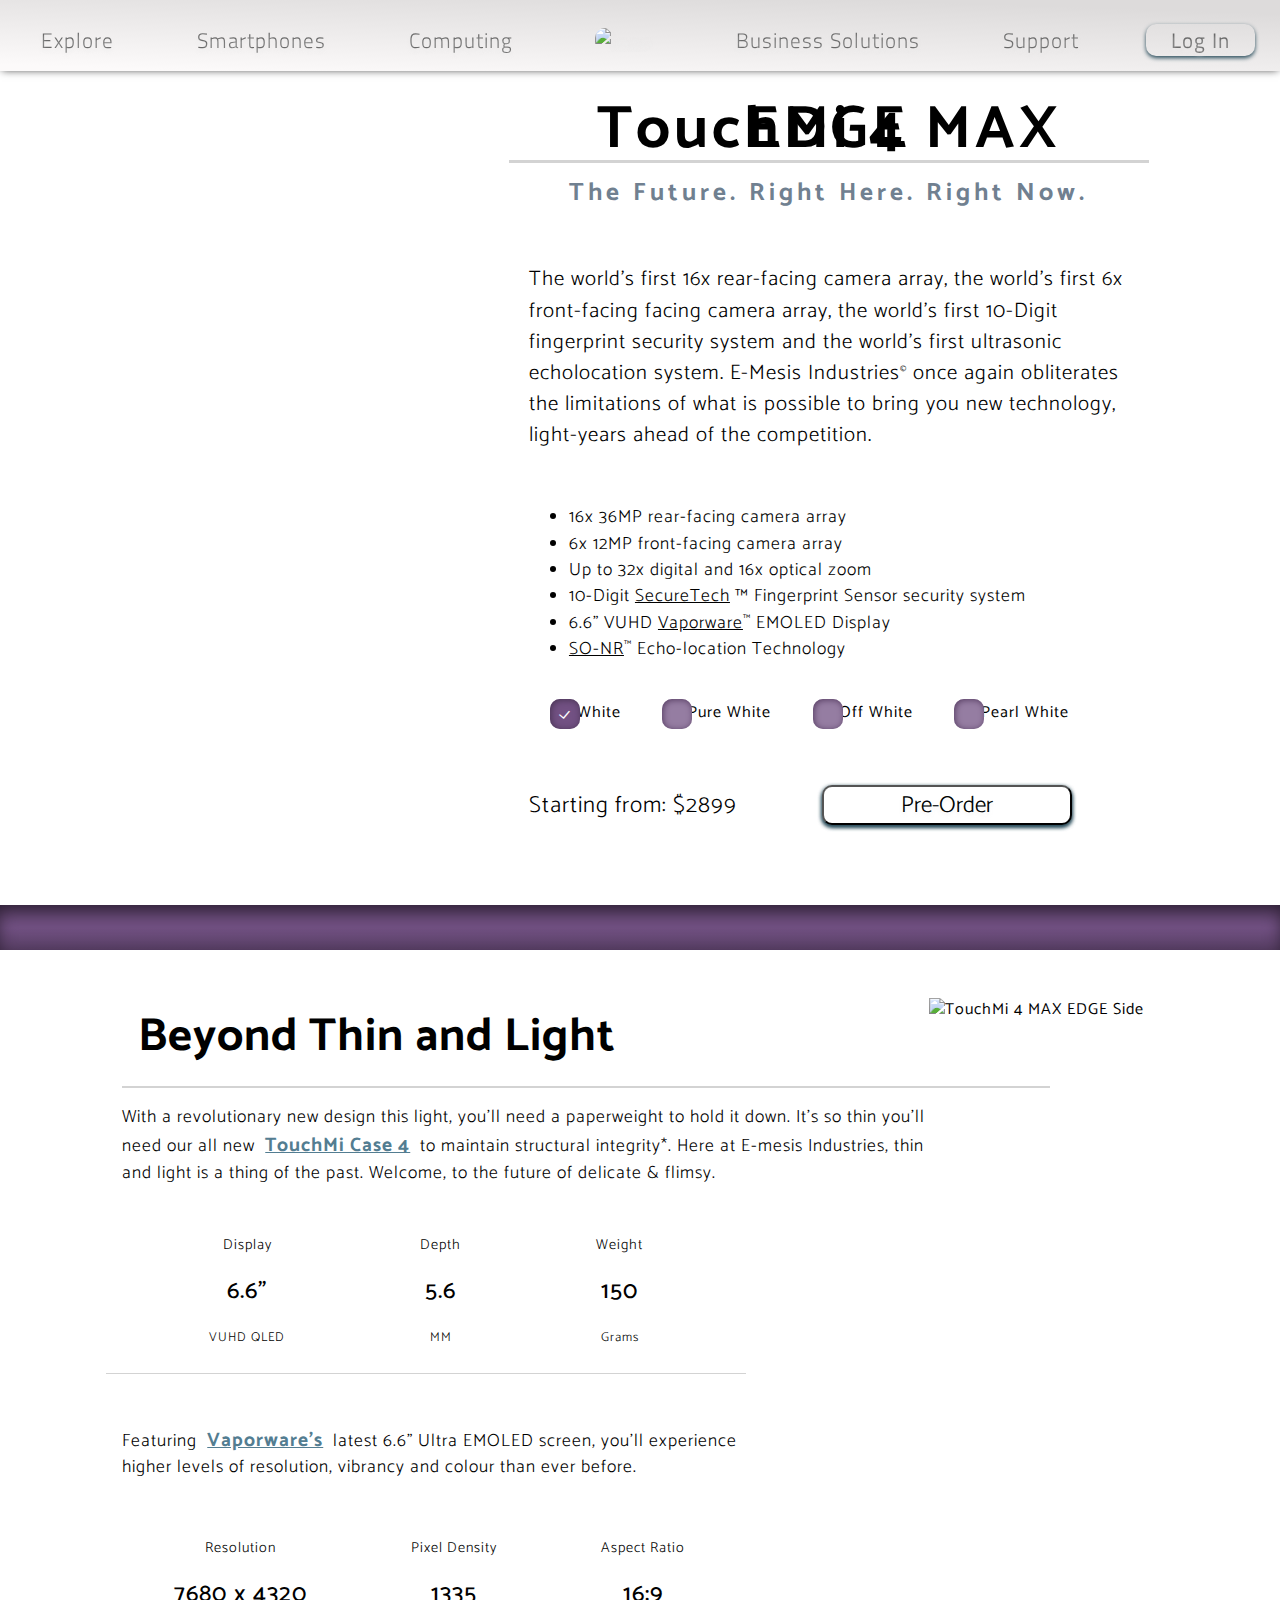
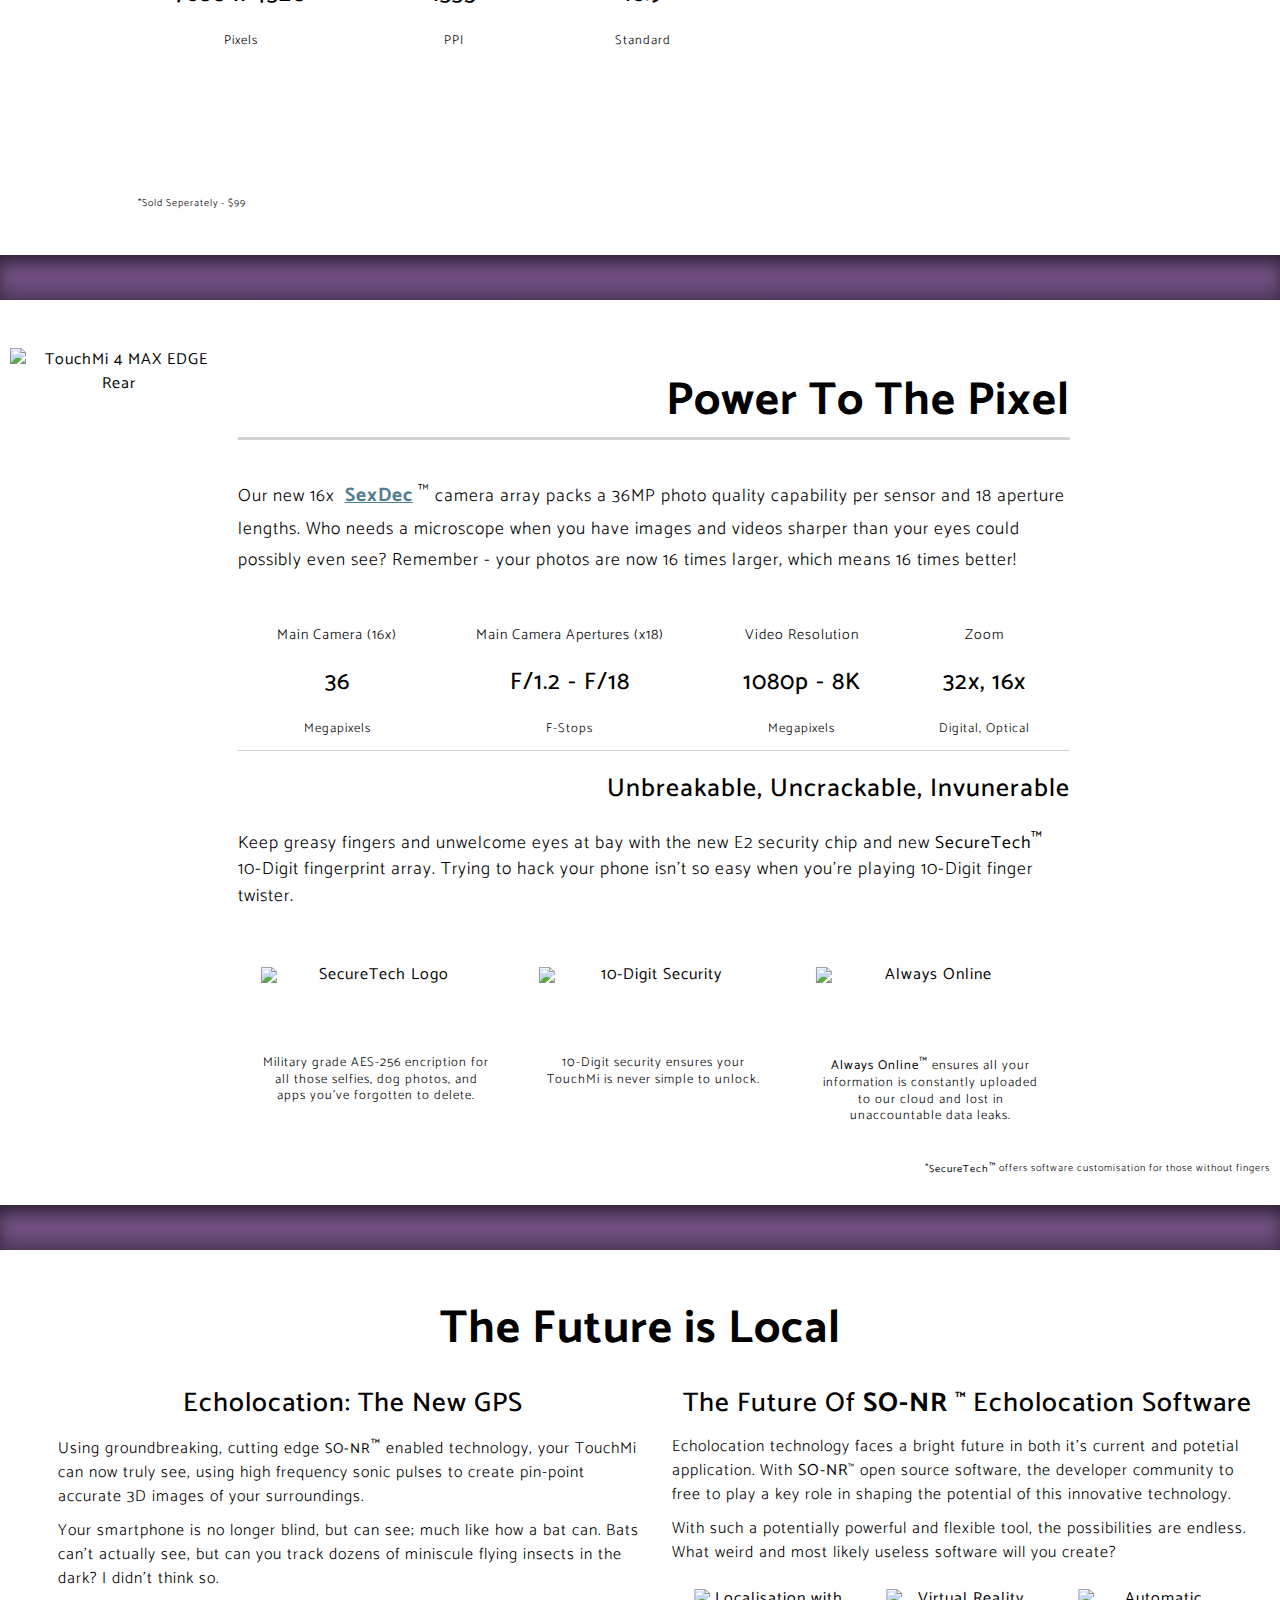
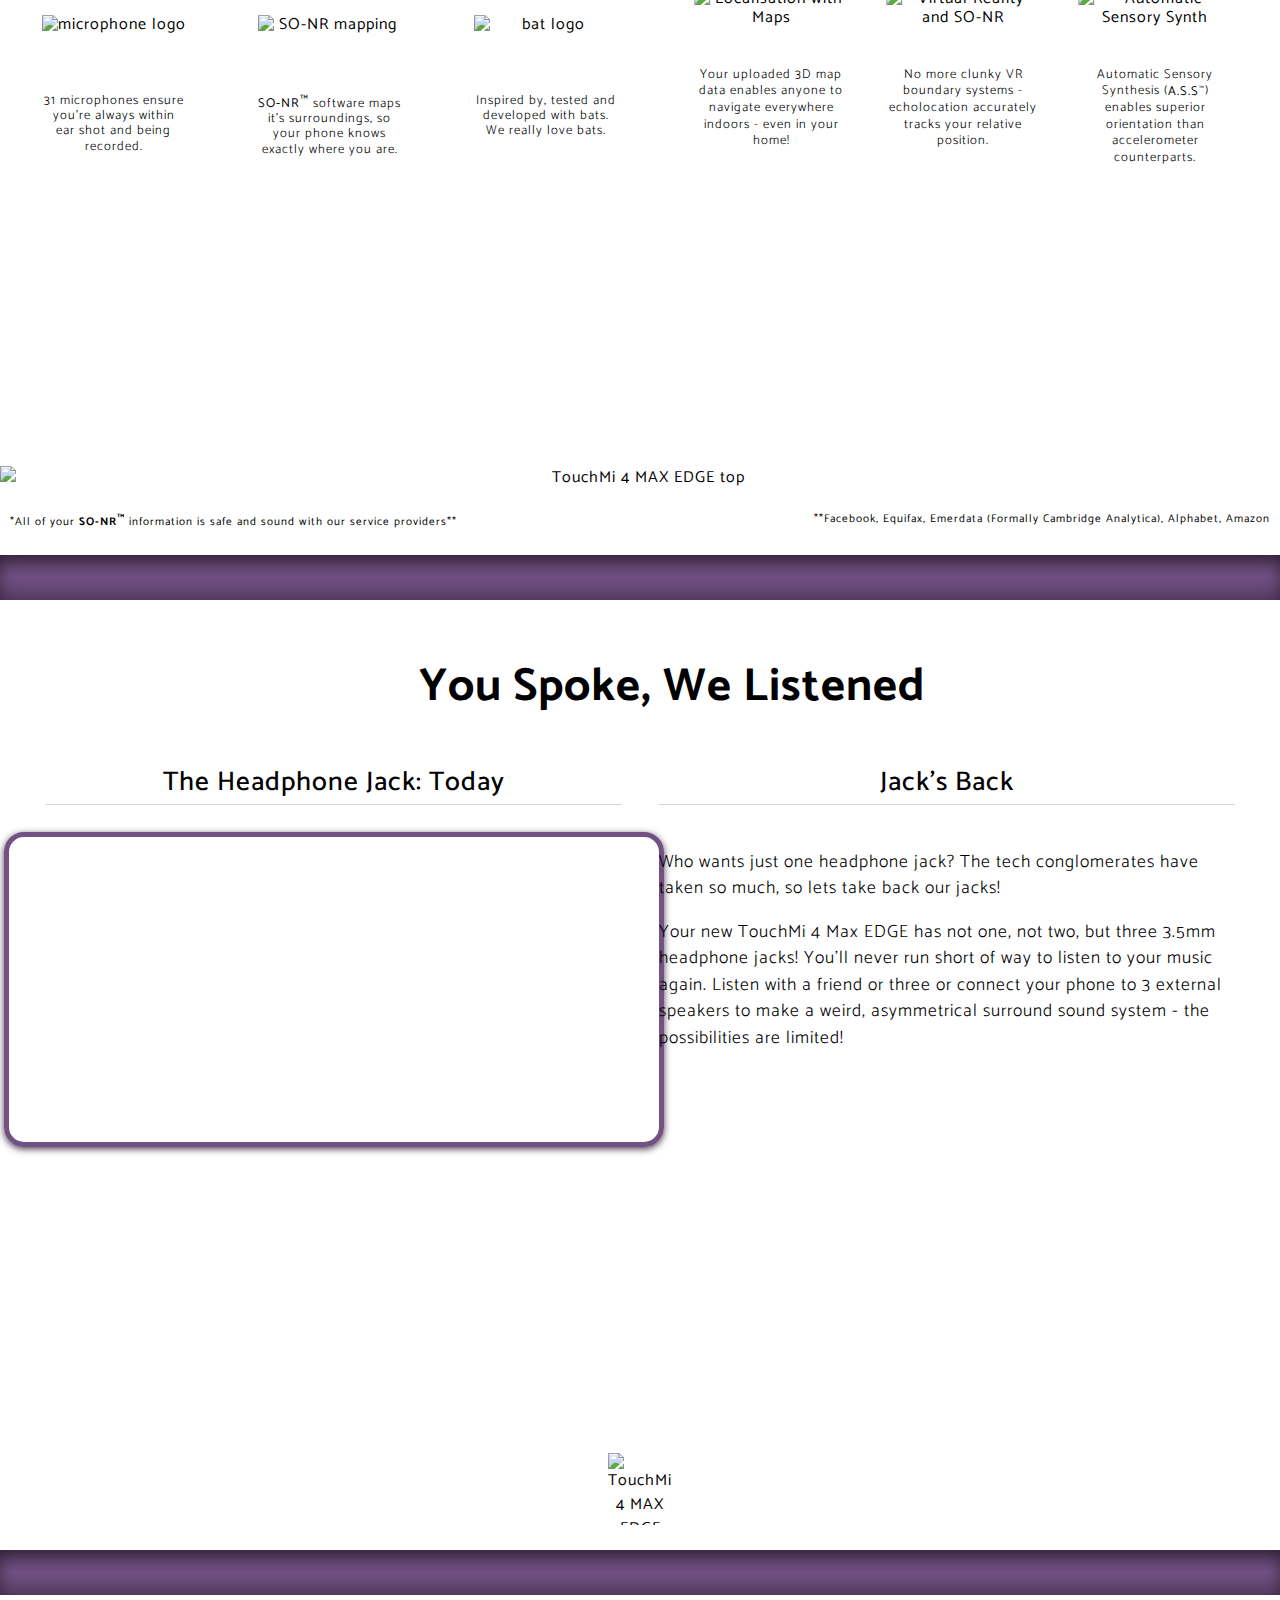
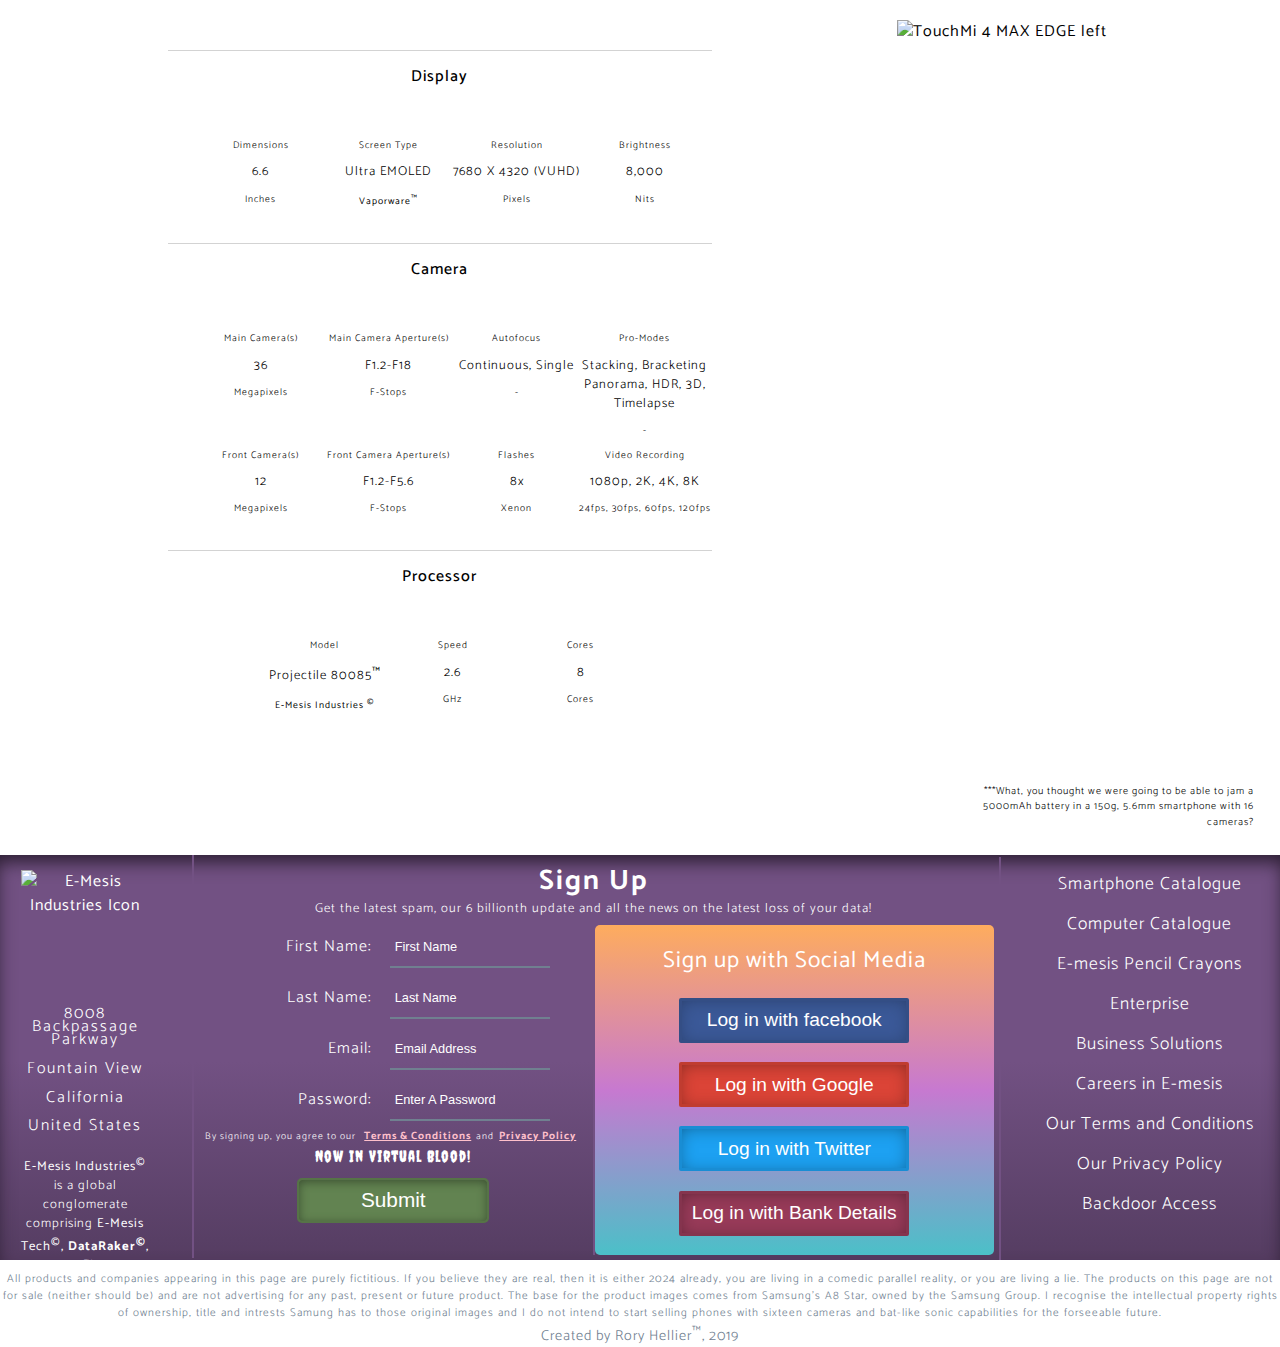
==== index.html @ a2de3571 "Rename Landing Page v4.html to index.html" ====
<!DOCTYPE html>
<html lang="en">
    <head>
        <meta charset="utf-8">
        <meta http-equiv="X-UA-Compatible" content="IE=edge">
        <title>TouchMi 4 MAX EDGE</title>
        <link rel="stylesheet" href="/CSS v3.css">
        <link rel="stylesheet" href="https://cdnjs.cloudflare.com/ajax/libs/font-awesome/4.7.0/css/font-awesome.min.css">
        <meta name="viewport" content="width=device-width, initial-scale=1.0"/>
        <script>
        function myFunction() {
            var x = document.getElementById("mobile-nav-links");
            if (x.style.display === "block") {
              x.style.display = "none";
            } else {
              x.style.display = "block";
            }
          }
        </script>
    </head>
    <body>
    <script src="https://cdn.freecodecamp.org/testable-projects-fcc/v1/bundle.js"></script>
        <header id="header">
            <nav id="nav-bar" class="nav-container">
                <img id="header-img" class="min-logo" src="https://github.com/Rhelli/Landing-Page/blob/master/Icons/Logo3.png?raw=true" alt="navbar">
                <img class="min-menu" src="https://github.com/Rhelli/Landing-Page/blob/master/Icons/min%20menu.png?raw=true" alt="menu">
                <ul class="navbar">
                    <li class="hassubs"><a href="#">Explore</a>
                        <ul class="dropdown">
                            <li class="sub"><a class="nav-link" href="#Home" alt="Home">Home</a></li>
                            <li class="sub"><a class="nav-link" href="#Design" alt="Design">Design</a></li>
                            <li class="sub"><a class="nav-link" href="#Technology" alt="Technology">Technology</a></li>
                            <li class="sub"><a class="nav-link" href="#Echolocation" alt="Echolocation">Echolocation</a></li>
                            <li class="sub"><a class="nav-link" href="#Audio" alt="Audio">Audio</a></li>
                            <li class="sub"><a class="nav-link" href="#Specs" alt="Specs">Specs</a></li>
                        </ul>
                    </li>
                    <li class="hassubs"><a href="#" alt="Smartphones">Smartphones</a>
                        <ul class="dropdown">
                            <li class="subs hassubs"><a href="#">TouchMi</a>
                                <ul class="dropdown">
                                    <li class="sub"><a href="#" alt="TouchMi">TouchMi</a></li>
                                    <li class="sub"><a href="#" alt="TouchMi 2">TouchMi 2</a></li>
                                    <li class="sub"><a href="#" alt="TouchMi 2GSM">TouchMi 2GSM</a></li>
                                    <li class="sub"><a href="#" alt="TouchMi 2 MAXGSM">TouchMi 2 MAXGSM</a></li>
                                    <li class="sub"><a href="#" alt="TouchMi 3">TouchMi 3</a></li>
                                    <li class="sub"><a href="#" alt="TouchMi 3Li">TouchMi 3Li</a></li>
                                    <li class="sub"><a href="#" alt="TouchMi 3Li Max">TouchMi 3Li Max</a></li>
                                    <li class="sub"><a href="#" alt="TouchMi 4">TouchMi 4</a></li>
                                    <li class="sub"><a href="#" alt="TouchMi 4 EDGE">TouchMi 4 EDGE</a></li>
                                    <li class="sub"><a href="#" alt="TouchMi 4 MAX EDGE">TouchMi 4 MAX EDGE</a></li>
                                </ul>
                            </li>
                            <li class="subs hassubs"><a href="#" alt="Supaphone">Supaphone</a>
                                <ul class="dropdown">
                                    <li class="sub"><a href="#" alt="Supaphone One">Supaphone One</a></li>
                                    <li class="sub"><a href="#">Supaphone One Ultra</a></li>
                                    <li class="sub"><a href="#" alt="Supaphone One Ultra MAXXX">Supaphone One Ultra MAXXX</a></li>
                                    <li class="sub"><a href="#" alt="Supaphone One Ultra MAXXX 3D">Supaphone One Ultra MAXXX 3D</a></li>
                                    <li class="sub"><a href="#" alt="Supaphone One Ultra MAXXX 3D 4G">Supaphone One Ultra MAXXX 3D 4G</a></li>
                                    <li class="sub"><a href="#">Supaphone Dupa Ultra One MAXXX 4D: 3D Tipi Delight Edition</a></li>
                                </ul>
                            </li>
                            <li class="subs hassubs"><a href="#" alt="El-G ThunK">EL-G ThunK Range</a>
                                <ul class="dropdown">
                                    <li class="sub"><a href="#" alt="ELG ThunK">EL-G ThunK</a>
                                    <li class="sub"><a href="#" alt="EL-G ThunK R">EL-G ThunK R</a></li>
                                    <li class="sub"><a href="#" alt="EL-G ThunK 2">EL-G ThunK 2</a></li>
                                    <li class="sub"><a href="#" alt="EL-G ThunK 2 MAX">EL-G ThunK 2 MAX</a></li>
                                </ul>
                            </li>
                        </ul>
                    </li>
                    <li class="hassubs"><a href="#" alt="Computing">Computing</a>
                        <ul class="dropdown">
                            <li class="sub hassubs"><a href="#" alt="Battalion of Gamers">Battalion of Gamers</a>
                                <ul class="dropdown">
                                    <li class="sub"><a href="#" alt="BOG Strips 2100">BOG Strips 2120</a></li>
                                    <li class="sub"><a href="#" alt="BOG Strips 2200">BOG Strips 2150</a></li>
                                    <li class="sub"><a href="#" alt="BOG Strips 2300">BOG Strips 2170</a></li>
                                </ul>
                            </li>
                            <li class="sub hassubs"><a href="#" alt="ThinkBrick">ThinkBrick</a>
                                <ul class="dropdown">
                                    <li class="sub"><a href="#" alt="Thinkbrick Do">Thinkbrick Pilates Do</a></li>
                                    <li class="sub"><a href="#" alt="ThinkBrick Pilates Do 1">ThinkBrick Pilates Do 1</a></li>
                                    <li class="sub"><a href="#" alt="ThinkBrick Pilates Do 1P">ThinkBrick Pilates Do 1P</a></li>
                                    <li class="sub"><a href="#" alt="ThinkBrick Pilates Do 100P">ThinkBrick Pilates Do 100P</a></li>
                                </ul>
                            </li>
                            <li class="sub hassubs"><a href="#" alt="Microhard Xterior Book">Microhard Xterior Book</a>
                                <ul class="dropdown">
                                    <li class="sub"><a href="#" alt="Microhard Xterior Book 11">Microhard Xterior Book 11</a></li>
                                    <li class="sub"><a href="#" alt="Microhard Xterior Book 13">Microhard Xterior Book 13</a></li>
                                    <li class="sub"><a href="#" alt="Microhard Xterior Book 15">Microhard Xterior Book 15</a></li>
                                </ul>
                            </li>
                            <li class="sub hassubs"><a href="#" alt="Smell XPS">Smell XPS</a>
                                <ul class="dropdown">
                                    <li class="sub"><a href="#" alt="Smell XPS 13">Smell XPS 13</a></li>
                                    <li class="sub"><a href="#" alt="Smell XPS 15">Smell XPS 15</a></li>
                                    <li class="sub"><a href="#" alt="Smell XPS 17">Smell XPS 17</a></li>
                                </ul>
                            </li>
                        </ul>
                    </li>
                    <li><a style="border-top:none;" href="#" alt="Home"><img class="logo" src="https://github.com/Rhelli/Landing-Page/blob/master/Icons/Logo3.png?raw=true" alt="logo"></a></li>
                    <li><a href="#" alt="Business Solutions">Business Solutions</a></li>
                    <li><a href="#" alt="Support">Support</a></li>
                    <li><a class="login" href="#" alt="Log In">Log In</a></li>
                </ul>
            </nav>
        </header>
        <div class="mobile-nav">
            <h2 class="active" href="#Home" alt="Home">E-Mesis Industries<sup style="font-size: 8px;"><sup>&copy;</sup></sup></h2>
            <img class="mobile-logo" src="https://github.com/Rhelli/Landing-Page/blob/master/Icons/mobile-comp-icon.png?raw=true">
            <div id="mobile-nav-links">
                <a class="mobile-links-1" href="#Home" alt="Home">TouchMi 4 MAX EDGE</a>
                <a class="mobile-links-2" href="#Design" alt="Design">Design</a>
                <a class="mobile-links-2" href="#Technology" alt="Technology">Technology</a>
                <a class="mobile-links-2" href="#Echolocation" alt="Echolocation">Echolocation</a>
                <a class="mobile-links-2" href="#Audio" alt="Audio">Audio</a>
                <a class="mobile-links-2" href="#Specs" alt="Specs">Specs</a>
                <a class="mobile-links-1" href="#" alt="Smartphones">Smartphones</a>
                <a class="mobile-links-1" href="#" alt="Computing">Computing</a>
                <a class="mobile-links-1" href="#" alt="Business Solutions">Business Solutions</a>
                <a class="mobile-links-1" href="#" alt="Log In/ Sign Up">Log In/Sign Up</a>
            </div>
            <a href="javascript:void(0);" class="icon" onclick="myFunction()"><img class="mobile-icon" src="https://github.com/Rhelli/Landing-Page/blob/master/Icons/min%20menu.png?raw=true"></a>
        </div>
        <main>
            <section id="Home">
                <div class="front-back-image-container">
                    <div class="front-back-image mobile-front-back-image-container ">
                        <img class="front-back-image image-order" src="https://github.com/Rhelli/Landing-Page/blob/master/Photos/front%20back.png?raw=true" alt="TouchMi 4 MAX EDGE">
                    </div>
                    <div class="landing-elements">
                        <div class="landing-text">
                            <p class="landing-text-1">TouchMi 4 MAX EDGE</p>
                            <p class="landing-text-2"> The Future. Right Here. Right Now.</p>
                        </div>
                        <div>
                            <p class="landing-blurb">The world's first 16x rear-facing camera array, the world's first 6x front-facing facing camera array, the world's first
                                10-Digit fingerprint security system and the world's first ultrasonic echolocation system.<span class="mobile-blurb-extend"> E-Mesis Industries<sup style="font-size:8px;">&copy;</sup>
                                once again obliterates the limitations of what is possible to bring you new technology, light-years ahead of the competition. </span>
                            </p>
                        </div>
                        <div class="specs">
                            <ul>
                                <li>16x 36MP rear-facing camera array</li>
                                <li>6x 12MP front-facing camera array</li>
                                <li>Up to 32x digital and 16x optical zoom</li>
                                <li>10-Digit <u>SecureTech</u> &trade; Fingerprint Sensor security system</li>
                                <li>6.6" VUHD <u>Vaporware</u><sup style="font-size:10px;">&trade;</sup> EMOLED Display</li>
                                <li><u>SO-NR</u><sup style="font-size:10px;">&trade;</sup> Echo-location Technology</li>
                            </ul>
                        </div>
                        <div class="color-container">
                            <form class="color-form">
                                    <input class="color-button" type="radio" name="color" value="white" checked><label for="white">White</label>
                                    <input class="color-button" type="radio" name="color" value="pure white"><label for="pure white">Pure White</label>
                                    <input class="color-button" type="radio" name="color" value="off white"><label for="off white">Off White</label>
                                    <input class="color-button" type="radio" name="color" value="pearl white"><label for="pearl white">Pearl White</label>
                            </form>
                        </div>
                        <div class=pre-order-form>
                            <div class="price">
                                <p class="price">Starting from: $2899</p>
                            </div>
                            <div class="pre-order-button">
                                <button class="pre-order-button" type="button">Pre-Order</button>
                            </div>
                        </div>
                    </div>
                </div>
            </section>
            <section id="Design">
            <div class="page-spacers">
            </div>
                <div class="right-image-container">
                    <div class="right-image-text-container">
                        <div class="right-image-title">
                            <h2 class="right-image-title">Beyond Thin and Light</h2>
                        </div>
                        <div class="right-image-blurb">
                            <p class="right-image-light-blurb">With a revolutionary new design this light, you'll need a paperweight to hold it down.
                                It's so thin you'll need our all new <a href="#" alt="TouchMi Case 4">TouchMi Case 4</a> to
                                maintain structural integrity*. Here at E-mesis Industries, thin and light is a thing of the past.
                                Welcome, to the future of delicate & flimsy.
                            </p>
                        </div>
                        <div class="right-image-specs-container">
                            <div class="right-image-specs-sub-container">
                                <p class="spec-type">Display</p>
                                <p class="spec-figure">6.6"</p>
                                <p class="spec-unit">VUHD QLED</p>
                            </div>
                            <div class="right-image-specs-sub-container">
                                <p class="spec-type">Depth</p>
                                <p class="spec-figure">5.6</p>
                                <p class="spec-unit">MM</p>
                            </div>
                            <div class="right-image-specs-sub-container">
                                <p class="spec-type">Weight</p>
                                <p class="spec-figure">150</p>
                                <p class="spec-unit">Grams</p>
                            </div>
                        </div>
                        <div class="mobile-right-image">
                                <img class="mobile-right-image" src="https://github.com/Rhelli/Landing-Page/blob/master/Photos/right%20side%20and%20screen.png?raw=true" alt="TouchMi 4 MAX EDGE Side" usemap="#right-image-map">
                            </div>
                        <div class="right-image-screen-blurb">
                            <p class="right-image-light-blurb">Featuring <a href="#" alt="Vaporware">Vaporware's</a> latest 6.6" Ultra EMOLED screen, you'll experience higher levels of
                            resolution, vibrancy and colour than ever before.</p>
                        </div>
                        <div class="right-image-screen-specs-container">
                            <div>
                                <p class="spec-type">Resolution</p>
                                <p class="spec-figure">7680 x 4320</p>
                                <p class="spec-unit">Pixels</p>
                            </div>
                            <div>
                                <p class="spec-type">Pixel Density</p>
                                <p class="spec-figure">1335</p>
                                <p class="spec-unit">PPI</p>
                            </div>
                            <div>
                                <p class="spec-type">Aspect Ratio</p>
                                <p class="spec-figure">16:9</p>
                                <p class="spec-unit">Standard</p>
                            </div>
                        </div>
                        <div class="right-image-asterisk">
                            <p class="right-image-asterisk">*Sold Seperately - $99</p>
                        </div>
                    </div>
                    <div class="right-image">
                        <img class="right-image" src="https://github.com/Rhelli/Landing-Page/blob/master/Photos/right%20side%20and%20screen.png?raw=true" alt="TouchMi 4 MAX EDGE Side" usemap="#right-image-map">
                    </div>
                </div>
            </section>
            <section id="Technology">
            <div class="page-spacers">
            </div>
                <div class="back-image-container">
                    <div class="back-image-sub-container">
                        <img class="back-image" src="https://github.com/Rhelli/Landing-Page/blob/master/Photos/back.png?raw=true" alt="TouchMi 4 MAX EDGE Rear">
                    </div>
                    <div class="back-image-text-container">
                        <div class="back-image-title">
                            <h2 class="back-image-title">Power To The Pixel</h2>
                        </div>
                        <div class="back-image-blurb">
                            <p class="back-image-blurb mobile-back-image-blurb">Our new 16x <a href="#" alt="SexDec">SexDec</a><sup>&trade;</sup> camera array packs a 36MP photo quality capability per sensor and 18
                                aperture lengths. Who needs a microscope when you have images and videos sharper than your eyes could possibly even see? Remember - 
                            your photos are now 16 times larger, which means 16 times better! </p>
                        </div>
                        <div class="back-image-specs-container">
                            <div class="back-image-specs-sub-container">
                                <p class="spec-type">Main Camera (16x)</p>
                                <p class="spec-figure">36</p>
                                <p class="spec-unit">Megapixels</p>
                            </div>
                            <div class="back-image-specs-sub-container">
                                <p class="spec-type">Main Camera Apertures (x18)</p>
                                <p class="spec-figure">F/1.2 - F/18</p>
                                <p class="spec-unit">F-Stops</p>
                            </div>
                            <div class="back-image-specs-sub-container">
                                <p class="spec-type">Video Resolution</p>
                                <p class="spec-figure">1080p - 8K</p>
                                <p class="spec-unit">Megapixels</p>
                            </div>
                            <div class="back-image-specs-sub-container">
                                <p class="spec-type">Zoom</p>
                                <p class="spec-figure">32x, 16x</p>
                                <p class="spec-unit">Digital, Optical</p>
                            </div>
                        </div>
                        <div>
                            <h2 class="back-image-security-title">Unbreakable, Uncrackable, Invunerable</h2>
                        </div>
                        <div class="back-image-security-blurb">
                            <p class="back-image-security-blurb">Keep greasy fingers and unwelcome eyes at bay with the new E2 security chip and new <b>SecureTech<sup>&trade;</sup></b> 10-Digit fingerprint array. Trying to hack
                            your phone isn't so easy when you're playing 10-Digit finger twister. </p>
                        </div>
                        <div class="back-image-security-icons-container">
                            <div class="back-image-security-icons-sub-container">
                                <img class="securetech-logo" src="https://github.com/Rhelli/Landing-Page/blob/master/Icons/SecureTech%20Logo.png?raw=true" alt="SecureTech Logo">
                                <p class="security-icons-text">Military grade AES-256 encription for all those selfies, dog photos, and apps you've forgotten to delete.</p>
                            </div>
                            <div class="back-image-security-icons-sub-container">
                                <img class="fingerprint-logo" src="https://github.com/Rhelli/Landing-Page/blob/master/Icons/Fingerprint%20Logo.png?raw=true" alt="10-Digit Security">
                                <p class="security-icons-text">10-Digit security ensures your TouchMi is never simple to unlock.</p>
                            </div>
                            <div class="back-image-security-icons-sub-container">
                                <img class="online-logo" src="https://github.com/Rhelli/Landing-Page/blob/master/Icons/Online%20Logo.png?raw=true" alt="Always Online">
                                <p class="security-icons-text"><b>Always Online<sup>&trade;</sup></b> ensures all your information is constantly uploaded to our cloud and lost in unaccountable data leaks.</p>
                            </div>
                        </div>
                        <div class="security-asterisk">
                            <p class="security-asterisk">*<b>SecureTech<sup>&trade;</sup></b> offers software customisation for those without fingers</p>
                        </div>
                    </div>
                </div>
            </section>
            <section id="Echolocation">
            <div class="page-spacers">
            </div>
                <div class="top-image-container">
                    <div class="top-image-title">
                        <h2 class="top-image-title">The Future is Local</h2>
                    </div>
                    <div class="top-image-text-main-container">
                        <div class="top-image-text-left-container">
                            <div class="top-image-subtitle">
                                <h2 class="top-image-subtitle">Echolocation: The New GPS</h2>
                            </div>
                            <div class="top-image-text-left-blurb">
                                <p class="top-image-text-left-blurb">Using groundbreaking, cutting edge <b style="font-size: 0.9em;">SO-NR<sup>&trade;</sup></b> enabled technology, your TouchMi can now truly see, using high frequency sonic pulses
                                 to create pin-point accurate 3D images of your surroundings.</p> 
                                 <p class="top-image-text-left-blurb">Your smartphone is no longer blind, but can see; much like how a bat can. Bats can't actually see, but can you track dozens of miniscule flying insects
                                in the dark? I didn't think so. </p>
                            </div>
                            <div class=sonr-icons-main-container>
                                <div class="sonr-icons-sub-container">
                                    <img class="microphone-logo" src="https://github.com/Rhelli/Landing-Page/blob/master/Icons/microphone%20logo.png?raw=true" alt="microphone logo">
                                    <p class="sonr-icons-text">31 microphones ensure you're always within ear shot and being recorded.</p>
                                </div>
                                <div class="sonr-icons-sub-container">
                                    <img class="threedee-map-logo" src="https://github.com/Rhelli/Landing-Page/blob/master/Icons/3D%20Map%20logo.png?raw=true" alt="SO-NR mapping">
                                    <p class="sonr-icons-text"><b>SO-NR<sup>&trade;</sup></b> software maps it's surroundings, so your phone knows exactly where you are.</p>
                                </div>
                                <div class="sonr-icons-sub-container">
                                    <img class="bat-logo" src="https://github.com/Rhelli/Landing-Page/blob/master/Icons/bat.png?raw=true" alt="bat logo">
                                    <p class="sonr-icons-text">Inspired by, tested and developed with bats. We really love bats.</p>
                                </div>
                            </div>
                        </div>
                        <div class="mobile-top-image">
                                <img class="mobile-top-image" src="https://github.com/Rhelli/Landing-Page/blob/master/Photos/top.png?raw=true" alt="TouchMi 4 MAX EDGE top">
                            </div>
                        <div class="top-image-text-right-container">
                            <div class="top-image-subtitle">
                                <h2 class="top-image-subtitle">The Future Of <b>SO-NR <sup style="font-size: 0.5em;line-height:0;">&trade;</sup></b> Echolocation <span class="mobile-echo-title-extend">Software</span></h2>
                            </div>
                            <div class="top-image-text-left-blurb">
                                <p class="top-image-text-left-blurb">Echolocation technology faces a bright future in both it's current and potetial application. With <b>SO-NR<sup style="font-size:0.5em;line-height: 0;">&trade;</sup></b>
                                open source software, the developer community to free to play a key role in shaping the potential of this innovative technology.</p>
                                <p class="top-image-text-left-blurb">With such a potentially powerful and flexible tool, the possibilities are endless. What weird and most likely useless software will you create?</p>
                            </div>
                            <div class="future-sonr-icons-container-main">
                                <div class="future-sonr-icons-sub-container">
                                    <img class="future-sonr-icons" src="https://github.com/Rhelli/Landing-Page/blob/master/Icons/maps%20icon.png?raw=true" alt="Localisation with Maps">
                                    <p class="future-sonr-icons-text">Your uploaded 3D map data enables anyone to navigate everywhere indoors - even in your home!</p>
                                </div>
                                <div class="future-sonr-icons-sub-container">
                                    <img class="future-sonr-icons" src="https://github.com/Rhelli/Landing-Page/blob/master/Icons/VR%20Icon.png?raw=true" alt="Virtual Reality and SO-NR">
                                    <p class="future-sonr-icons-text">No more clunky VR boundary systems - echolocation accurately tracks your relative position.</p>
                                </div>
                                <div class="future-sonr-icons-sub-container">
                                    <img class="future-sonr-icons" src="https://github.com/Rhelli/Landing-Page/blob/master/Icons/ASA%20logo.png?raw=true" alt="Automatic Sensory Synth">
                                    <p class="future-sonr-icons-text">Automatic Sensory Synthesis (<b>A.S.S<sup style="font-size:0.5em;">&trade;</sup></b>) enables superior orientation than accelerometer counterparts. </p>
                                </div>
                            </div>
                        </div>
                    </div>
                    <div class="top-image">
                        <img class="top-image" src="https://github.com/Rhelli/Landing-Page/blob/master/Photos/top.png?raw=true" alt="TouchMi 4 MAX EDGE top">
                    </div>
                    <div class="sonr-asterisk">
                        <div class="sonr-asterisk-1">
                            <p>*All of your <b>SO-NR<sup>&trade;</sup></b> information is safe and sound with our service providers** </p>
                        </div>
                        <div class="sonr-asterisk-2">
                            <p>**Facebook, Equifax, Emerdata (Formally Cambridge Analytica), Alphabet, Amazon</p>
                        </div>
                    </div>
                </div>
            </section>
            <section id="Audio">
            <div class="page-spacers">
            </div>
                <div class="bottom-image-container">
                    <div class="bottom-image-title">
                        <h2 class="bottom-image-title">You Spoke, We Listened</h2>
                    </div>
                    <div class="bottom-image-text-main-container">
                        <div>
                            <div class="bottom-image-text-left-container">
                                <div class="bottom-image-subtitle">
                                    <h3 class="bottom-image-subtitle">The Headphone Jack: Today</h3>
                                </div>
                                <div class="video-embed">
                                    <iframe id="video" width="650" height="305" src="https://www.youtube.com/embed/7davoSDgSHw" frameborder="0" allow="accelerometer; autoplay; encrypted-media; gyroscope; picture-in-picture" allowfullscreen></iframe>
                                </div>
                            </div>
                            <div class="bottom-image-right-container">
                                <div class="bottom-image-subtitle">
                                    <h3 class="bottom-image-subtitle">Jack's Back</h3>
                                </div>
                                <div class="bottom-image-text-blurb-right">
                                    <p class="bottom-image-text-blurb-right">Who wants just one headphone jack? The tech conglomerates have taken so much, so lets take back our jacks!</p>
                                        <p class="bottom-image-text-blurb-right">Your new TouchMi 4 Max EDGE has not one, not two, but three 3.5mm headphone jacks! You'll never run short of way to listen to your music again.
                                            Listen with a friend or three or connect your phone to 3 external speakers to make a weird, asymmetrical surround sound system - the possibilities are limited!
                                    </p>
                                </div>
                            </div>
                        </div>
                    </div>
                    <div class="bottom-image">
                        <img class="bottom-image" src="https://github.com/Rhelli/Landing-Page/blob/master/Photos/bottom.png?raw=true" alt="TouchMi 4 MAX EDGE bottom">
                    </div>
                </div>
            </section>
            <section id="Specs">
            <div class="page-spacers">
            </div>
            <div class="mobile-left-image-container">
                <div class="mobile-left-image-specs-left-container">
                    <div class="mobile-left-specs-subtitle-left">
                        <h3 class="mobile-specs-subtitle-left">Display</h3>
                    </div>
                    <div class="mobile-left-image-specs-left-row-container">
                        <div class="mobile-left-image-specs-sub-container">
                            <p class="index-specs-type">Dimensions</p>
                            <p class="index-specs-figure">6.6</p>
                            <p class="index-specs-unit">Inches</p>
                        </div>
                        <div class="mobile-left-image-specs-sub-container">
                            <p class="index-specs-type">Screen Type</p>
                            <p class="index-specs-figure">Ultra EMOLED</p>
                            <p class="index-specs-unit"><b>Vaporware<sup>&trade;</sup></b></p>
                        </div>
                        <div class="mobile-left-image-specs-sub-container">
                            <p class="index-specs-type">Resolution</p>
                            <p class="index-specs-figure">7680 X 4320 (VUHD)</p>
                            <p class="index-specs-unit">Pixels</p>
                        </div>
                        <div class="mobile-left-image-specs-sub-container">
                            <p class="index-specs-type">Brightness</p>
                            <p class="index-specs-figure">8,000</p>
                            <p class="index-specs-unit">Nits</p>
                        </div>
                    </div>
                    <div class="mobile-specs-subtitle-left">
                        <h3 class="mobile-specs-subtitle-left">Camera</h3>
                    </div>
                    <div class="mobile-left-image-specs-left-row-container">
                        <div class="mobile-left-image-specs-sub-container">
                            <p class="index-specs-type">Main Camera(s)</p>
                            <p class="index-specs-figure">36</p>
                            <p class="index-specs-unit">Megapixels</p>
                        </div>
                        <div class="mobile-left-image-specs-sub-container">
                            <p class="index-specs-type">Main Camera Aperture(s)</p>
                            <p class="index-specs-figure">F1.2-F18</p>
                            <p class="index-specs-unit">F-Stops</p>
                        </div>
                        <div class="mobile-left-image-specs-sub-container">
                            <p class="index-specs-type">Autofocus</p>
                            <p class="index-specs-figure">Continuous, Single</p>
                            <p class="index-specs-unit">-</p>
                        </div>
                        <div class="mobile-left-image-specs-sub-container">
                            <p class="index-specs-type">Pro-Modes</p>
                            <p class="index-specs-figure">Stacking, Bracketing Panorama, HDR, 3D, Timelapse</p>
                            <p class="index-specs-unit">-</p>
                        </div>
                    </div>
                    <div class="mobile-left-image-specs-left-row-container">
                        <div class="mobile-left-image-specs-sub-container">
                            <p class="index-specs-type">Front Camera(s)</p>
                            <p class="index-specs-figure">12</p>
                            <p class="index-specs-unit">Megapixels</p>
                        </div>
                        <div class="mobile-left-image-specs-sub-container">
                            <p class="index-specs-type">Front Camera Aperture(s)</p>
                            <p class="index-specs-figure">F1.2-F5.6</p>
                            <p class="index-specs-unit">F-Stops</p>
                        </div>
                        <div class="mobile-left-image-specs-sub-container">
                            <p class="index-specs-type">Flashes</p>
                            <p class="index-specs-figure">8x</p>
                            <p class="index-specs-unit">Xenon</p>
                        </div>
                        <div class="mobile-left-image-specs-sub-container">
                            <p class="index-specs-type">Video Recording</p>
                            <p class="index-specs-figure">1080p, 2K, 4K, 8K</p>
                            <p class="index-specs-unit">24fps, 30fps, 60fps, 120fps</p>
                        </div>
                    </div>
                    <div class="mobile-specs-subtitle-left">
                        <h3 class="mobile-specs-subtitle-left">Processor</h3>
                    </div>
                    <div class="mobile-left-image-specs-left-row-container">
                        <div class="mobile-left-image-specs-sub-container">
                            <p class="index-specs-type">Model</p>
                            <p class="index-specs-figure">Projectile 80085<b><sup>&trade;</sup></b></p>
                            <p class="index-specs-unit"><b>E-Mesis Industries <sup>&copy;</sup></b></p>
                        </div>
                        <div class="mobile-left-image-specs-sub-container">
                            <p class="index-specs-type">Speed</p>
                            <p class="index-specs-figure">2.6</p>
                            <p class="index-specs-unit">GHz</p>
                        </div>
                        <div class="mobile-left-image-specs-sub-container">
                            <p class="index-specs-type">Cores</p>
                            <p class="index-specs-figure">8</p>
                            <p class="index-specs-unit">Cores</p>
                        </div>
                    </div>
                </div>
            </div>
            <div class="mobile-page-spacer">
            </div>
                <div class="left-image-container">
                    <div class="left-image-specs-left-container">
                        <div class="specs-subtitle-left">
                            <h3 class="specs-subtitle-left">Display</h3>
                        </div>
                        <div class="left-image-specs-left-row-container">
                            <div class="left-image-specs-sub-container">
                                <p class="index-specs-type">Dimensions</p>
                                <p class="index-specs-figure">6.6</p>
                                <p class="index-specs-unit">Inches</p>
                            </div>
                            <div class="left-image-specs-sub-container">
                                <p class="index-specs-type">Screen Type</p>
                                <p class="index-specs-figure">Ultra EMOLED</p>
                                <p class="index-specs-unit"><b>Vaporware<sup>&trade;</sup></b></p>
                            </div>
                            <div class="left-image-specs-sub-container">
                                <p class="index-specs-type">Resolution</p>
                                <p class="index-specs-figure">7680 X 4320 (VUHD)</p>
                                <p class="index-specs-unit">Pixels</p>
                            </div>
                            <div class="left-image-specs-sub-container">
                                <p class="index-specs-type">Brightness</p>
                                <p class="index-specs-figure">8,000</p>
                                <p class="index-specs-unit">Nits</p>
                            </div>
                        </div>
                        <div class="specs-subtitle-left">
                            <h3 class="specs-subtitle-left">Camera</h3>
                        </div>
                        <div class="left-image-specs-left-row-container">
                            <div class="left-image-specs-sub-container">
                                <p class="index-specs-type">Main Camera(s)</p>
                                <p class="index-specs-figure">36</p>
                                <p class="index-specs-unit">Megapixels</p>
                            </div>
                            <div class="left-image-specs-sub-container">
                                <p class="index-specs-type">Main Camera Aperture(s)</p>
                                <p class="index-specs-figure">F1.2-F18</p>
                                <p class="index-specs-unit">F-Stops</p>
                            </div>
                            <div class="left-image-specs-sub-container">
                                <p class="index-specs-type">Autofocus</p>
                                <p class="index-specs-figure">Continuous, Single</p>
                                <p class="index-specs-unit">-</p>
                            </div>
                            <div class="left-image-specs-sub-container">
                                <p class="index-specs-type">Pro-Modes</p>
                                <p class="index-specs-figure">Stacking, Bracketing Panorama, HDR, 3D, Timelapse</p>
                                <p class="index-specs-unit">-</p>
                            </div>
                        </div>
                        <div class="left-image-specs-left-row-container">
                            <div class="left-image-specs-sub-container">
                                <p class="index-specs-type">Front Camera(s)</p>
                                <p class="index-specs-figure">12</p>
                                <p class="index-specs-unit">Megapixels</p>
                            </div>
                            <div class="left-image-specs-sub-container">
                                <p class="index-specs-type">Front Camera Aperture(s)</p>
                                <p class="index-specs-figure">F1.2-F5.6</p>
                                <p class="index-specs-unit">F-Stops</p>
                            </div>
                            <div class="left-image-specs-sub-container">
                                <p class="index-specs-type">Flashes</p>
                                <p class="index-specs-figure">8x</p>
                                <p class="index-specs-unit">Xenon</p>
                            </div>
                            <div class="left-image-specs-sub-container">
                                <p class="index-specs-type">Video Recording</p>
                                <p class="index-specs-figure">1080p, 2K, 4K, 8K</p>
                                <p class="index-specs-unit">24fps, 30fps, 60fps, 120fps</p>
                            </div>
                        </div>
                        <div class="specs-subtitle-left">
                            <h3 class="specs-subtitle-left">Processor</h3>
                        </div>
                        <div class="left-image-specs-left-row-container">
                            <div class="left-image-specs-sub-container">
                                <p class="index-specs-type">Model</p>
                                <p class="index-specs-figure">Projectile 80085<b><sup>&trade;</sup></b></p>
                                <p class="index-specs-unit"><b>E-Mesis Industries <sup>&copy;</sup></b></p>
                            </div>
                            <div class="left-image-specs-sub-container">
                                <p class="index-specs-type">Speed</p>
                                <p class="index-specs-figure">2.6</p>
                                <p class="index-specs-unit">GHz</p>
                            </div>
                            <div class="left-image-specs-sub-container">
                                <p class="index-specs-type">Cores</p>
                                <p class="index-specs-figure">8</p>
                                <p class="index-specs-unit">Cores</p>
                            </div>
                        </div>
                    </div>
                    <div class="left-image-photo-container">
                        <div class="left-image">
                            <img class="left-image" src="https://github.com/Rhelli/Landing-Page/blob/master/Photos/left.png?raw=true" alt="TouchMi 4 MAX EDGE left">
                        </div>
                    </div>
                    <div class="left-image-specs-right-container"> 
                        <div class="specs-subtitle-right">
                            <h3 class="specs-subtitle-right">Memory</h3>
                        </div>
                        <div class="left-image-specs-right-row-container">
                            <div class="left-image-specs-sub-container">
                                <p class="index-specs-type">RAM</p>
                                <p class="index-specs-figure">8</p>
                                <p class="index-specs-unit">GB</p>
                            </div>
                            <div class="left-image-specs-sub-container">
                                <p class="index-specs-type">ROM</p>
                                <p class="index-specs-figure">64</p>
                                <p class="index-specs-unit">GB</p>
                            </div>
                            <div class="left-image-specs-sub-container">
                                <p class="index-specs-type">Internal</p>
                                <p class="index-specs-figure">320</p>
                                <p class="index-specs-unit">GB</p>
                            </div>
                            <div class="left-image-specs-sub-container">
                                <p class="index-specs-type">External Support</p>
                                <p class="index-specs-figure">1TB</p>
                                <p class="index-specs-unit">MicroSD</p>
                            </div>
                        </div>
                        <div class="specs-subtitle-right">
                            <h3 class="specs-subtitle-right">Connectivity</h3>
                        </div>
                        <div class="left-image-specs-right-row-container">
                            <div class="left-image-specs-sub-container">
                                <p class="index-specs-type">Bluetooth</p>
                                <p class="index-specs-figure">v5.0</p>
                                <p>-</p>
                            </div>
                            <div class="left-image-specs-sub-container">
                                <p class="index-specs-type">WiFi</p>
                                <p class="index-specs-figure">802.11 a/b/g/n/ac 2.4G,5GHz</p>
                                <p>-</p>
                            </div>
                            <div class="left-image-specs-sub-container">
                                <p class="index-specs-type">NFC</p>
                                <p class="index-specs-figure">Enabled</p>
                                <p>-</p>
                            </div>
                            <div class="left-image-specs-sub-container">
                                <p class="index-specs-type">USB Port</p>
                                <p class="index-specs-figure">USB Type-C v2</p>
                                <p>-</p>
                            </div>
                        </div>
                        <div class="left-image-specs-right-row-container">
                            <div class="left-image-specs-sub-container">
                                <p class="index-specs-type">Headphone Jack</p>
                                <p class="index-specs-figure">3x 3.5mm</p>
                                <p>-</p>
                            </div>
                            <div class="left-image-specs-sub-container">
                                <p class="index-specs-type">WiFi Direct</p>
                                <p class="index-specs-figure">Enabled</p>
                                <p>-</p>
                            </div>
                            <div class="left-image-specs-sub-container">
                                <p class="index-specs-type">Location</p>
                                <p class="index-specs-figure">GPS, Echolocation</p>
                                <p>-</p>
                            </div>
                            <div class="left-image-specs-sub-container">
                                <p class="index-specs-type">Sensors</p>
                                <p class="index-specs-figure">ACLR, So-NR, Gyro</p>
                                <p class="index-specs-unit">Geomagnetic, Light</p>
                            </div>
                        </div>
                        <div class="specs-subtitle-right">
                            <h3 class="specs-subtitle-right">Other</h3>
                        </div>
                        <div class="left-image-specs-right-row-container">
                            <div class="left-image-specs-sub-container">
                                <p class="index-specs-type">Battery</p>
                                <p class="index-specs-figure">100***</p>
                                <p class="index-specs-unit">mAh</p>
                            </div>
                            <div class="left-image-specs-sub-container">
                                <p class="index-specs-type">Dimensions</p>
                                <p class="index-specs-figure">5.8x3.2x0.22</p>
                                <p class="index-specs-unit">HxWxD</p>
                            </div>
                            <div class="left-image-specs-sub-container">
                                <p class="index-specs-type">Weight</p>
                                <p class="index-specs-figure">150</p>
                                <p class="index-specs-unit">Grams</p>
                            </div>
                        </div>
                    </div>
                    <div class="mobile-left-image-photo-container">
                        <div class="left-image">
                            <img class="left-image" src="https://github.com/Rhelli/Landing-Page/blob/master/Photos/left.png?raw=true" alt="TouchMi 4 MAX EDGE left">
                        </div>
                    </div>
                    <div class="mobile-index-asterisk">
                            <p class="mobile-index-asterisk">***What, you thought we were going to be able to jam a 5000mAh battery in a 150g, 5.6mm smartphone with 16 cameras?</p>
                        </div>
                    <div class="index-asterisk">
                        <p class="index-asterisk">***What, you thought we were going to be able to jam a 5000mAh battery in a 150g, 5.6mm smartphone with 16 cameras?</p>
                    </div>
                </div>
            </section>
            <footer>
                <div class="footer-company-container">
                    <div class="footer-logo">
                        <img class="footer-logo" src="https://github.com/Rhelli/Landing-Page/blob/master/Icons/Logo3.png?raw=true" alt="E-Mesis Industries Icon">
                    </div>
                    <div class="footer-address">
                        <p>8008 Backpassage Parkway</p>
                        <p>Fountain View</p>
                        <p>California</p>
                        <p>United States</p>
                    </div>
                    <div class="footer-company-info">
                        <p><b>E-Mesis Industries<sup>&copy;</sup></b> is a global conglomerate comprising <b>E-Mesis Tech<sup>&copy;</sup>, <b>DataRaker<sup>&copy;</sup></b>, 
                        <b>WeWatch<sup>&trade;</sup></b>, <b>E-Mesis Biotech<sup>&copy;</sup></b> and <b>E-Mesis Pencil Crayons<sup>&trade;</sup></b>.</p>
                    </div>
                </div>
                <form action="https://www.freecodecamp.com/email-submit" method="POST" id="form" class="footer-signup-container">
                        <div class="signup-text-container">
                            <div class="signup-header">
                                <h3>Sign Up</h3>
                            </div>
                            <div class="signup-subheader">
                                <p>Get the latest spam, our 6 billionth update and all the news on the latest loss of your data!</p>
                            </div>
                        </div>
                        <div class="signup-form-container">
                            <div class="email-signup-container">
                                <div class="form-row">
                                    <div class="form-label">
                                        <label for="first-name">First Name:</label>
                                    </div>
                                    <div class="form-input">
                                        <input class="input-fields" type="text" placeholder="First Name" name="first-name" required>
                                    </div>
                                </div>
                                <div class="form-row">
                                    <div class="form-label">
                                        <label for="last-name">Last Name:</label>
                                    </div>
                                    <div class="form-input">
                                        <input class="input-fields" type="text" placeholder="Last Name" name="last-name" required>
                                    </div>
                                </div>
                                <div class="form-row">
                                    <div class="form-label">
                                        <label for="email">Email:</label>
                                    </div>
                                    <div class="form-input">
                                        <input id="email" class="input-fields" type="email" placeholder="Email Address" name="email" required>
                                    </div>
                                </div>
                                <div class="form-row">
                                    <div class="form-label">
                                        <label for="password">Password:</label>
                                    </div>
                                    <div class="form-input">
                                        <input class="input-fields" type="password" placeholder="Enter A Password" name="password" required>
                                    </div>
                                </div>
                                <div class="signup-disclaimer">
                                    <p class="signup-text">By signing up, you agree to our <a href="#" alt="T&Cs" style="color: pink;">Terms & Conditions</a>and<a href="#" alt="Privacy Policy" style="color: pink;">Privacy Policy</a>   <b style="font-size: 1rem; font-family: 'Creepster'; font-weight: 300;"">Now In Virtual Blood!</b></p>
                                </div>
                                <div>
                                    <input id="submit" class="signup-button" type="submit" name="submit">
                                </div>
                            </div>
                            <div class="social-signup-container">
                                <div class="social-title">
                                    <p class="social-title">Sign up with Social Media</p>
                                </div>
                                <div>
                                    <button class="social-buttons facebook-button" type="button">Log in with <b>facebook</b></button>
                                </div>
                                <div>
                                    <button class="social-buttons google-button" type="button">Log in with Google</button>
                                </div>
                                <div>
                                    <button class="social-buttons twitter-button" type="button">Log in with Twitter</button>
                                </div>
                                <div>
                                    <button class="social-buttons bank-button" type="Bank Details">Log in with Bank Details</button>
                                </div>
                            </div>
                        </div>
                </form>
                <div class="hotlinks-container">
                    <div class="hotlinks-list">
                        <li>
                            <ul><a class="hotlinks-text" href="#" alt="Smartphone Catalogue">Smartphone Catalogue</a></ul>
                            <ul><a class="hotlinks-text" href="#" alt="Computer Catalogue">Computer Catalogue</a></ul>
                            <ul><a class="hotlinks-text" href="#" alt="E-Mesis Pencil Crayons">E-mesis Pencil Crayons</a></ul>
                            <ul><a class="hotlinks-text" href="#" alt="Enterprise">Enterprise</a></ul>
                            <ul><a class="hotlinks-text" href="#" alt="Business Solutions">Business Solutions</a></ul>
                            <ul><a class="hotlinks-text" href="#" alt="Careers in Emesis">Careers in E-mesis</a></ul>
                            <ul><a class="hotlinks-text" href="#" alt="Our Terms and Conditions">Our Terms and Conditions</a></ul>
                            <ul><a class="hotlinks-text" href="#" alt="Our Privacy Policy">Our Privacy Policy</a></ul>
                            <ul><a class="hotlinks-text" href="https://www.synopsys.com/blogs/software-security/wp-content/uploads/2019/03/encryption-backdoor-law-2.jpg" alt="Backdoor Access">Backdoor Access</a></ul>
                        </li>
                    </div>
                </div>
            </footer>
            <div class="disclaimer">
                <p class="disclaimer-text">All products and companies appearing in this page are purely fictitious. If you believe they are real, then it is either 2024 already, you are living in a comedic parallel reality, or you are living a lie. The products on this page are not for sale (neither should be) and are not advertising for any past, present or future product. The base for the product images comes from Samsung's A8 Star, owned by the Samsung Group. I recognise the intellectual property rights of ownership, title and intrests Samung has to those original images and I do not intend to start selling phones with sixteen cameras and bat-like sonic capabilities for the forseeable future.</p>
                <p class="disclaimer-name">Created by Rory Hellier<sup>&trade;</sup>, 2019</p>
            </div>
        </main>
    </body>
</html>
---- CSS v3.css ----
@import url('https://fonts.googleapis.com/css?family=Ubuntu:300,400,500,700&display=swap');
@import url('https://fonts.googleapis.com/css?family=Titillium+Web:200,200italic,300,300italic,regular,italic,600,600italic,700,700italic,900');
@import url(https://fonts.googleapis.com/css?family=Catamaran:100,200,300,regular,500,600,700,800,900);
@import url('https://fonts.googleapis.com/css?family=Creepster&display=swap');
@-webkit-keyframes slide-in-top{0%{-webkit-transform:translateY(0px);transform:translateY(0px);opacity:0}100%{-webkit-transform:translateY(0);transform:translateY(0);opacity:1}}@keyframes slide-in-top{0%{-webkit-transform:translateY(-10px);transform:translateY(-10px);opacity:0}100%{-webkit-transform:translateY(0);transform:translateY(0);opacity:1}}
@-webkit-keyframes slide-in-left{0%{-webkit-transform:translateX(-1000px);transform:translateX(-1000px);opacity:0}100%{-webkit-transform:translateX(0);transform:translateX(0);opacity:1}}@keyframes slide-in-left{0%{-webkit-transform:translateX(-15px);transform:translateX(-15px);opacity:0}100%{-webkit-transform:translateX(0);transform:translateX(0);opacity:1}}
@-webkit-keyframes slide-in-top{0%{-webkit-transform:translateY(-1000px);transform:translateY(-1000px);opacity:0}100%{-webkit-transform:translateY(0);transform:translateY(0);opacity:1}}@keyframes slide-in-top{0%{-webkit-transform:translateY(-10px);transform:translateY(-10px);opacity:0}100%{-webkit-transform:translateY(0);transform:translateY(0);opacity:1}}
@-webkit-keyframes swing-in-top-fwd{0%{-webkit-transform:rotateX(-100deg);transform:rotateX(-100deg);-webkit-transform-origin:top;transform-origin:top;opacity:0}100%{-webkit-transform:rotateX(0deg);transform:rotateX(0deg);-webkit-transform-origin:top;transform-origin:top;opacity:1}}@keyframes swing-in-top-fwd{0%{-webkit-transform:rotateX(-100deg);transform:rotateX(-100deg);-webkit-transform-origin:top;transform-origin:top;opacity:0}100%{-webkit-transform:rotateX(0deg);transform:rotateX(0deg);-webkit-transform-origin:top;transform-origin:top;opacity:1}}
@-webkit-keyframes fade-in{0%{opacity:0.5}100%{opacity:1}}@keyframes fade-in{0%{opacity:0.5}100%{opacity:1}}

html {
    font-size: 16px;
    font-family: 'Catamaran', sans-serif;
    line-height: 1.5;
    letter-spacing: 1px;
    text-align: center;
    height: 100vh;
    width: 100vw;
    padding: 0;
    margin: 0;
    background-color: white;
}

body {
    padding: 0;
    margin: 0; 
    width: 100vw;
    height: auto;
    /* overflow-X: hidden; */
}
body::-webkit-scrollbar { 
    display: none; 
}

/* Navbar Logos */
.logo {
    position: relative;
    top: 0px;
    height: 70px;
    width: auto;
    padding: 0 auto;
    margin: 0 auto;
    border-radius: 10px;
}

.min-logo {
    position: relative;
    top: 1px;
    height: 42px;
    width: auto;
    padding: 0;
    margin: 0;
    border-radius: 5px;
}
.min-menu {
    position: absolute;
    top: 12px;
    right: 10px;
    height: 20px;
    width: auto;
    opacity: 0.7;
    padding: 0;
    margin: 0;
}

/* NAVBAR */
    /* Navbar & Container */
    .nav-container {
        position: fixed;
        margin-top: -25px;
        width: 100vw;
        height: 45px;
        border-bottom: 0.5px solid #D6D6D6;
        background-image: linear-gradient( 1.9deg,  rgba(252,250,250,1) 5.7%, rgba(221,219,219,1) 87.7% );
        z-index: 5555;
        animation-delay: 0.3s;
        -moz-box-shadow: 0px 1px 8px -2px rgba(0,0,0,0.75);
        box-shadow: 0px 1px 8px -2px rgba(0,0,0,0.75);
        -webkit-box-shadow: 0px 1px 8px -2px rgba(0,0,0,0.75);
    }
    .navbar {
        display: flex;
        position: fixed;
        margin-top: -25px;
        visibility: hidden;
        width: 100vw;
        height: 80px;
        white-space: wrap;
        word-break: break-word;
        justify-content: space-around;
        align-content: center;
        align-items: center;
        margin: 0 auto;
        padding: 0;
        z-index: 5555;
        text-align: center;
    }

    
    /* Navbar & Container Hover Behaviour */
    .nav-container:hover .navbar {
        visibility: visible;
    }
    .nav-container:hover .min-logo, .nav-container:hover .min-menu {
        display: none;
    }
    .nav-container:hover {
        height: 71px;
        z-index: 5555;
        border-bottom: none;
        background-image: linear-gradient( 1.9deg,  rgba(252,250,250,1) 5.7%, rgba(221,219,219,1) 87.7% );
        -webkit-animation: slide-in-top 0.5s cubic-bezier(0.250, 0.460, 0.450, 0.940) both;
        animation: slide-in-top 0.5s cubic-bezier(0.250, 0.460, 0.450, 0.940) both;
    }

    /* Navbar Elements */
    .login {
        position: relative;
        font-weight: 500 !important;
        background: linear-gradient( 180deg,  rgba(119,203,239,0.42) -0.5%, rgba(100,196,237,0.38) 101.5% );
        -webkit-background-clip: text;
        -moz-background-clip: text;
        background-clip: text;
        text-shadow: 0px 3px 3px rgba(235,235,235,0.5);
        box-shadow: 0px 2px 4px rgb(38, 74, 89);
        border: 2px linear-gradient( 179deg,  rgba(100,196,237,0.57) 1.9%, rgba(75,147,178,1) 87.5% );
        border-radius: 10px;
        padding: 0px 25px !important;
    }
    .login:hover {
        border-top: none !important;
        box-shadow: 0px 4px 8px #ED8D64 !important;
        border: 2px linear-gradient( 179deg,  rgba(100,196,237,0.57) 1.9%, rgba(75,147,178,1) 87.5% );
    }

        /* Navbar Styling */
        li {
            list-style: none;
        }
        li a {
            text-decoration: none;
            border: none;
        }
        .navbar li {
            float: left;
            padding: 0;
            text-align: left;
            background: transparent;
        }
        .navbar > li:hover > a {
            border-top: 3px solid #ED8D64;
            color: transparent;
            background: #ED8D64;
            -webkit-background-clip: text;
            -moz-background-clip: text;
            background-clip: text;
            text-shadow: 0px 3px 3px rgba(178,106,75,0.3);
            -webkit-animation: slide-in-left 0.5s cubic-bezier(0.250, 0.460, 0.450, 0.940) both;
	        animation: slide-in-left 0.5s cubic-bezier(0.250, 0.460, 0.450, 0.940) both;
        }
        .navbar li:first-child {
            border: none;
        }
        .navbar > li > a {
            color: transparent;
            background: #666666;
            -webkit-background-clip: text;
            -moz-background-clip: text;
            background-clip: text;
            text-shadow: 0px 3px 3px rgba(235,235,235,0.5);
        }
        .navbar li a {
            padding: 14px 16px;
            font-family: 'Titillium Web', 'Courier New', Courier, monospace;
            font-weight: 300;
            text-align: left;
            font-size: 1.3rem;
            line-height: 1.2em;
            vertical-align: top;
        }
        .navbar li:hover a {
            color: #ED8D64;
            font-weight: 600;
            -webkit-animation: slide-in-top 0.5s cubic-bezier(0.250, 0.460, 0.450, 0.940) both;
            animation: slide-in-top 0.5s cubic-bezier(0.250, 0.460, 0.450, 0.940) both;
        }
        .dropdown {
            display: block;
            position: absolute;
            width: 180px;
            top: 71px;
            opacity: 1;
            background-color: transparent;
            font-size: 1em;
            visibility: hidden;
            padding: 0;
            margin: 0;
        }
        .hassubs {
            padding: 14px 16px;
            z-index: 1;
        }
        /* First Sub Level */
        .sub {
            position: relative;
            font-size: 0.8em !important;
            width: 200px;
            border-left: none !important;
            z-index: 5;
        }
        .subs:last-child {
            border: none !important;
        }
        .hassubs:hover .dropdown, .hassubs .hassubs:hover .dropdown {
            opacity: 0.8;
            visibility: visible;
        }
        .navbar li:hover ul a, .navbar li ul li ul li:hover {
            display: flex;
            position: relative;
            overflow: hidden;
            background-color: rgba(221,219,219,1);
            color: #19313B;
            font-weight: 300;
            border-radius: 2px;
            opacity: 0.9;
            width: 190px;
            height: auto;
            z-index: 5;
        }
        .navbar li ul li:hover a, .navbar li ul li ul li:hover a {
            color: #ED8D64;
            font-weight: 300;
            opacity: 1;
        }
        /* Second Sub Level */
        .navbar > li > ul > li > ul > li > a {
            color: #19313B !important;
        }
        .navbar > li > ul > li > ul > li:hover > a {
            color: #ED8D64 !important;
            font-weight: 600;
        }
        .hassubs .hassubs .dropdown .sub {
            position: relative;
            top: 20px;
            left: 80px;
            width: 210px;
            background-color: rgba(221,219,219,1);
            opacity: 0.9;
            border-radius: 2px;
        }
        .hassubs .hassubs .dropdown {
            position: absolute;
            width: 160px;
            left: 141px;
            top: 0px;
            opacity: 1;
            visibility: hidden;
            z-index: 5555;
        }
        .hassubs .hassubs:hover .dropdown {
            -webkit-animation: slide-in-left 0.5s cubic-bezier(0.250, 0.460, 0.450, 0.940) both;
	        animation: slide-in-left 0.5s cubic-bezier(0.250, 0.460, 0.450, 0.940) both;
        }

/* Mobile Navbar */
.mobile-nav {
    display: none;
}
.active {
    display: none;
}
.mobile-nav-links {
    display: none;
}

/* Image Containers & Text Divs */
.image-order {
    z-index: 1;
}

/* Links Styling */
    a:link {
        font-weight: 700;
        color: #537d91;
        font-size: 1.1em;
        padding: 0px 5px;
    }
    a:visited {
        font-weight: 300;
        color: #23374d;
        padding: 0px 5px;
    }
    a:hover {
        font-weight: 700;
        text-decoration: 1px wavy #537d91;
        color: #f77754;
        background-color: #e4f2f0;
        border-radius: 5px;
        padding: 0px 5px;
    }
    a:active {
        font-weight: 500;
        text-decoration: 1px wavy #f77754;
        color: #537d91;
        padding: 0px 5px;
    }

.page-spacers {
    display: block;
    height: 5vh;
    width: 100vw;
    overflow: hidden;
    padding: 0;
    margin: 0;
    background: #725183;
    background: -moz-linear-gradient(top, #725183 0%, #725183 51%, #583f65 95%, #563d62 99%);
    background: -webkit-gradient(left top, left bottom, color-stop(0%, #725183), color-stop(51%, #725183), color-stop(95%, #583f65), color-stop(99%, #563d62));
    background: -webkit-linear-gradient(top, #725183 0%, #725183 51%, #583f65 95%, #563d62 99%);
    background: -o-linear-gradient(top, #725183 0%, #725183 51%, #583f65 95%, #563d62 99%);
    background: -ms-linear-gradient(top, #725183 0%, #725183 51%, #583f65 95%, #563d62 99%);
    background: linear-gradient(to bottom, #725183 0%, #725183 51%, #583f65 95%, #563d62 99%);
    filter: progid:DXImageTransform.Microsoft.gradient( startColorstr='#725183', endColorstr='#563d62', GradientType=0 );
    -moz-box-shadow: inset 0px 10px 18px -3px rgba(43,30,49,1);
    box-shadow: inset 0px 10px 18px -3px rgba(43,30,49,1);
    -webkit-box-shadow: inset 0px 10px 18px -3px rgba(43,30,49,1);
}
.mobile-page-spacer {
    display: none;
}



/* Landing Image & Elements Container */
.front-back-image-container {
    display: flex;
    justify-content: space-around;
    height: 95vh;
    width: 100vw;
    margin: 25px 0px;
    background-color: white;
    /* overflow: hidden; */
    scroll-snap-align: start;
    z-index: 1;
}

.front-back-image {
    display: block;
    position: relative;
    /* float: left; */
    top: 50%;
    transform: translateY(-50%);
    left: 10px;
    height: 90vh;
    max-width: 50vw;
    margin: 0;
    padding: 0;
    z-index: 1;
    pointer-events: none;
}

.front-back-image {
    display: block;
    position: relative;
    height: 90vh;
    width: auto;
    flex: 0 1 auto;
 }

/* Landing Text & Elements */
.landing-elements {
    display: flex;
    justify-content: space-evenly;
    align-items: flex-start;
    align-content: center;
    flex-flow: column nowrap;
    margin: 5px;
    padding: 5px;
    z-index: 2;
}
    .landing-text {
        position: relative;
        top: 20px;
        left: 0px;
        height: auto;
        max-width: 50vw;
        text-align: center;
        font-family: 'Catamaran', sans-serif;
        font-size: 60px;
        font-weight: 700;
        line-height: 0px;
        letter-spacing: 4px;
    }
    .landing-text-1 {
        display: block;
        position: relative;
        max-width: 50vw;
        padding: 0px 0px 30px 0px;
        border-bottom: 3px solid lightgray;
    }
    .landing-text-2 {
        display: block;
        position: relative;
        top: -30px;
        max-width: 50vw;
        font-size: 25px;
        color: slategray;
    }
    .landing-blurb {
        display: block;
        position: relative;
        top: -20px;
        height: auto;
        max-width: 48vw;
        word-wrap: normal;
        text-align: left;
        line-height: 1.5;
        letter-spacing: 1px;
        font-family: inherit;
        font-size: 1.3em;
        font-weight: 300;
        padding: 20px 20px;
    }
    .specs {
        display: block;
        position: relative;
        top: -40px;
        left: 10px;
        height: auto;
        max-width: 50vw;
        text-align: left;
        font-family: inherit;
        font-size: 1.1em;
        font-weight: 300;
        padding: 0px 10px;
        margin: 0
    }
    .specs > ul > li {
        list-style-type: disc !important;
    }

/* Color Selection */
.color-container {
    display: block;
    position: relative;
    /* top: -20px; */
    width: 50vw;
    height: auto;
    margin-top: -40px;
}
.color-form {
    display: flex;
    justify-content: space-evenly;
    align-content: flex-start;
    align-items: flex-start;
    position: relative;
    max-width: 45vw;
    height: auto;
    text-align: center;
    padding: 5px 0px;
}
.color-button {
    -webkit-appearance: none;
    -moz-appearance: none;
    appearance: none;
    display: inline-block;
    position: relative;
    background-color: #957DA2;
    -webkit-box-shadow: inset 1px 1px 6px 0px rgba(86,61,98,1);
    -moz-box-shadow: inset 1px 1px 6px 0px rgba(86,61,98,1);
    box-shadow: inset 1px 1px 6px 0px rgba(86,61,98,1);
    color: white;
    top: -5px;
    right: -20px;
    height: 30px;
    width: 30px;
    border: 0px;
    border-radius: 10px;
    cursor: pointer;
    margin-right: 0px;
    outline: none;
}

.color-button:checked::before {
    position: absolute;
    font-size: 1em;
    font-family: inherit;
    left: 11px;
    top: 7px;
    content: '\02143';
    transform: rotate(40deg);
}
.color-button:hover {
    background-color: #A792B2;
    -webkit-box-shadow: inset 1px 1px 9px 0px rgba(131,81,123,1);
    -moz-box-shadow: inset 1px 1px 9px 0px rgba(131,81,123,1);
    box-shadow: inset 1px 1px 9px 0px rgba(131,81,123,1);
    -webkit-animation: fade-in 0.8s cubic-bezier(0.390, 0.575, 0.565, 1.000) both;
    animation: fade-in 0.8s cubic-bezier(0.390, 0.575, 0.565, 1.000) both;
}
.color-button:checked {
    background-color: #725183;
    -webkit-box-shadow: inset 1px 1px 7px 0px rgba(71,51,82,1);
    -moz-box-shadow: inset 1px 1px 7px 0px rgba(71,51,82,1);
    box-shadow: inset 1px 1px 7px 0px rgba(71,51,82,1);
}
.color-button > label {
    font-size: 1em;
    font-family: inherit;
    color: darkgray;
    -webkit-font-smoothing: antialiased;
    -moz-osx-font-smoothing: grayscale;
    cursor: pointer;

}

/* Pre-Order Form */
.pre-order-form {
    display: block;
    position: relative;
    max-width: 50vw;
    height: auto;
    text-align: center;
    padding: 30px 20px;
}
.price {
    display: inline-block;
    position: relative;
    font-family: inherit;
    font-size: 1.2em;
    font-weight: 300;
    text-align: left;
    padding: 0 40px 0 0;
    margin: 0;
}
.pre-order-button {
    display: inline-block;
    position: relative;
    top: 0px;
    font-family: 'Catamaran', sans-serif;
    font-size: 1.2em;
    font-weight: 300;
    -moz-background-clip: text;
    background-clip: text;
    text-shadow: 0px 3px 3px rgba(235,235,235,0.5);
    box-shadow: 0px 2px 4px rgb(38, 74, 89);
    background-image: linear-gradient( 178.4deg,  rgba(148,174,186,0.31) 3%, rgba(83,125,145,0.69) 90.7% ) !important;;
    background-image: url("https://www.transparenttextures.com/patterns/brilliant.png");
    border-radius: 10px;
    width: 250px;
    height: 40px;
    padding: 0;
    margin: 0;
    z-index: 9999;
    transition: ease-out 0.1s;
    -webkit-transition: ease-out 0.1s;
    -moz-transition: ease-out 0.1s;
}
.pre-order-button:hover {
    background-color: #8D9F69;
    border-color: #6A774F;
    transition: ease-in 0.2s;
    -webkit-transition: ease-in 0.2s;
    -moz-transition: ease-in 0.2s;
}


/* Right Image */
.right-image-container {
    display: flex;
    height: 95vh;
    width: 100vw;
    margin: 25px 0px;
    justify-content: space-around;
    align-content: flex-start;
    /* align-items: center; */
    overflow: hidden;
    scroll-snap-align: start;
    background-color: white;
    z-index: 1;
}
.right-image {
    display: inline-block;
    position: relative;
    top: 50%;
    transform: translateY(-50%);    
    right: 15px;
    height: 90vh;
    width: auto;
    z-index: 1;
    pointer-events: none;
}
.mobile-right-image {
    display: none;
}
.right-image-text-container {
    display: flex;
    position: relative;
    flex-flow: column wrap;
    height: 90vh;
    width: 50vw;
    z-index: 5;
}
.right-image-title {
    display: block;
    height: auto;
    width: 70vw;
    position: relative;
    top: 0px;
    text-align: left;
    font-size: 1.7em;
    font-family: 'Catamaran';
    font-weight: 700;
    margin: 0;
    padding: 14px 16px;
}
.right-image-title > h2 {
    border-bottom: 2px solid lightgray;
}
.right-image-blurb {
    display: block;
    position: relative;
    top: -20px;
    width: 65vw;
    height: auto;
    text-align: left;
    font-size: 1.1em;
    font-weight: 300;
    margin: 0;
    padding: 5px 16px;
}
.right-image-specs-container {
    display: flex;
    justify-content: space-evenly;
    align-items: flex-start;
    align-content: flex-start;
    position: relative;
    top: -20px;
    left: 25%;
    transform: translateX(-25%);
    flex-flow: row wrap;
    width: 50vw;
    height: auto;
    text-align: left;
    border-bottom: 1px solid lightgray;
}
.right-image-specs-sub-container {
    display: inline-block;
    position: relative;
    text-align: center;
    line-height: 1;
    margin: 14px 16px;
}
.spec-type {
    font-size: 0.9em;
    font-weight: 300;
    padding: 14px 16px;
    margin: 0;
}
.spec-figure {
    font-size: 1.5em;
    font-weight: 500;
    padding: 14px 16px;
    margin: 0;
}
.spec-unit {
    font-size: 0.8em;
    font-weight: 300;
    padding: 14px 16px;
    margin: 0;
}

.right-image-screen-blurb {
    display: block;
    position: relative;
    width: 50vw;
    height: auto;
    text-align: left;
    font-size: 1.1em;
    font-weight: 300;
    padding: 14px 16px;
}
.right-image-screen-specs-container {
    display: flex;
    position: relative;
    height: auto;
    width: 48vw;
    justify-content: space-around;
    align-items: flex-start;
    align-content: baseline;
    flex-flow: row wrap;
    line-height: 1;
    margin: 14px 16px;
}

.right-image-asterisk {
    display: block;
    position: absolute;
    bottom: -20px;
    width: 50vw;
    height: auto;
    text-align: left;
    font-size: 0.8em;
    font-weight: 300;
    margin: 0;
    padding: 14px 16px;
}


/* Back Image */
.back-image-container {
    display: flex;
    height: 95vh;
    width: 100vw;
    margin: 25px 0px;
    scroll-snap-align: start;
    background-color: white;
    z-index: 1;
    overflow: hidden;
}
.back-image {
    float: left;
    position: relative;
    top: 50%;
    transform: translateY(-50%);
    left: 10px;
    height: 90vh;
    width: auto;
    z-index: 1;
    pointer-events: none;
}
.back-image-text-container {
    display: flex;
    position: relative;
    flex-flow: column wrap;
    justify-content: space-evenly;
    height: 90vh;
    width: 80vw;
    top: 50%; 
    transform: translateY(-50%);
    padding: 20px;
    z-index: 5;
}
.back-image-title {
    display: block;
    height: auto;
    width: 65vw;
    position: relative;
    top: 0px;
    text-align: right;
    font-size: 1.7em;
    font-family: 'Catamaran';
    font-weight: 700;
    margin: 0;
}
.back-image-title > h2 {
    border-bottom: 3px solid lightgray;
}
.back-image-blurb {
    display: block;
    width: 65vw;
    height: auto;
    word-wrap: break-word;
    overflow: hidden;
    text-align: left;
    font-size: 1.1rem;
    font-weight: 300;
    line-height: 1.8;
    letter-spacing: 1.8;
    font-family: inherit;
}
.back-image-specs-container {
    display: flex;
    position: relative;
    flex-flow: row wrap;
    width: 65vw;
    height: auto;
    justify-content: space-around;
    align-items: baseline;
    align-content: flex-start;
    border-bottom: 1px solid lightgray;
}
.back-image-specs-sub-container {
    display: inline-block;
    position: relative;
    text-align: center;
    line-height: 1;
}
.back-image-security-title {
    display: block;
    position: relative;
    width: 65vw;
    font-size: 1.6em;
    font-family: inherit;
    font-weight: 500;
    text-align: right;
    margin: 0;
    padding: 0;
}
.back-image-security-blurb {
    display: block;
    position: relative;
    top: -10px;
    width: 65vw;
    height: auto;
    text-align: left;
    word-wrap: break-word;
    font-size: 1.1rem;
    font-family: inherit;
    font-weight: 300;

}
.back-image-security-icons-container {
    display: flex;
    justify-content: space-around;
    align-content: flex-start;
    align-items: baseline;
    width: 65vw;
    height: auto;
    position: relative;
    top: 0px;
    padding: 0;
    margin: 0;
}
.back-image-security-icons-sub-container {
    display: inline-block;
    position: relative;
    width: 18vw;
    line-height: 1;
}
.securetech-logo {
    display: block;
    position: relative;
    left: 50%;
    transform: translateX(-50%);
    height: 75px;
    width: auto;
    padding: 0;
    margin: 0;
    pointer-events: none;
}
.fingerprint-logo {
    display: block;
    position: relative;
    left: 50%;
    transform: translateX(-50%);
    height: 75px;
    width: auto;
    padding: 0;
    margin: 0;
    pointer-events: none;
}
.online-logo {
    display: block;
    position: relative;
    left: 50%;
    transform: translateX(-50%);
    height: 75px;
    width: auto;
    padding: 0;
    margin: 0;
    pointer-events: none;
}
.security-icons-text {
    display: block;
    position: relative;
    font-size: 0.8em;
    font-family: inherit;
    font-weight: 300;
    text-align: center;
    line-height: 1.3;
}
.security-asterisk {
    position: absolute;
    height: 0.8em;
    bottom: 5px;
    right: 5px;
    width: 65vw;
    text-align: right;
    font-size: 0.8em;
    font-weight: 300;
    margin: 0;
    font-family: inherit;
}




.top-image-container {
    display: flex;
    position: relative;
    flex-flow: column wrap;
    height: 95vh;
    width: 100vw;
    margin: 25px 0px;
    scroll-snap-align: start;
    background-color: white;
    z-index: 1;
    overflow: hidden;
}
.top-image {
    height: auto;
    width: 100%;
    position: absolute;
    bottom: 20px;
    left: 50%;
    transform: translateX(-50%);
    z-index: 1;
    pointer-events: none;
}
.mobile-top-image {
    display: none;
}
.top-image-title {
    display: block;
    position: relative;
    width: 100vw;
    height: auto;
    text-align: center;
    font-family: inherit;
    font-size: 1.7em;
    padding: 10px 0px;
    margin: 0;
}
.top-image-text-main-container {
    display: flex;
    position: relative;
    flex-flow: row wrap;
    justify-content: center;
    align-content: flex-start;
    align-items: flex-start;
    width: 100vw;
    height: 50vh;
    z-index: 5;
}
.top-image-subtitle {
    display: block;
    width: 48vw;
    height: auto;
    font-size: 1.3em;
    font-weight: 500;
    font-family: inherit;
    text-align: center;
    margin: 0px 10px;
    padding: 0;
}
.top-image-text-left-container {
    display: inline-flex;
    flex-flow: column wrap;
    position: relative;
    width: 48vw;
    height: auto;
    padding: 0;
    margin: 0;
}
.top-image-text-left-blurb {
    display: block;
    width: 98%;
    height: auto;
    font-family: inherit;
    font-size: 1em;
    font-weight: 300;
    text-align: left;
    padding: 5px 16px;
    margin: 0;
    word-wrap: break-word;
}
.sonr-icons-main-container {
    display: flex;
    justify-content: space-between;
    align-content: center;
    align-items: baseline;
    position: relative;
    flex-flow: row wrap;
    width: 45vw;
    height: auto;
    padding: 14px 16px;
}
.sonr-icons-sub-container {
    display: inline-block;
    width: 25%;
    position: relative;
    text-align: center;
    line-height: 1.2;
}
.microphone-logo, .threedee-map-logo, .bat-logo {
    display: block;
    position: relative;
    left: 50%;
    transform: translateX(-50%);
    height: 65px;
    width: auto;
    pointer-events: none;
}
.sonr-icons-text {
    display: block;
    font-family: inherit;
    font-size: 0.8em;
    font-weight: 300;
    word-wrap: break-word;

}
.top-image-text-right-container {
    display: inline-flex;
    flex-flow: column wrap;
    position: relative;
    width: 48vw;
    height: auto;
    text-align: left;
    padding: 0;
    margin: 0;
}
.future-sonr-icons-container-main {
    display: flex;
    justify-content: space-evenly;
    align-content: center;
    align-items: baseline;
    position: relative;
    width: 48vw;
    height: auto;
    line-height: 1.2;
    padding: 14px 16px;
}
.future-sonr-icons-sub-container {
    display: inline-block;
    position: relative;
    width: 25%;
    height: auto;
    text-align: center;
}
.future-sonr-icons {
    display: block;
    position: relative;
    left: 50%;
    transform: translateX(-50%);
    height: 65px;
    width: auto;
    pointer-events: none;
}
.future-sonr-icons-text {
    display: block;
    font-family: inherit;
    font-size: 0.8em;
    font-weight: 300;
    line-height: 1.3;
    word-wrap: break-word;
}
.sonr-asterisk {
    display: flex;
    position: absolute;
    bottom: 30px;
    width: 100vw;
    height: auto;
    font-family: inherit;
    font-size: 0.7em;
}
.sonr-asterisk-1 {
    display: inline-block;
    position: absolute;
    left: 10px;
}
.sonr-asterisk-2 {
    display: inline-block;
    position: absolute;
    right: 10px;
}


.bottom-image-container {
    position: relative;
    height: 100vh;
    width: 100vw;
    margin: 25px 0px;
    scroll-snap-align: start;
    overflow: hidden;
    background-color: white;
}
.bottom-image-text-main-container {
    display: flex;
    position: relative;
    flex-flow: row wrap;
    justify-content: space-around;
    align-content: flex-start;
    align-items: center;
    width: 100vw;
    height: auto;
    z-index: 5;
}
.bottom-image-title {
    display: block;
    position: relative;
    width: 100%;
    font-size: 1.7em;
    font-family: inherit;
    font-weight: 700;
    text-align: center;
    padding: 14px 16px 0px 16px;
    margin: 0;
}
.video-embed {
    display: inline-block;
    position: relative;
    left: 50%;
    transform: translateX(-50%);
    border: 5px solid #725183;
    border-radius: 20px;
    overflow: hidden;
    width: 650px;
    height: 305px;
    -webkit-box-shadow: 0px 2px 7px 0px rgba(75,62,81,1);
    -moz-box-shadow: 0px 2px 7px 0px rgba(75,62,81,1);
    box-shadow: 0px 2px 7px 0px rgba(75,62,81,1);

}
.bottom-image-text-left-container {
    display: inline-flex;
    flex-flow: column wrap;
    position: relative;
    width: 45vw;
    height: auto;
    padding: 14px 16px;
}
.bottom-image-subtitle {
    display: block;
    position: relative;
    width: 45vw;
    height: auto;
    font-size: 1.3em;
    font-family: inherit;
    font-weight: 500;
    text-align: center;
}
.bottom-image-subtitle > h3 {
    border-bottom: 1px solid lightgray;
} 
.bottom-image-text-blurb-left {
    display: block;
    position: relative;
    width: 45vw;
    height: auto;
    font-size: 1.1rem;
    font-family: inherit;
    font-weight: 300;
    line-height: 1.5;
    letter-spacing: 1.5;
    text-align: left;
}
.bottom-image-right-container {
    display: inline-flex;
    position: relative;
    flex-flow: column wrap;
    width: 45vw;
    height: auto;
    padding: 14px 16px;
}
.bottom-image-text-blurb-right {
    display: block;
    position: relative;
    width: 45vw;
    height: auto;
    text-align: left;
    font-size: 1.1rem;
    font-family: inherit;
    font-weight: 300;
    line-height: 1.5;
    letter-spacing: 1.5;
}
.bottom-image {
    position: absolute;
    bottom: -20px;
    left: 50%;
    transform: translateX(-50%);
    scroll-snap-align: start;
    z-index: 1;
    pointer-events: none;
}

.left-image-container {
    display: flex;
    flex-flow: row wrap;
    justify-content: space-evenly;
    align-content: flex-start;
    align-items: flex-start;
    position: relative;
    right: 2vw;
    height: 90vh;
    width: 100vw;
    margin: 25px 0px;
    background-color: white;
    overflow: hidden;
    z-index: 1;
}
.left-image-specs-left-container {
    display: inline-flex;
    position: relative;
    flex-flow: column wrap;
    width: 42vw;
    height: auto;
    z-index: 5;
    padding: 0;
    margin: 0;
}
.specs-subtitle-left {
    display: block;
    position: relative;
    width: 40vw;
    font-size: 1em;
    font-family: inherit;
    font-weight: 500;
    text-align: center;
    padding: 14px 16px;
}
.specs-subtitle-left > h3 {
    border-top: 1px solid lightgray;
}
.left-image-specs-left-row-container {
    display: flex;
    position: relative;
    flex-flow: row wrap;
    justify-content: center;
    align-content: flex-start;
    align-items: baseline;
    width: 45vw;
    height: auto;
}
.left-image-specs-sub-container {
    display: inline-flex;
    flex-flow: column wrap;
    position: relative;
    width: 10vw;
    height: auto;
    text-align: center;
}
.index-specs-type {
    display: block;
    position: relative;
    width: 12vw;
    font-size: 0.6em;
    font-family: inherit;
    font-weight: 300;
    margin: 5px 0px;
}
.index-specs-figure {
    display: block;
    position: relative;
    width: 12vw;
    height: auto;
    font-size: 0.8em;
    font-family: inherit;
    font-weight: 300;
    margin: 5px 0px;
}
.index-specs-unit {
    display: block;
    position: relative;
    width: 12vw;
    height: auto;
    font-size: 0.6em;
    font-family: inherit;
    font-weight: 300;
    margin: 5px 0px;
}
/* Disable Mobile Specs Container */
.mobile-left-image-container {
    display: none;
}

.mobile-left-image-photo-container {
    display: none;
}

.mobile-index-asterisk {
    display: none;
}

.left-image-specs-right-container {
    display: inline-flex;
    position: relative;
    flex-flow: column wrap;
    width: 42vw;
    height: auto;
    z-index: 5;
}
.specs-subtitle-right {
    display: block;
    position: relative;
    width: 40vw;
    height: auto;
    font-size: 1em;
    font-family: inherit;
    font-weight: 500;
    text-align: center;
    padding: 14px 16px;
}
.specs-subtitle-right > h3 {
    border-top: 1px solid lightgray;
}
.left-image-specs-right-row-container {
    display: flex;
    flex-flow: row wrap;
    justify-content: center;
    align-content: flex-start;
    align-items: baseline;
    width: 42vw;
    height: auto;
}
.left-image-photo-container {
    display: inline-flex;
    justify-content: center;
    align-content: center;
    align-items: center;
    position: relative;
    height: 90vh;
    width: auto;
    padding: 0;
    margin: 0;
}
.left-image {
    position: relative;
    left: 15px;
    height: 90vh;
    width: auto;
    scroll-snap-align: start;
    margin: 0;
    padding: 0;
    z-index: 1;
    pointer-events: none;
}
.index-asterisk {
    display: block;
    width: 25vw;
    position: absolute;
    bottom: 0px;
    right: 0px;
    word-wrap: break-word;
    text-align: right;
    font-family: inherit;
    font-size: 0.8em;
    font-weight: 300;
    padding: 0;
    margin: 0;
}

/* Footer */
footer {
    display: flex;
    flex-flow: row nowrap;
    justify-content: space-around;
    align-items: center;
    align-content: center;
    height: 45vh;
    width: 100vw;
    background: #563d62;
    color: white;
    padding: 0;
    margin: 0;
    overflow: hidden;
    background: -moz-linear-gradient(top, #725183 0%, #725183 51%, #583f65 95%, #563d62 99%);
    background: -webkit-gradient(left top, left bottom, color-stop(0%, #725183), color-stop(51%, #725183), color-stop(95%, #583f65), color-stop(99%, #563d62));
    background: -webkit-linear-gradient(top, #725183 0%, #725183 51%, #583f65 95%, #563d62 99%);
    background: -o-linear-gradient(top, #725183 0%, #725183 51%, #583f65 95%, #563d62 99%);
    background: -ms-linear-gradient(top, #725183 0%, #725183 51%, #583f65 95%, #563d62 99%);
    background: linear-gradient(to bottom, #725183 0%, #725183 51%, #583f65 95%, #563d62 99%);
    filter: progid:DXImageTransform.Microsoft.gradient( startColorstr='#725183', endColorstr='#563d62', GradientType=0 );
    -moz-box-shadow: inset 0px 10px 18px -3px rgba(43,30,49,1);
    box-shadow: inset 0px 10px 18px -3px rgba(43,30,49,1);
    -webkit-box-shadow: inset 0px 10px 18px -3px rgba(43,30,49,1);
    overflow: hidden;
}
    /* Footer Company Info */
    .footer-company-container {
        display: inline-flex;
        flex-flow: column nowrap;
        justify-content: space-evenly;
        flex-wrap: nowrap;
        flex: 0 1 10vw;
        height: 45vh;
        width: auto;
    }
    .footer-logo {
        display: block;
        position: relative;
        height: 12vh;
        width: auto;
        left: 50%;
        transform: translateX(-50%);
        padding: 0;
        margin: 0;
        pointer-events: none;
    }
    .footer-address {
        display: block;
        height: 33%;
        width: auto;
        line-height: 0.8;
        text-align: center;
        font-family: inherit;
        font-weight: 300;
        font-size: 1em;
        letter-spacing: 2px;
    }
    .footer-company-info {
        display: block;
        position: relative;
        align-self: flex-end;
        height: 10vh;
        width: auto;
        line-height: 1.5;
        font-family: inherit;
        font-size: 0.8em;
        font-weight: 300;
        padding: 0;
        margin: 0;
    }


    /* Footer Signup */
    .footer-signup-container {
        display: inline-flex;
        flex-flow: column nowrap;
        flex: 0 1 60vw;
        height: 45vh;
        width: auto;
        font-family: inherit;
        border-left: 2px solid #725183;
    }

        /* SignUp Text */
        .signup-text-container {
            display: block;
            height: auto;
            width: auto;
        }
            .signup-header {
                display: block;
                font-size: 1.5em;
                letter-spacing: 2px;
                line-height: 0;
                padding: 0;
                margin: 0;
            }
            .signup-subheader {
                display: block;
                font-size: 0.8em;
                font-weight: 300;
                line-height: 0;
            }
        
        /* SignUp Form */
        .signup-form-container {
            display: flex;
            flex-flow: row nowrap;
            height: 40vh;
            border-radius: 5px;
            margin: 3px 0px;
        }
        /* Email Sign Up */
        .email-signup-container {
            display: inline-flex;
            height: auto;
            width: 50%;
            flex-flow: column nowrap;
            border-right: 2px solid #725183;
        }
            .form-row {
                display: block;
                width: 98%;
                height: 5vh;
                padding: 0px 0px;
                margin: 0;
                padding: 3px 0px;
            }
            .form-label {
                display: inline-block;
                width: 40%;
                height: 4vh;
                text-align: right;
                font-size: 1em;
                font-weight: 300;
            }
            .form-input {
                display: inline-block;
                width: 48%;
                height: 4vh;
            }
            .input-fields {
                width: 12vw;
                height: 4vh;
                background: transparent;
                border: none;
                font-size: 0.8em;
                padding-left: 5px;
                border-bottom: 2px solid slategray;
            }
            ::placeholder {
                color: white;
            }
            .signup-text {
                font-size: 0.6em;
                font-weight: 300;
            }
            .signup-disclaimer {
                display: block;
                height: auto; 
                width: 100%;
                padding: 0;
                margin: 0;
                margin-top: -10px;
            }
            .signup-button {
                width: 15vw;
                height: 5vh;
                font-size: 1.3em;
                font-weight: 300;
                -moz-box-shadow: inset 0px 2px 10px 0px rgba(61,82,51,1);
                box-shadow: inset 0px 2px 10px 0px rgba(61,82,51,1);
                -webkit-box-shadow: inset 0px 2px 10px 0px rgba(61,82,51,1);
                background-color: #628351;
                border: 2px solid #567347;
                color: white;
                border-radius: 5px;
                cursor: pointer;
            }
        
        /* Social Media SignUp */
        .social-signup-container {
            display: inline-flex;
            justify-content: space-evenly;
            align-items: center;
            align-content: center;
            height: auto;
            width: 50%;
            flex-flow: column nowrap;
            font-family: inherit;
            background: #FEAC5E;  /* fallback for old browsers */
            background: linear-gradient(to top, #4BC0C8, #C779D0, #FEAC5E); /* W3C, IE 10+/ Edge, Firefox 16+, Chrome 26+, Opera 12+, Safari 7+ */
            background: -webkit-linear-gradient(to top, #4BC0C8, #C779D0, #FEAC5E);  /* Chrome 10-25, Safari 5.1-6 */
            border-radius: 5px;
        }
            .social-title {
                display: block;
                position: relative;
                height: auto;
                width: auto;
                font-size: 1.2em;
                font-weight: 400;
                padding: 0;
                margin: 0;
            }    

            .social-buttons {
                display: block;
                height: 5vh;
                width: 18vw;
                font-size: 1.2em;
                font-weight: 300;
                border-radius: 2px;
                border-color: none;
                color: white;
            }
            .facebook-button {
                background-color: #3b5998;
                -webkit-box-shadow: inset 0px 2px 19px -6px rgba(37,56,95,1);
                -moz-box-shadow: inset 0px 2px 19px -6px rgba(37,56,95,1);
                box-shadow: inset 0px 2px 19px -6px rgba(37,56,95,1);
                border: 3px solid #344E85;
                font-weight: 300;
                cursor: pointer;

            }
            .google-button {
                background-color: #DB4437;
                -webkit-box-shadow: inset 0px 2px 19px -6px rgba(110,34,27,1);
                -moz-box-shadow: inset 0px 2px 19px -6px rgba(110,34,27,1);
                box-shadow: inset 0px 2px 19px -6px rgba(110,34,27,1);
                border: 3px solid #C03C30;
                cursor: pointer;
            }
            .twitter-button {
                background-color: #1DA1F2;
                -webkit-box-shadow: inset 0px 2px 19px -6px rgba(14,81,121,1);
                -moz-box-shadow: inset 0px 2px 19px -6px rgba(14,81,121,1);
                box-shadow: inset 0px 2px 19px -6px rgba(14,81,121,1);
                border: 3px solid #198DD4;
                cursor: pointer;
            }
            .bank-button {
                background-color: #983B59;
                -webkit-box-shadow: inset 0px 2px 19px -6px rgba(76,29,44,1);
                -moz-box-shadow: inset 0px 2px 19px -6px rgba(76,29,44,1);
                box-shadow: inset 0px 2px 19px -6px rgba(76,29,44,1);
                border: 3px solid #85344E;
                cursor: pointer;
            }

    /* Hotlinks Container */
    .hotlinks-container {
        display: inline-flex;
        flex-flow: column nowrap;
        height: 45vh;
        width: auto;
        flex: 0 1 15vw;
        padding: 0;
        margin: 0;
        font-family: inherit;
        border-left: 2px solid #725183;
    }
        .hotlinks-list {
            text-align: center;
            width: auto;
        }
        .hotlinks-text {
            font-family: inherit;
            font-size: 0.9em;
            font-weight: 300 !important;
            line-height: 1.3;
            color: white !important;
            text-decoration: none;
        }
        .hotlinks-text:hover {
            color: black !important;
        }

.disclaimer {
    display: block;
    width: 100vw;
    height: auto;
    font-family: inherit;
    word-break: normal;
    margin: 0;
    padding: 0;
}
.disclaimer-text {
    font-weight: 300;
    font-size: 0.7em; 
    margin-bottom: 0;
    color: slategray;
}
.disclaimer-name {
    font-size: 0.9em;
    font-weight: 300;
    margin-top: 0;
    color: slategray;
}

        
/* Media Queries */
@media only screen and (min-width: 320px) and (max-width: 450px) {
    html {
        font-size: 12px;
        height: 100vh;
        width: 100vw;
    }
    body {
        width: 100vw;
    }

    /* Emesis Main Logo */
    .logo {
        height: 40px;
        width: auto;
    }
    /* Mobile Page Spacer */
    .mobile-page-spacer {
        display: block;
        height: 5vh;
        width: 100vw;
        overflow: hidden;
        padding: 0;
        margin: 0;
        background: #725183;
        background: -moz-linear-gradient(top, #725183 0%, #725183 51%, #583f65 95%, #563d62 99%);
        background: -webkit-gradient(left top, left bottom, color-stop(0%, #725183), color-stop(51%, #725183), color-stop(95%, #583f65), color-stop(99%, #563d62));
        background: -webkit-linear-gradient(top, #725183 0%, #725183 51%, #583f65 95%, #563d62 99%);
        background: -o-linear-gradient(top, #725183 0%, #725183 51%, #583f65 95%, #563d62 99%);
        background: -ms-linear-gradient(top, #725183 0%, #725183 51%, #583f65 95%, #563d62 99%);
        background: linear-gradient(to bottom, #725183 0%, #725183 51%, #583f65 95%, #563d62 99%);
        filter: progid:DXImageTransform.Microsoft.gradient( startColorstr='#725183', endColorstr='#563d62', GradientType=0 );
        -moz-box-shadow: inset 0px 10px 18px -3px rgba(43,30,49,1);
        box-shadow: inset 0px 10px 18px -3px rgba(43,30,49,1);
        -webkit-box-shadow: inset 0px 10px 18px -3px rgba(43,30,49,1);
    }

    /* Disable Desktop Navbar */
    .nav-container {
        display: none;
    }
    .navbar {
        display: none;
    }

    /* Mobile Navbar */
    .mobile-nav {
        display: block;
        width: 100vw;
        top: 0;
        height: 7vh;
        background-image: linear-gradient( 1.9deg,  rgba(252,250,250,1) 5.7%, rgba(221,219,219,1) 87.7% );
        position: fixed;
        -moz-box-shadow: 0px 1px 8px -2px rgba(0,0,0,0.75);
        box-shadow: 0px 1px 8px -2px rgba(0,0,0,0.75);
        -webkit-box-shadow: 0px 1px 8px -2px rgba(0,0,0,0.75);
        z-index: 10;
    }
    .mobile-logo {
        float: left;
        position: relative;
        height: 7vh;
        width: auto;
        left: 2px;
        border-radius: 5px;
        
    }
    .mobile-icon {
        display: inline-block;
        position: relative;
        top: 50%;
        transform: translateY(-50%);
        height: 3vh;
        width: auto;
        pointer-events: none;
    }
    .mobile-nav #mobile-nav-links {
        display: none;
        background-color: rgba(193, 192, 194, 0.8);
        position: relative;
        top: 1.5vh;
        border-radius: 5px;
    }
    #mobile-nav-links {
        padding-top: 15px;
        z-index: 10;
    }
    #mobile-nav-links a {
        display: block;
        width: 100vw;
        height: auto;
        overflow: hidden;
        position: relative;
        font-size: 1.8em;
        font-family: inherit, sans-serif;
        font-weight: 300;
        line-height: 1;
        text-decoration: none;
        color: transparent;
        background: #666666;
        -webkit-background-clip: text;
        -moz-background-clip: text;
        background-clip: text;
        text-shadow: 0px 3px 3px rgba(235,235,235,0.5);
        padding: 10px 12px;
    }
    .mobile-nav a.icon {
        background-color: #725183;
        display: block;
        position: absolute;
        height: 7vh;
        width: 12vw;
        top: 0px;
        right: 0px;
        -moz-box-shadow: inset 1px 1px 13px -1px rgba(57,41,66,1);
        box-shadow: inset 1px 1px 13px -1px rgba(57,41,66,1);
        -webkit-box-shadow: inset 1px 1px 13px -1px rgba(57,41,66,1);
    }
    .mobile-nav a:hover {
        color: #f77754;
        font-weight: 600;
    }
    .active {
        display: inline-block;
        position: relative;
        right: 5vw;
        font-family: inherit;
        font-size: 2.2em;
        font-weight: 600;
        letter-spacing: 2px;
        line-height: 1.2;
        padding-top: 6px;
        margin: 0;
        color: transparent;
        background: #725183;
        -webkit-background-clip: text;
        -moz-background-clip: text;
        background-clip: text;
        text-shadow: 0px 3px 3px rgba(235,235,235,0.6);
    }
    .mobile-links-1 {
        font-weight: 500 !important;
        background-color: #392942 !important;
    }
    .mobile-links-2 {
        font-size: 1.4em !important;
        background-color: black !important;
    }


    /* Front-Back Image Container */
    .front-back-image-container {
        display: flex;
        position: relative;
        flex-flow: column nowrap;
        height: 120vh;
        width: 100vw;
        z-index: 3;
        margin: 0;
        overflow: hidden;
    }
        .mobile-front-back-image-container {
            display: flex;
            position: relative;
            width: 100vw;
            height: 40vw;
        }
        .front-back-image {
            display: block;
            position: relative;
            top: auto;
            left: 50%;
            transform: translateY(0%);
            transform: translateX(-50%);
            height: auto;
            max-width: 100vw;
            margin-top: 4vh;
            z-index: 1;
        }
        .landing-elements {
            width: 100vw;
            height: 70vh;
            flex-flow: column nowrap;
            justify-content: space-between;
            align-content: center;
            align-items: center;
        }
            .landing-text {
                display: flex;
                flex-flow: column nowrap;
                position: relative;
                top: auto;
                left: auto;
                max-width: 100vw;
                width: 100vw;
                height: auto;
                font-size: 1.5em;
                line-height: 1.5;
                margin-top: 3vh;
            }
            .landing-text-1 {
                display: block;
                margin: auto;
                max-width: 80vw;
                height: auto;
                padding: auto;
                text-align: center;
                border-bottom: none;
                font-size: 1.7em;
                letter-spacing: 2px;

            }
            .landing-text-2 {
                display: block;
                max-width: 100vw;
                height: 3vh;
                font-size: 1em;
                letter-spacing: 1px;
                margin: 0;
                padding: 0;
            }
        .landing-blurb {
            display: block;
            position: relative;
            max-width: 95vw;
            font-size: 1.3em;
            padding: 0;
            margin: 2vh 1vw;
            white-space: normal;
            overflow-wrap: break-word;
            word-wrap: break-word;

        }
        .mobile-blurb-extend {
            display: none;
        }
        .specs {
            display: none;
        }
        .color-container {
            display: block;
            width: 100vw;
        }
        .color-form {
            justify-content: space-evenly;
            align-content: center;
            align-items: center;
            max-width: 97vw;
            font-size: 1em;
            font-family: inherit;
            font-weight: 300;
            margin-top: 2vh;
        }
        .color-button {
            height: 25px;
            width: 25px;
            right: auto;
            top: auto;
        }
        .color-button:checked::before {
            font-family: inherit;
            left: 2vw;
            top: 3px;
            content: '\02143';
            transform: rotate(40deg);
        }
        .pre-order-form {
            display: flex;
            flex-flow: column nowrap;
            justify-content: space-evenly;
            max-width: 100vw;
            height: auto;
            margin: 2vh 0vh;
            padding: 0;
        }
        .price {
            display: block;
            width: 100%;
            padding: 0;
            text-align: center;
            margin-bottom: 1vh;
        }
    
    /* Right-Image Container */
    .right-image-container {
        height: 110vh;
        width: 100vw;
        margin: 0;
        flex-flow: column nowrap;
        align-items: flex-start;
        overflow: hidden;

    }
        .right-image-text-container {
            height: 110vh;
            width: 100vw;
            max-height: 110vh;
            max-width: 100vw;
            flex-flow: column nowrap;
        }
            .right-image-title {
                width: 99vw;
                height: auto;
                font-size: 1.7em;
                padding: 4px 8px;
                margin-top: 0;
            }
            .right-image-blurb {
                width: 95vw;
                height: auto;
                top: -2vh;
                padding: 0;
                font-size: 1.1em;
                margin-top: 2vh;
                white-space: normal;
                overflow-wrap: break-word;
                word-wrap: break-word;
            }
            .right-image-light-blurb {
                width: 100vw;
                height: auto;
                padding: 4px 8px;
                margin: 0;
                font-size: 1.1em;
                white-space: normal;
                overflow-wrap: break-word;
                word-wrap: break-word;
            }
            .right-image-light-blurb > p {
                font-size: 1.1em;
                width: 95vw;
            }
            .right-image-screen-blurb > p {
                width: 100vw;
                height: auto;
                font-size: 1.1em;
                white-space: normal;
                overflow-wrap: break-word;
                word-wrap: break-word;
                
            }
            .right-image-specs-container {
                left: auto;
                transform: translateX(0%);
                width: 100vw;
                height: auto;
                margin-top: 1vh;
                border-bottom: none;
            }
                .right-image-specs-sub-container {
                    margin: 4px 8px;
                }
                .spec-type {
                    padding: 4px 8px;
                }
                .spec-figure {
                    font-size: 1.3em;
                    padding: 8px 12px;
                }
                .spec-unit {
                    padding: 4px 8px;
                }
            .right-image-screen-blurb {
                width: 100vw;
                height: auto;
                max-width: 100vw;
                padding: 0;
                font: 1.1em;
                white-space: normal;
                overflow-wrap: break-word;
                word-wrap: break-word;
                

            }
            .right-image-screen-specs-container {
                width: 100vw;
                margin: 0;
            }
            .right-image-asterisk {
                display: block;
                width: 25vw;
                position: absolute;
                bottom: 0vh;
                right: 0vw;
                text-align: left;
                
            }
    .mobile-right-image {
        display: block;
        width: 80vw;
        height: auto;
        position: relative;
        left: 50%;
        transform: translateX(-50%);
        margin-top: -2vh;
        pointer-events: none;
    }
    .right-image {
        display: none;
    }

    /* Back Image Container */
    .back-image-container {
        flex-flow: column nowrap;
        align-items: center;
        align-content: flex-start;
        height: 160vh;
        width: 100vw;
        max-width: 100vw;
        margin: 0;
        overflow: hidden;
    }
        .back-image-sub-container {
            display: block;
            width: 100vw;
            height: auto;
        }
        .back-image {
            display: block;
            height: 45vh;
            width: auto;
            position: relative;
            left: 50%;
            transform: translateX(-50%);
            top: auto;
        }
        .back-image-text-container {
            flex-flow: column nowrap;
            width: 100vw;
            height: 130vh;
            top: auto;
            transform: translateY(0%);
            padding: 0;
        }
            .back-image-title {
                width: 100vw;
                text-align: center;
            }
            .back-image-title > h2 {
                border-bottom: none;
            }
            .back-image-blurb {
                width: 95vw;
                max-width: 100vw;
            }
            .back-image-blurb > p {
                font-size: 1.1em;
            }
            .mobile-back-image-blurb {
                font-size: 1em;
                padding: 4px 8px;
                margin: 0;
            }
            .back-image-specs-container {
                width: 95vw;
                margin-bottom: 2vh;
            }
                .back-image-specs-sub-container {
                    font-size: 0.9em;
                }
            .back-image-security-title {
                width: 95vw;
                padding: 4px 8px;
                text-align: center;
            }
            h2.back-image-security-title {
                font-size: 1.8em;
                width: 97vw;
            }
            .back-image-security-blurb {
                width: 100vw;
                font-size: 1.1em;
                height: auto;
                top: auto;
            }
            .back-image-security-blurb > p {
                width: 100vw;
                height: auto;
                padding: 4px 8px;
                margin: 0;
            }
            .back-image-security-icons-container {
                width: 98vw;
            }
                .back-image-security-icons-sub-container {
                    width: 30vw;
                }
                    
        .security-asterisk {
            width: 95vw;
            position: absolute;
            bottom: 1vh;
            right: 2vw;

        }
    
    /* Top Image Container */
    .top-image-container {
        flex-flow: column nowrap;
        height: 135vh;
        width: 100vw;
        margin: 0;
        overflow: hidden;
    }
        .top-image-text-main-container {
            display: block;
            width: 100vw;
            max-width: 100vw;
            height: auto;
        }
            .top-image-text-left-container {
                display: block;
                width: 100vw;
                height: auto;
            }
                .top-image-subtitle {
                    width: 100vw;
                    margin: 0;
                }
                .top-image-text-left-blurb {
                    width: 95vw;
                    height: auto;
                    padding: 0;
                }
                .top-image-text-left-blurb > p {
                    width: 95vw;
                    max-width: 99vw;
                    padding: 4px 8px;
                    font-size: 1.1em;
                    word-wrap: break-word;
                }
                .sonr-icons-main-container {
                    width: 100vw;
                    height: auto;
                    flex-flow: row nowrap;
                    justify-content: space-evenly;
                    padding: 0;
                    margin-top: 2vh;
                }
                    .sonr-icons-sub-container {
                        width: 30vw;
                    }
            
            .mobile-echo-title-extend {
                display: none;
            }
            .top-image-text-right-container {
                display: block;
                width: 100vw;
                height: auto;
            }
            .future-sonr-icons-container-main {
                width: 100vw;
                height: auto;
                padding: 0;
                margin-top: 2vh;
            }
            .sonr-asterisk {
                width: 100vw;
                height: auto;
                flex-flow: column nowrap;
                bottom: 0vh;
                right: 0vw;
                margin: 0;
            }
                .sonr-asterisk-1 {
                    display: block;
                    width: 100vw;
                    position: relative;
                    line-height: 1;
                    left: auto;
                }
                .sonr-asterisk-1 > p {
                    margin: 4px 0px;
                }
                .sonr-asterisk-2 {
                    display: block;
                    position: relative;
                    right: auto;
                    line-height: 1;
                }
                .sonr-asterisk-2 > p  {
                    margin: 4px 0px;
                }
        
        .top-image {
            display: none;
        }
        .mobile-top-image {
            display: block;
            width: 100vw;
            height: auto;
            margin: 2vh 0vw;
        }
    
    
    /* Bottom Image Container */
    .bottom-image-container {
        display: flex;
        flex-flow: column nowrap;
        height: 120vh;
        width: 100vw;
        max-width: 100vw;
        margin: 0;
        overflow: hidden;
    }
        .bottom-image-title {
            display: block;
            width: 100vw;
            height: auto;
            padding: 0;
            margin: 1vh 0vw;
        }
        .bottom-image-text-main-container {
            flex-flow: column nowrap;
        }
            .bottom-image-text-left-container {
                display: flex;
                width: 100vw;
                padding: 0;
            }
                .bottom-image-subtitle {
                    width: 100vw;
                    font-size: 1.5em;
                }
                .bottom-image-subtitle > h3 {
                    margin: 0;
                    margin-bottom: 2vh;
                }
                .video-embed {
                    display: block;
                    position: relative;
                    left: auto;
                    right: auto;
                    transform: translateX(0%);
                    left: 2.5vw;
                    width: 90vw;
                    height: 30vh;
                }
                #video {
                    width: 90vw;
                    height: 30vh;
                }
            
            .bottom-image-right-container {
                display: flex;
                flex-flow: column nowrap;
                width: 100vw;
                height: auto;
                padding: 0;
            }
                .bottom-image-subtitle {
                    margin-top: 2vh;
                }
                    .bottom-image-subtitle > h3 {
                        font-size: 1.5em;
                    }
                .bottom-image-text-blurb-right {
                    width: 95vw;
                    height: auto;
                }
                .bottom-image-text-blurb-right > p {
                    font-size: 1.1em;
                    padding: 4px 8px;
                    white-space: normal;
                    overflow-wrap: break-word;
                    word-wrap: break-word;

                }
        
        .bottom-image {
            display: block;
            position: relative;
            width: 100vw;
            height: auto;
            bottom: auto;
        }

    
    .mobile-left-image-container {
        display: flex;
        width: 100vw; 
        height: 110vh;
        overflow: hidden;
    }
        .mobile-left-image-specs-left-container {
            display: flex;
            flex-flow: column nowrap;
            width: 100vw;
            height: 100vh;
        }
            .mobile-left-specs-subtitle-left > h3 {
                display: block;
                width: 100vw;
                height: auto;
                font-size: 1.8em;
                font-weight: 500;
                padding: 0;
                margin: 2vh 0vw;
                border-bottom: 1px solid lightgray;
            }
            .mobile-left-image-specs-left-row-container {
                display: flex;
                position: relative;
                flex-flow: row nowrap;
                justify-content: space-around;
                align-items: space-around;
                align-items: baseline;
                width: 95vw;
                height: auto;
                margin: 1vh 0vw;
            }
            .mobile-left-image-specs-sub-container {
                font-size: 1.5em;
                width: 23vw;
                text-align: center;
            }
                .mobile-left-image-specs-sub-container > p {
                    text-align: center;
                    width: 23vw;
                }
            .mobile-specs-subtitle-left > h3 {
                display: block;
                font-size: 1.8em;
                font-weight: 500;
                margin: 2vh 0vw;
                border-bottom: 1px solid lightgray;
            }


    .left-image-container {
        flex-flow: row-reverse;
        justify-content: flex-start;
        margin: 0;
        right: auto;
        height: 120vh;
        width: 100vw;
        max-width: 100vw;
        overflow: hidden;
    }
    .left-image-specs-left-container {
        display: none;
    }
    .left-image-photo-container {
        width: 15vw;
        position: relative;
        right: 10vw;
        top: 50%;
        transform: translateY(-50%);
    }
    .left-image {
        width: 20vw;
        position: absolute;
        right: 20vw;
        top: 50%;
        transform: translateY(-50%);
    }
    .left-image-specs-right-container {
        flex-flow: column nowrap;
        width: 80vw;
    }
        .specs-subtitle-right {
            width: 80vw;
            padding: 0;
        }
        .specs-subtitle-right > h3 {
            width: 80vw;
            height: auto;
            font-size: 1.8em;
            padding: 0;
            border-top: none;
            border-bottom: 1px solid lightgray;
        }
        .left-image-specs-right-row-container {
            width: 80vw;
            flex-flow: row nowrap;
            justify-content: space-evenly;
            margin: 1vh 1vw;
        }
        .left-image-specs-sub-container {
            font-size: 1.4em;
            width: 20vw;
        }
        .left-image-specs-sub-container > p {
            width: 20vw;

        }
    .index-asterisk {
        display: none;
    }
    .mobile-index-asterisk {
        display: block;
        width: 95vw;
        height: auto;
        position: absolute;
        bottom: -0.5vh;
        left: 1vw;
    }
    .mobile-index-asterisk > p {
        font-size: 0.7em;
        text-align: left;
        
    }

footer {
    flex-flow: column nowrap;
    width: 100vw;
    height: 210vh;
    overflow: hidden;
}
    .footer-company-container {
        display: block;
        width: 100vw;
        height: auto;
    }
        .footer-logo {
            height: 10vh;
        }
        .footer-address {
            font-size: 1.4em;
            width: 100vw;
            margin: 1vh 0vw;
        }
        .footer-company-info {
            align-self: auto;
            height: auto;
            font-size: 1em;
            margin: 1vh 0vw;
        }
    .footer-signup-container {
        display: flex;
        width: 100vw;
        height: auto;
        flex: 0 1 auto;
        border-top: 2px solid #583f65;
    }
        .signup-text-container {
            width: 100vw;
            height: auto;
        }
        .signup-header > h3 {
            font-size: 1.8em;
        }
        .signup-subheader > p {
            width: 100vw;
            height: auto;
            font-size: 1.4em;
            line-height: 1.5;
            white-space: normal;
            overflow-wrap: break-word;
            word-wrap: break-word;
        }

        .signup-form-container {
            flex-flow: column nowrap;
            height: auto;
            width: 100vw;
        }
        .email-signup-container {
            width: 100vw;
            height: auto;
        }
            .form-label {
                font-size: 1.5em;
            }
            .input-fields {
                width: 40vw;
                font-size: 1.3em;
            }
            .signup-disclaimer {
                margin: 1vh 0vw;
            }
            .signup-text {
                font-size: 1em;
            }
            .signup-button {
                width: 50vw;
                height: 7vh;
                margin-bottom: 2vh;
            }
        .social-signup-container {
            display: flex;
            flex-flow: column nowrap;
            position: relative;
            left: 50%;
            transform: translateX(-50%);
            width: 95vw;
            height: auto;

        }
            .social-title {
                font-size: 1.5em;
                width: 100%;
            }
            .social-buttons {
                display: block;
                width: 45vw;
                height: 7vh;
                margin: 2vh 0vw;

            }
    .hotlinks-container {
        display: block;
        width: 100vw;
        height: auto;
        padding: 0;
        margin: 1vh 0vw;
        border-top: 2px solid #583f65;
    }
    .hotlinks-list {
        text-align: center;
        font-size: 1.3em;
    }
    .hotlinks-list > li > ul {
        padding-left: 0;
    }

    .disclaimer-text {
        font-size: 1em;
        padding: 4px 8px;
    }
    .disclaimer-name {
        font-size: 1.5em;
        padding: 4px 8px;
    }
    
}
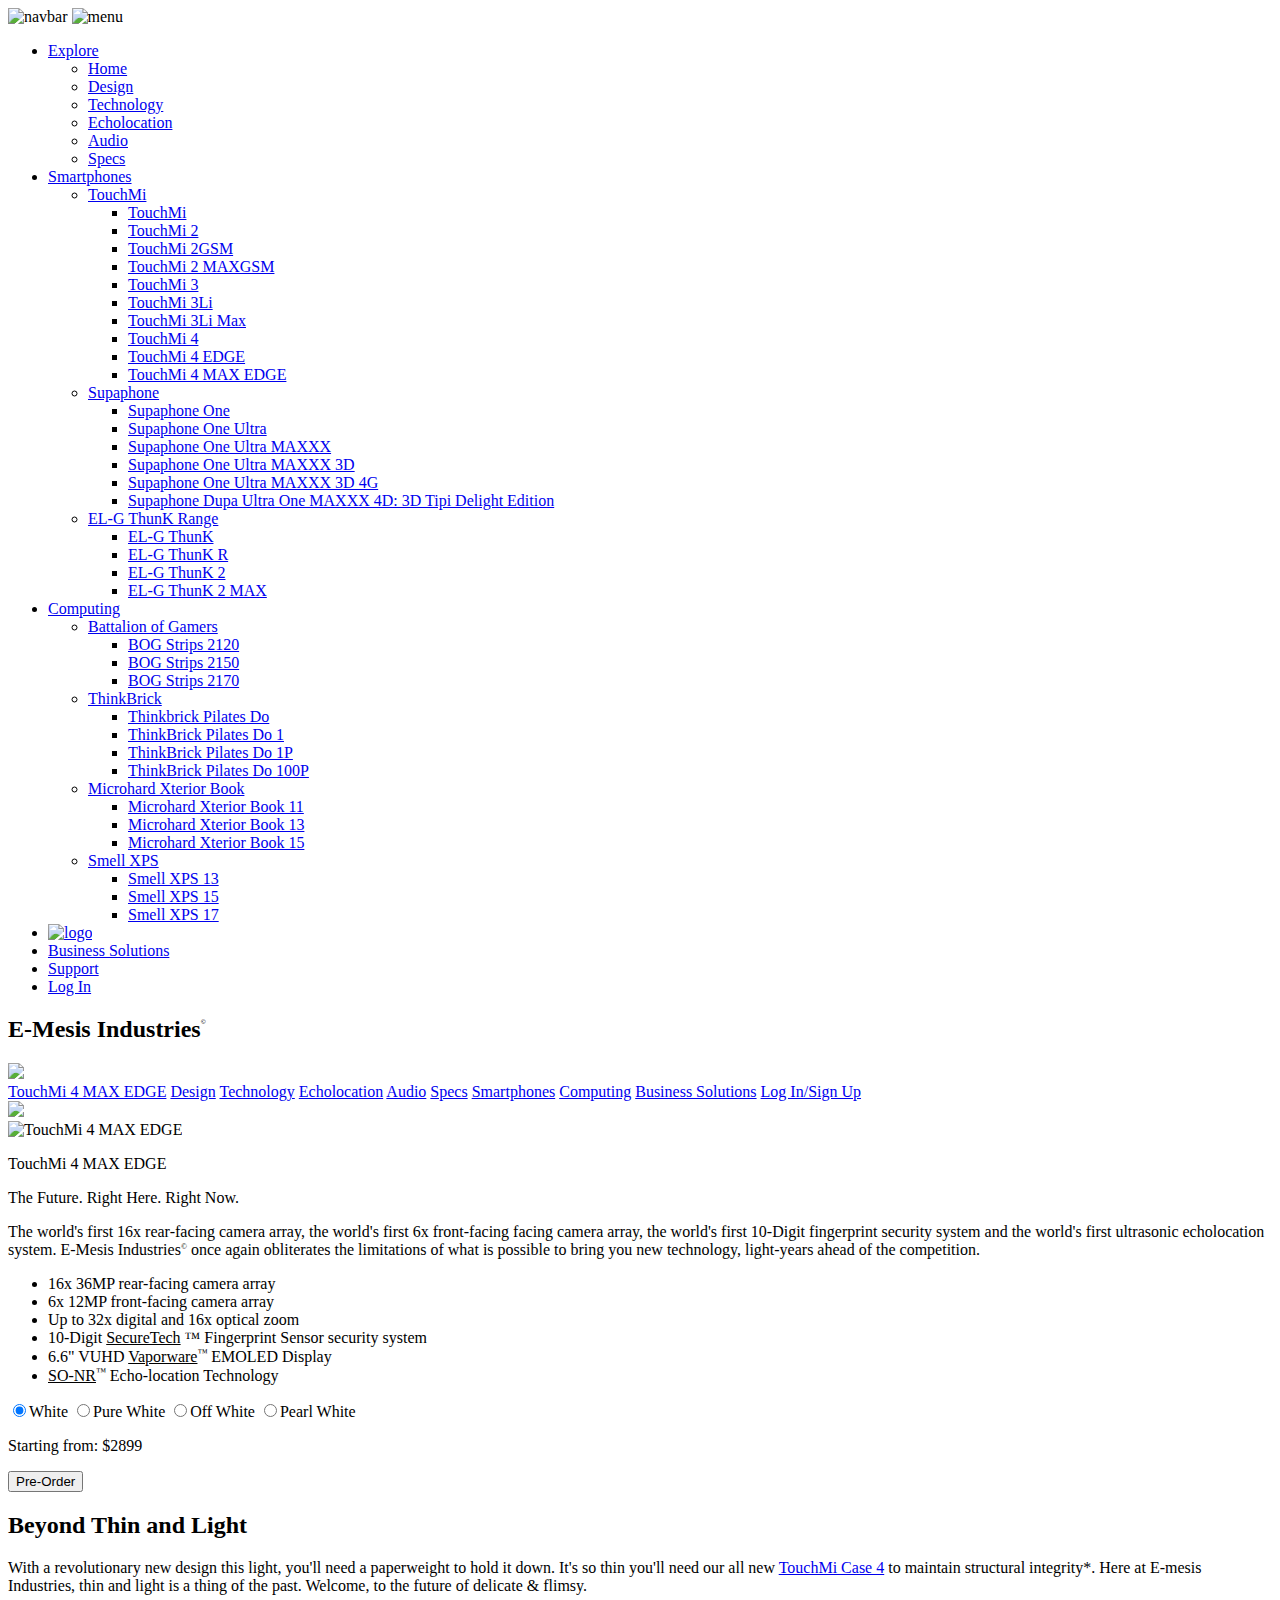
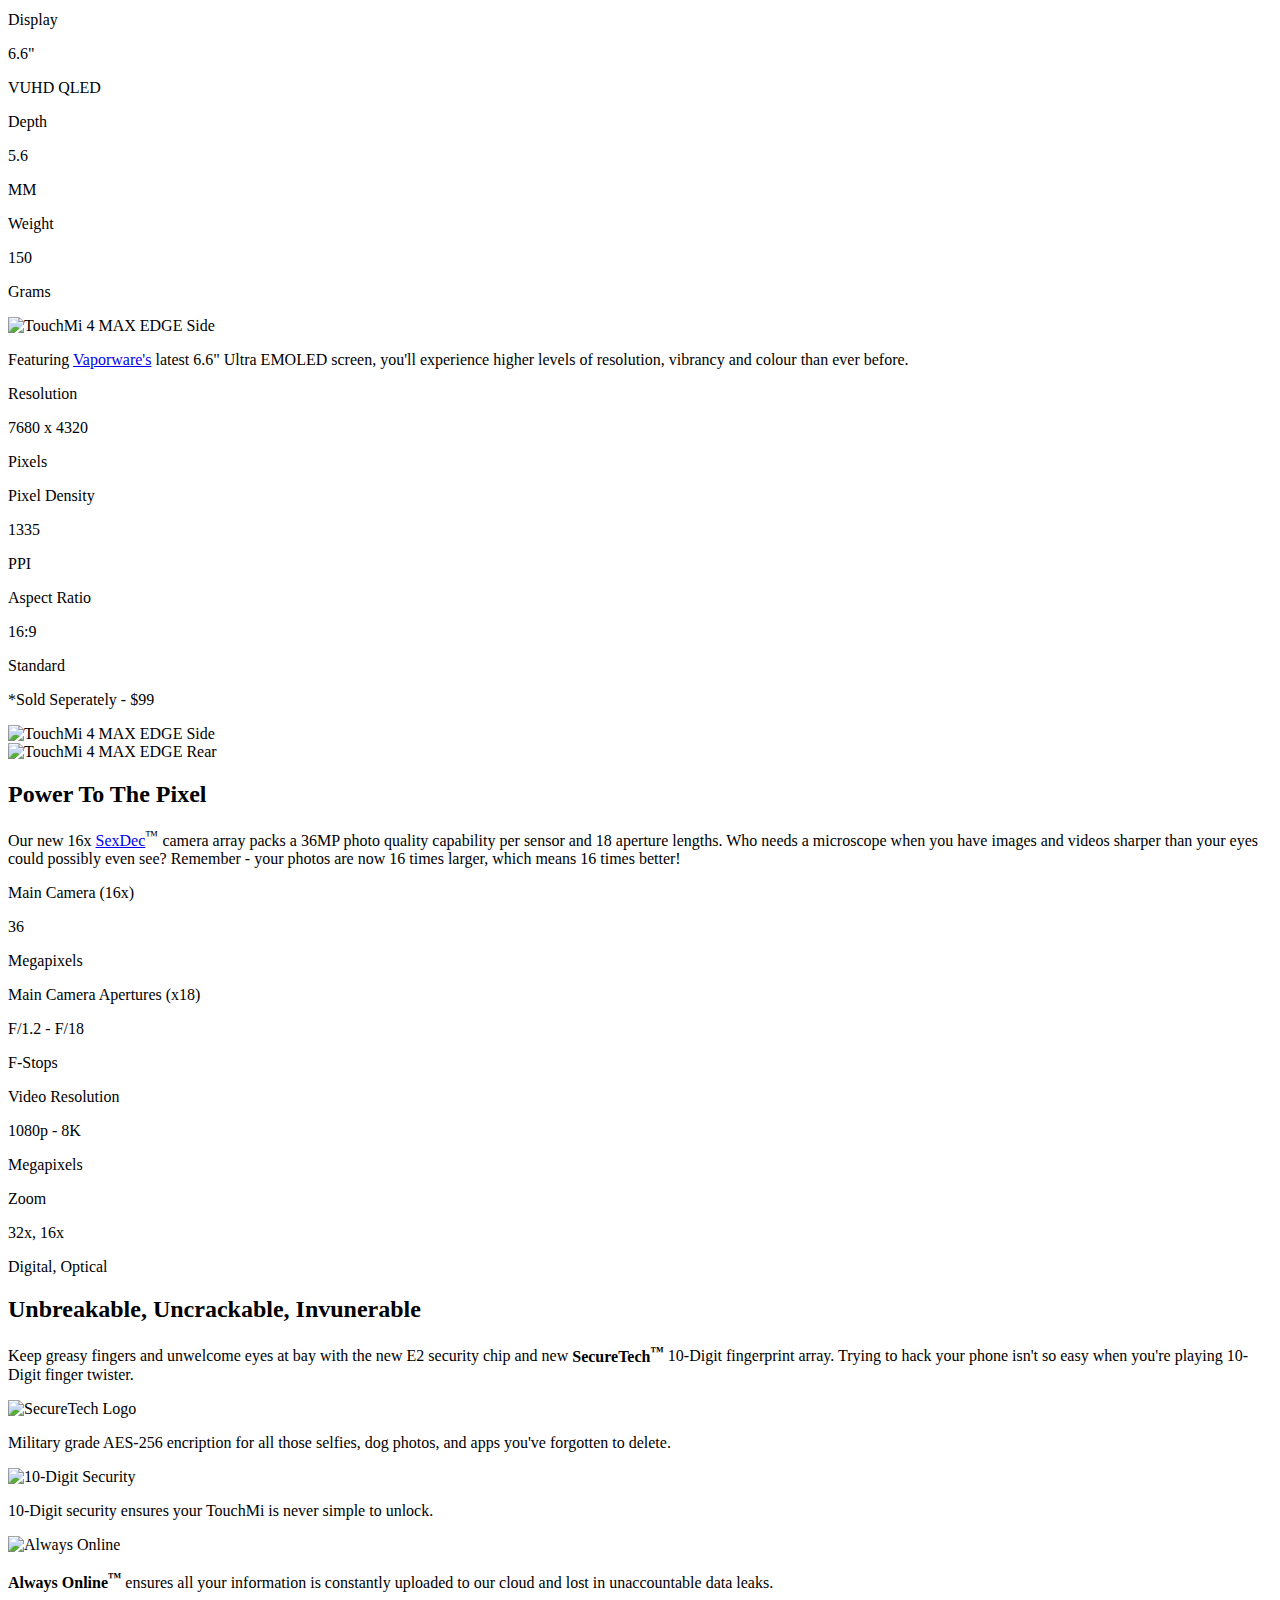
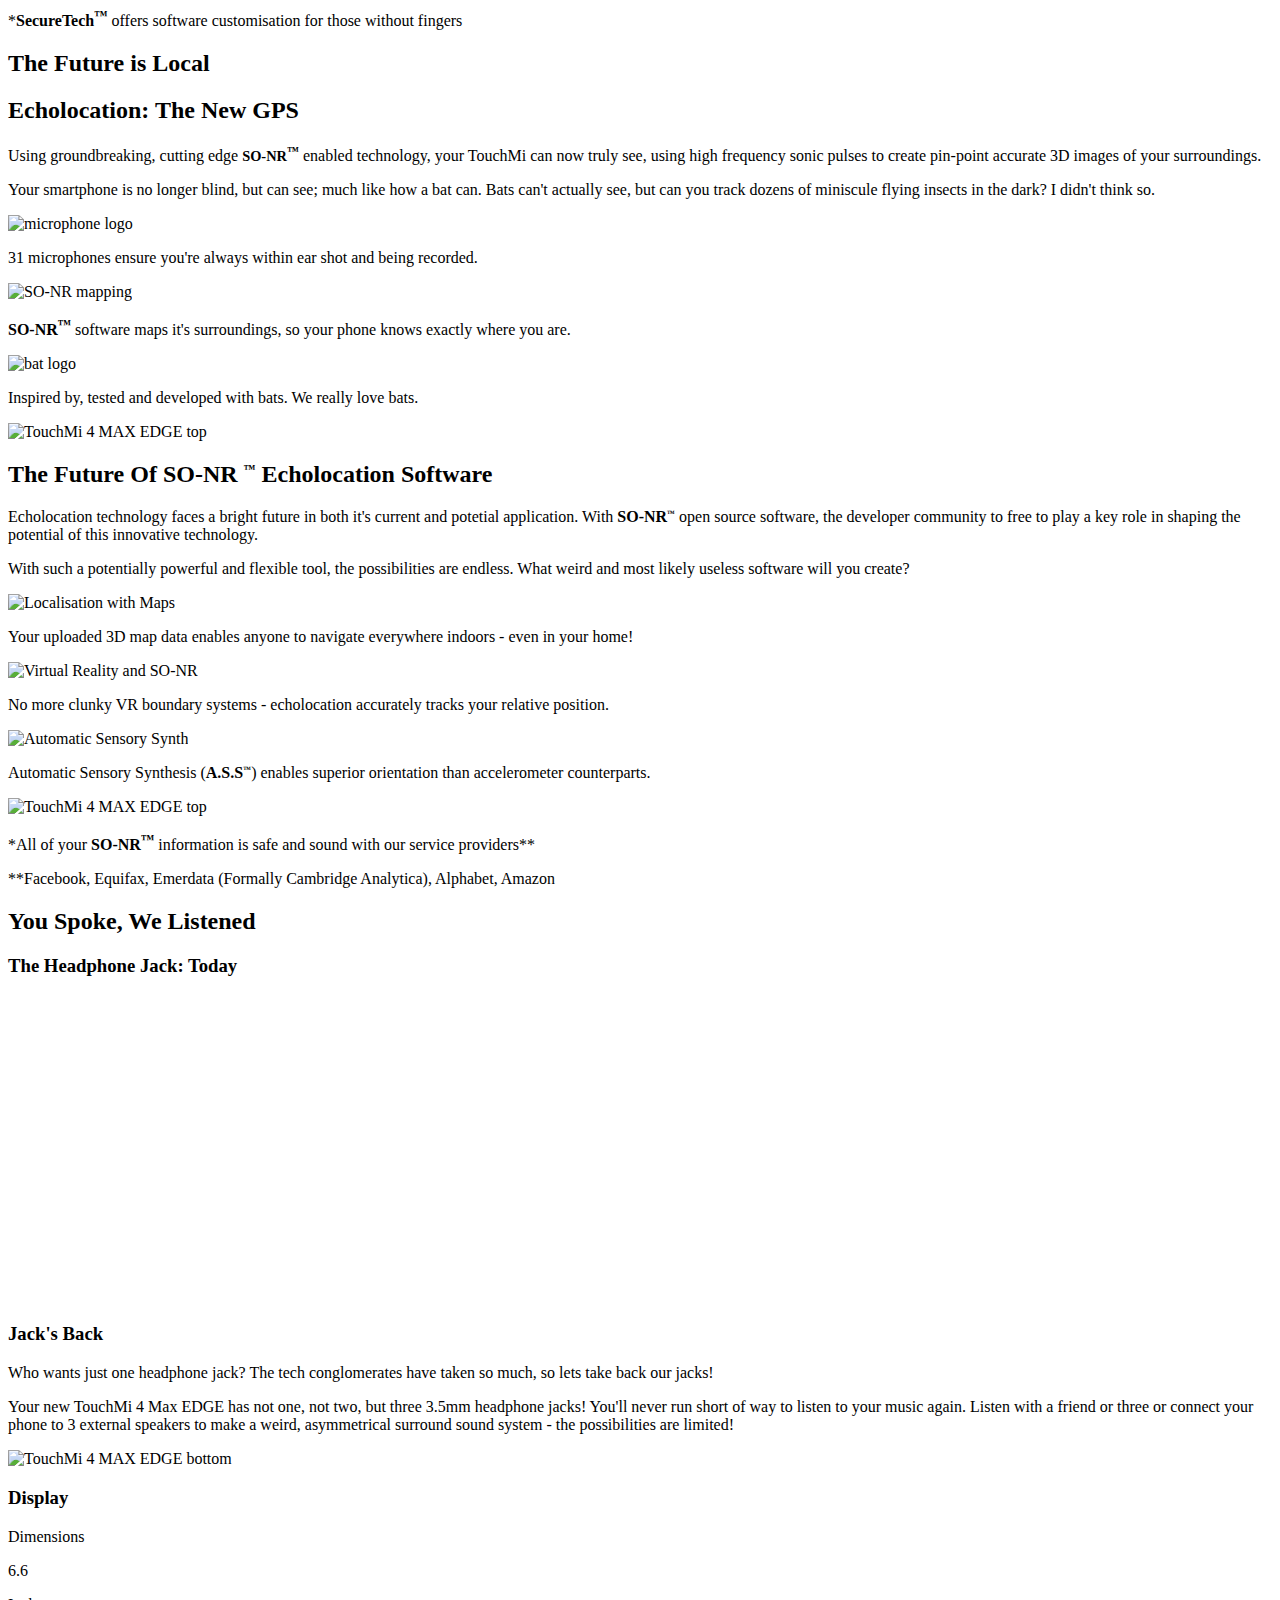
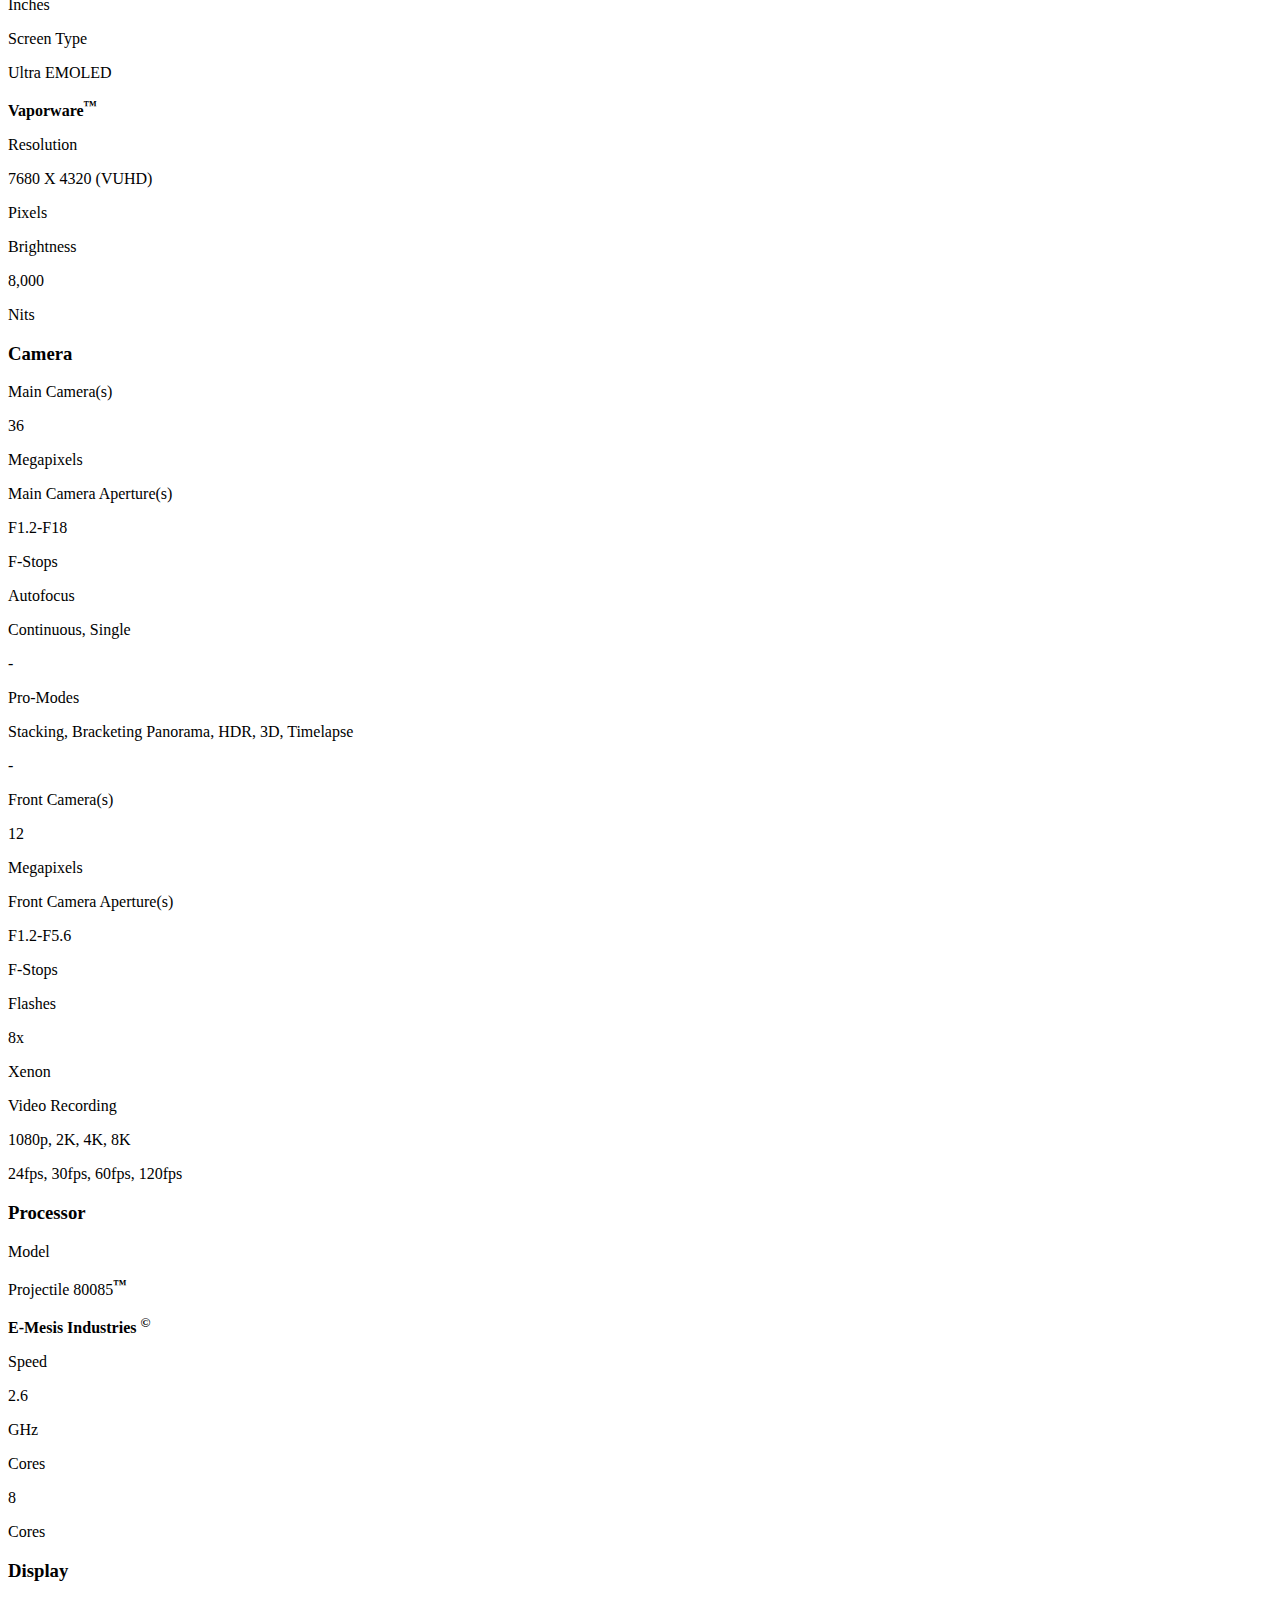
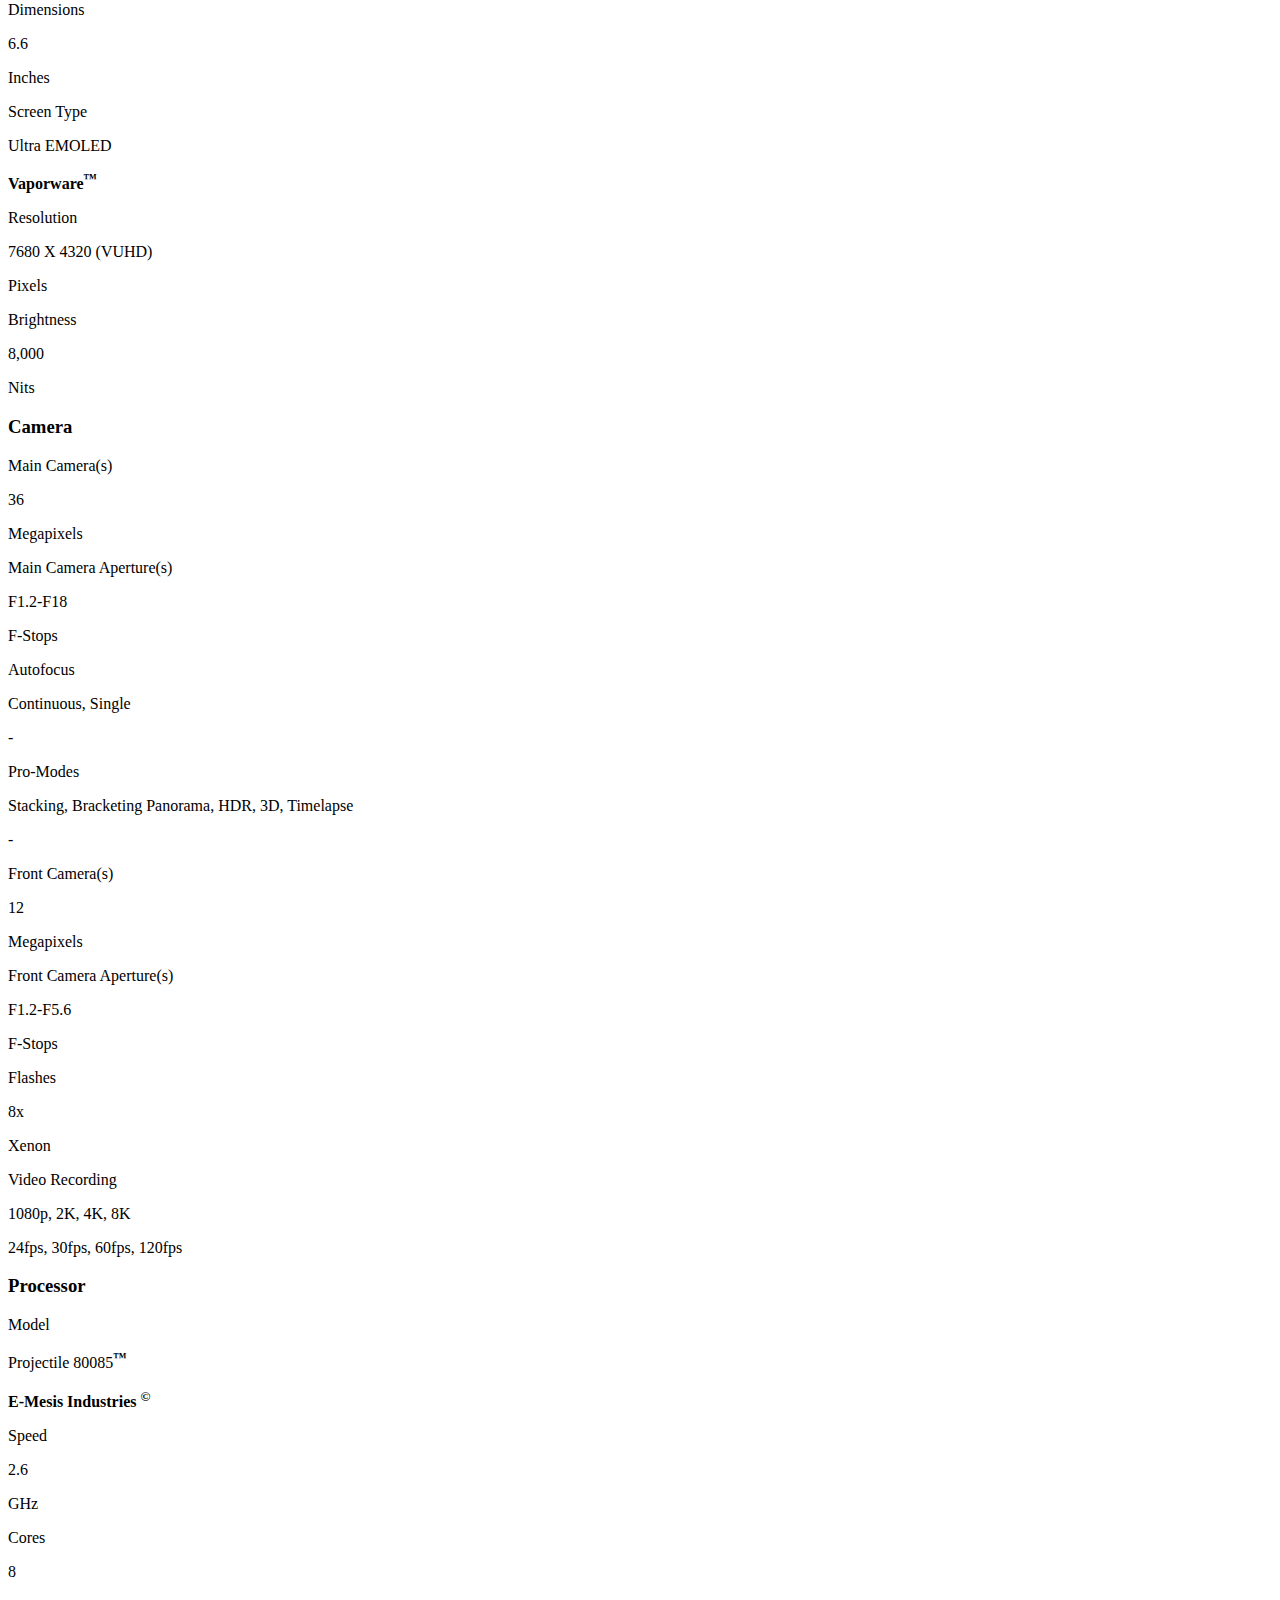
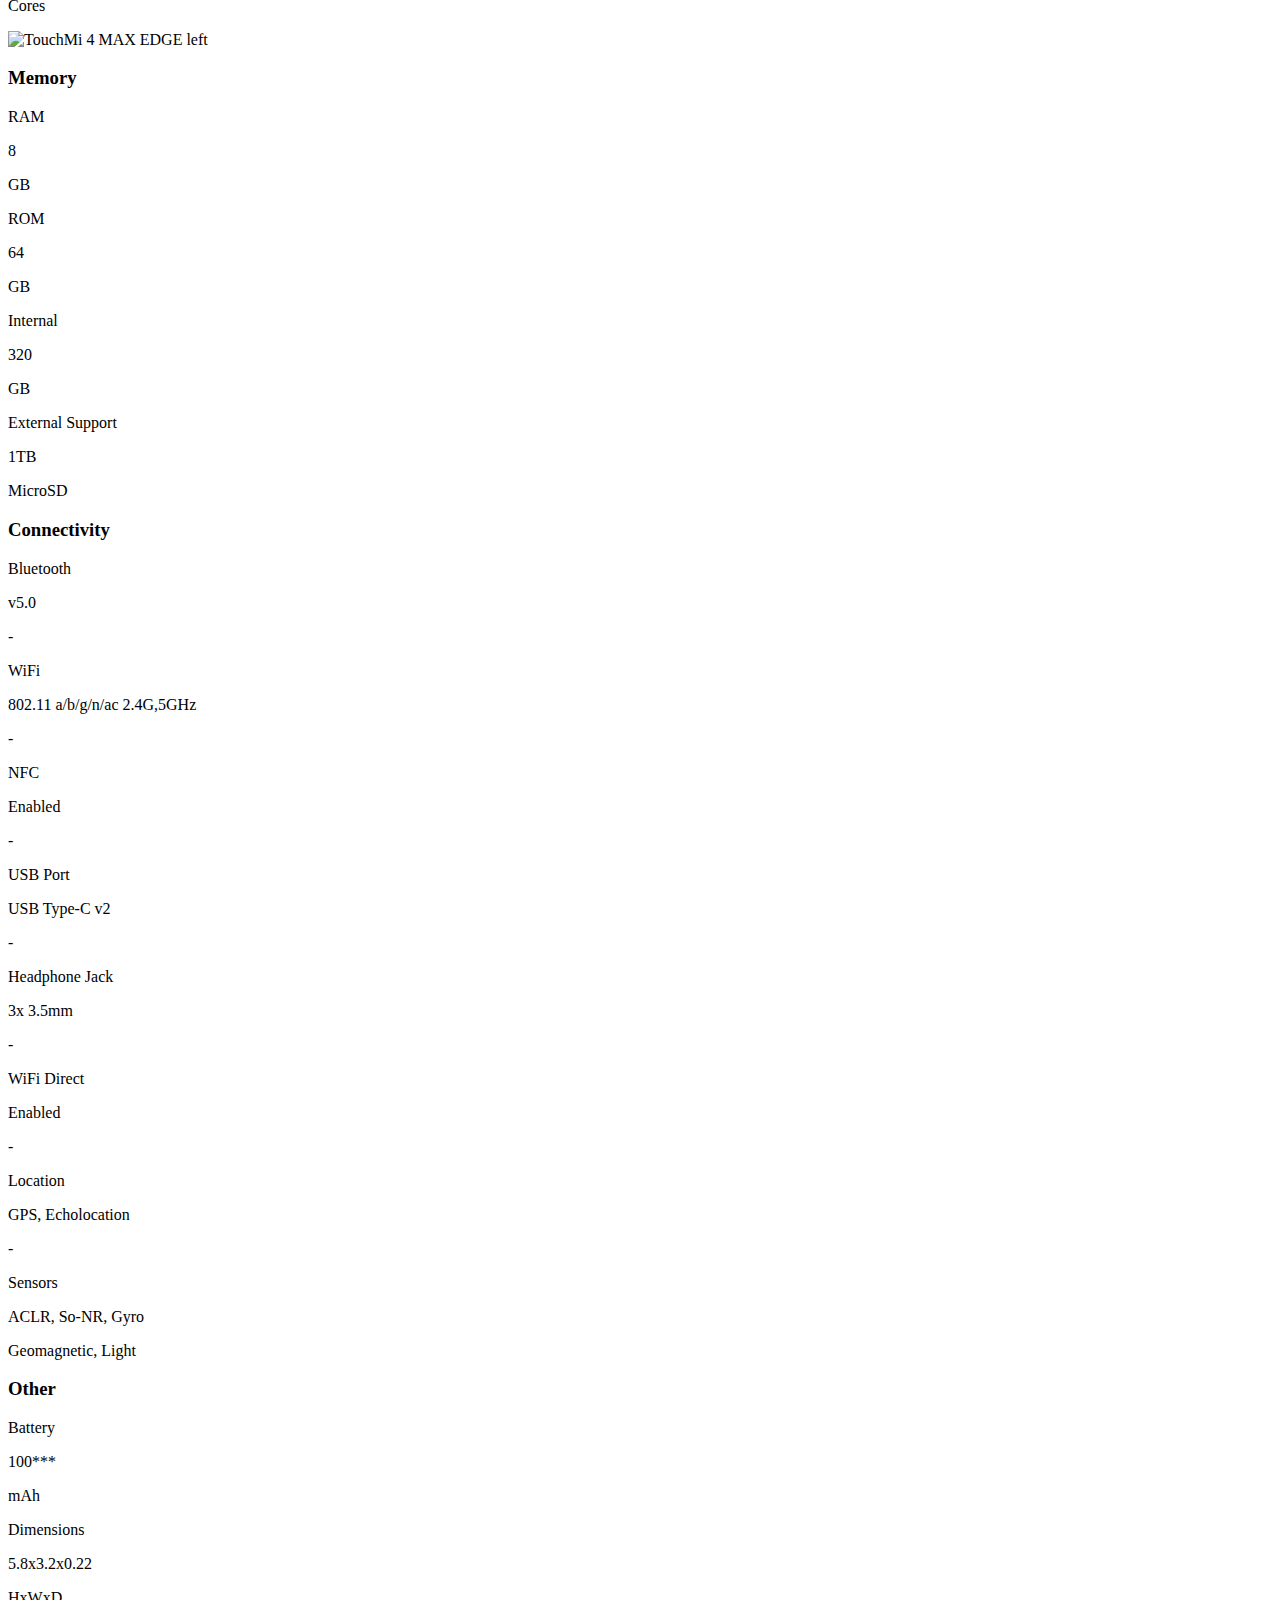
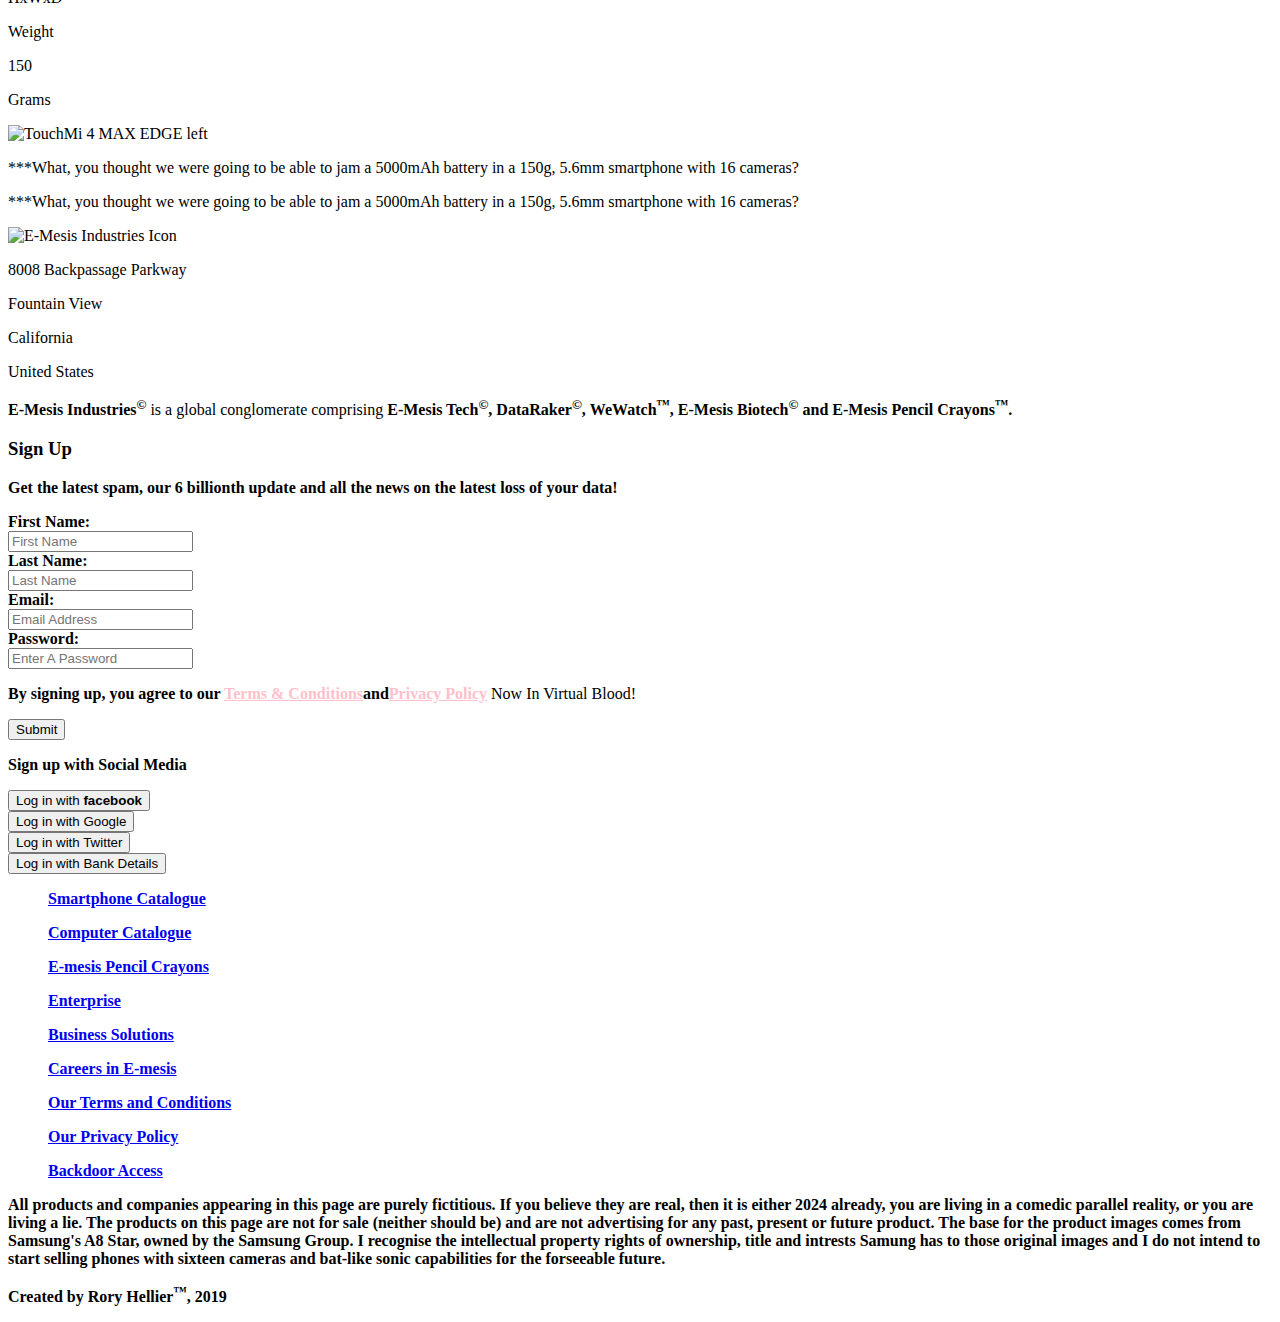
==== commit 04da38c6: "Rename Landing Page v4.html to index.html" ====
--- a/index.html
+++ b/index.html
@@ -4,7 +4,7 @@
         <meta charset="utf-8">
         <meta http-equiv="X-UA-Compatible" content="IE=edge">
         <title>TouchMi 4 MAX EDGE</title>
-        <link rel="stylesheet" href="/CSS v3.css">
+        <link rel="stylesheet" href="https://raw.githubusercontent.com/Rhelli/Landing-Page/master/CSS%20v3.css">
         <link rel="stylesheet" href="https://cdnjs.cloudflare.com/ajax/libs/font-awesome/4.7.0/css/font-awesome.min.css">
         <meta name="viewport" content="width=device-width, initial-scale=1.0"/>
         <script>
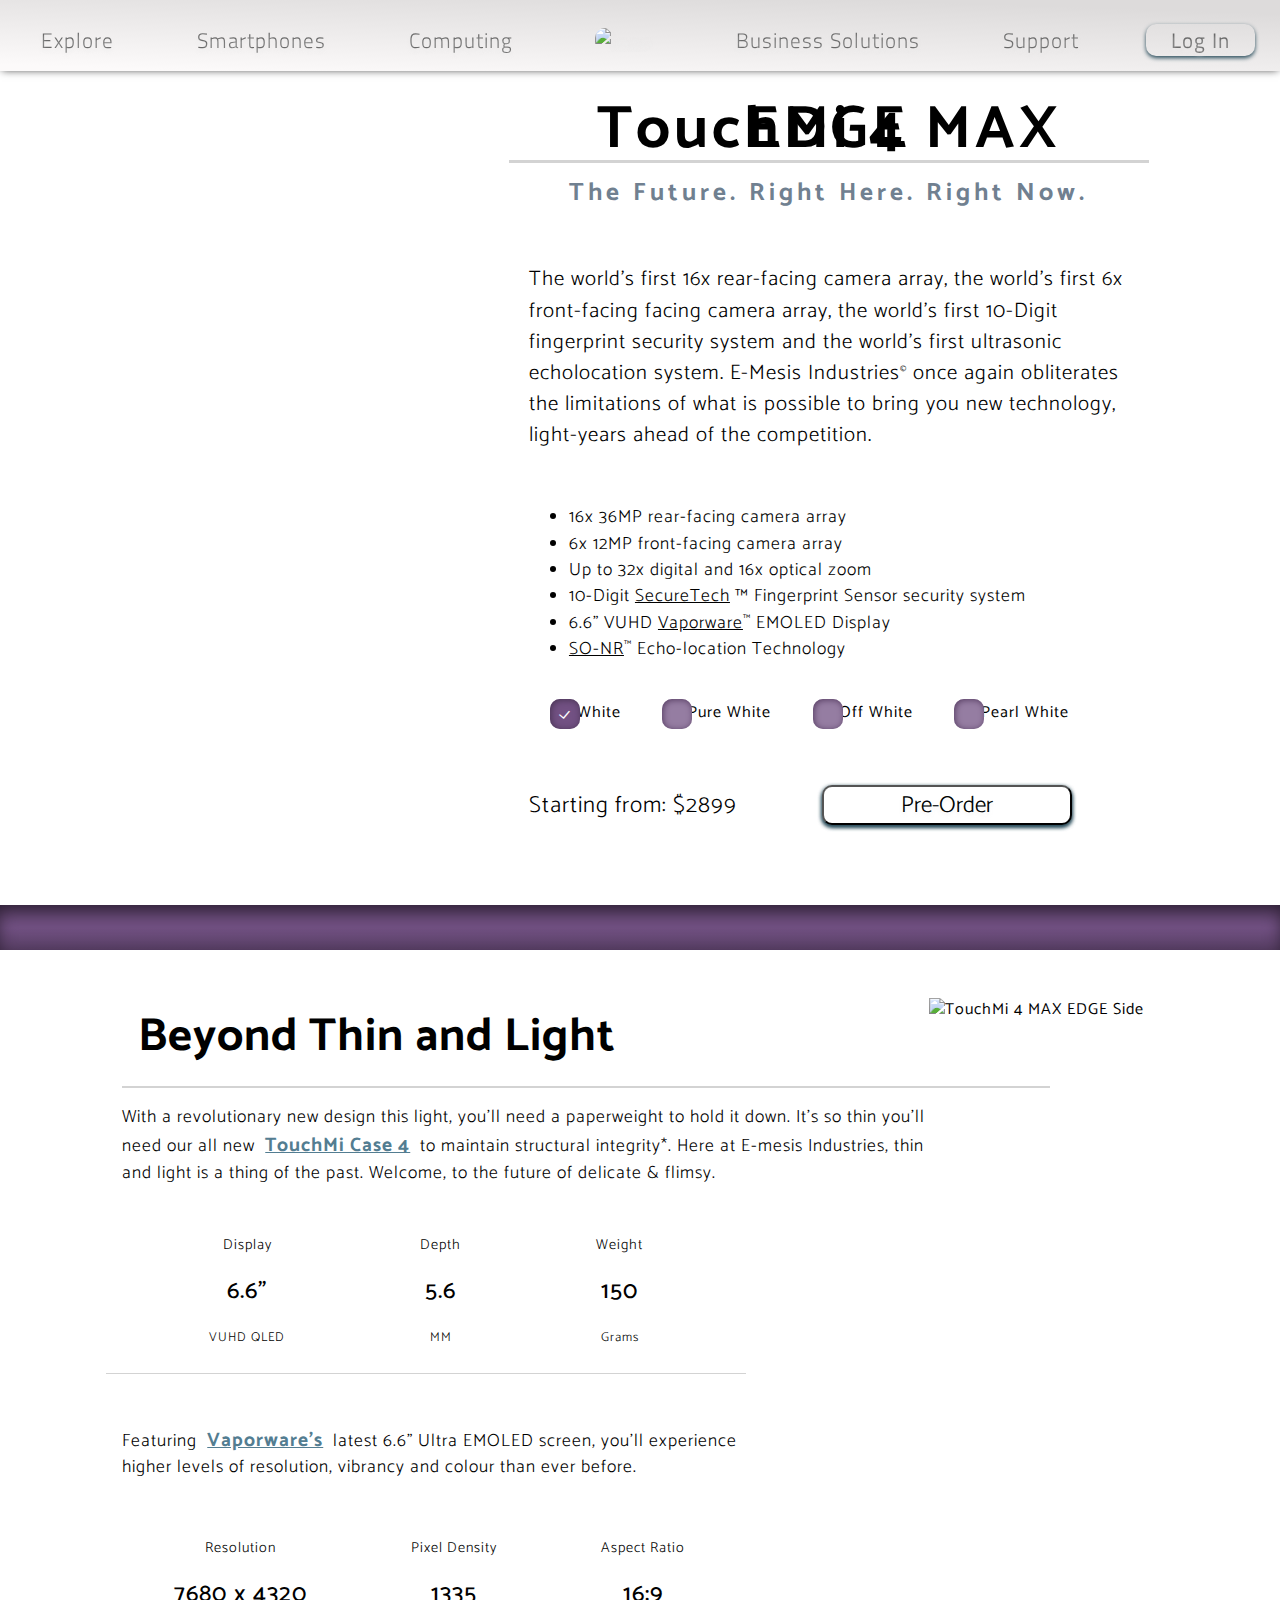
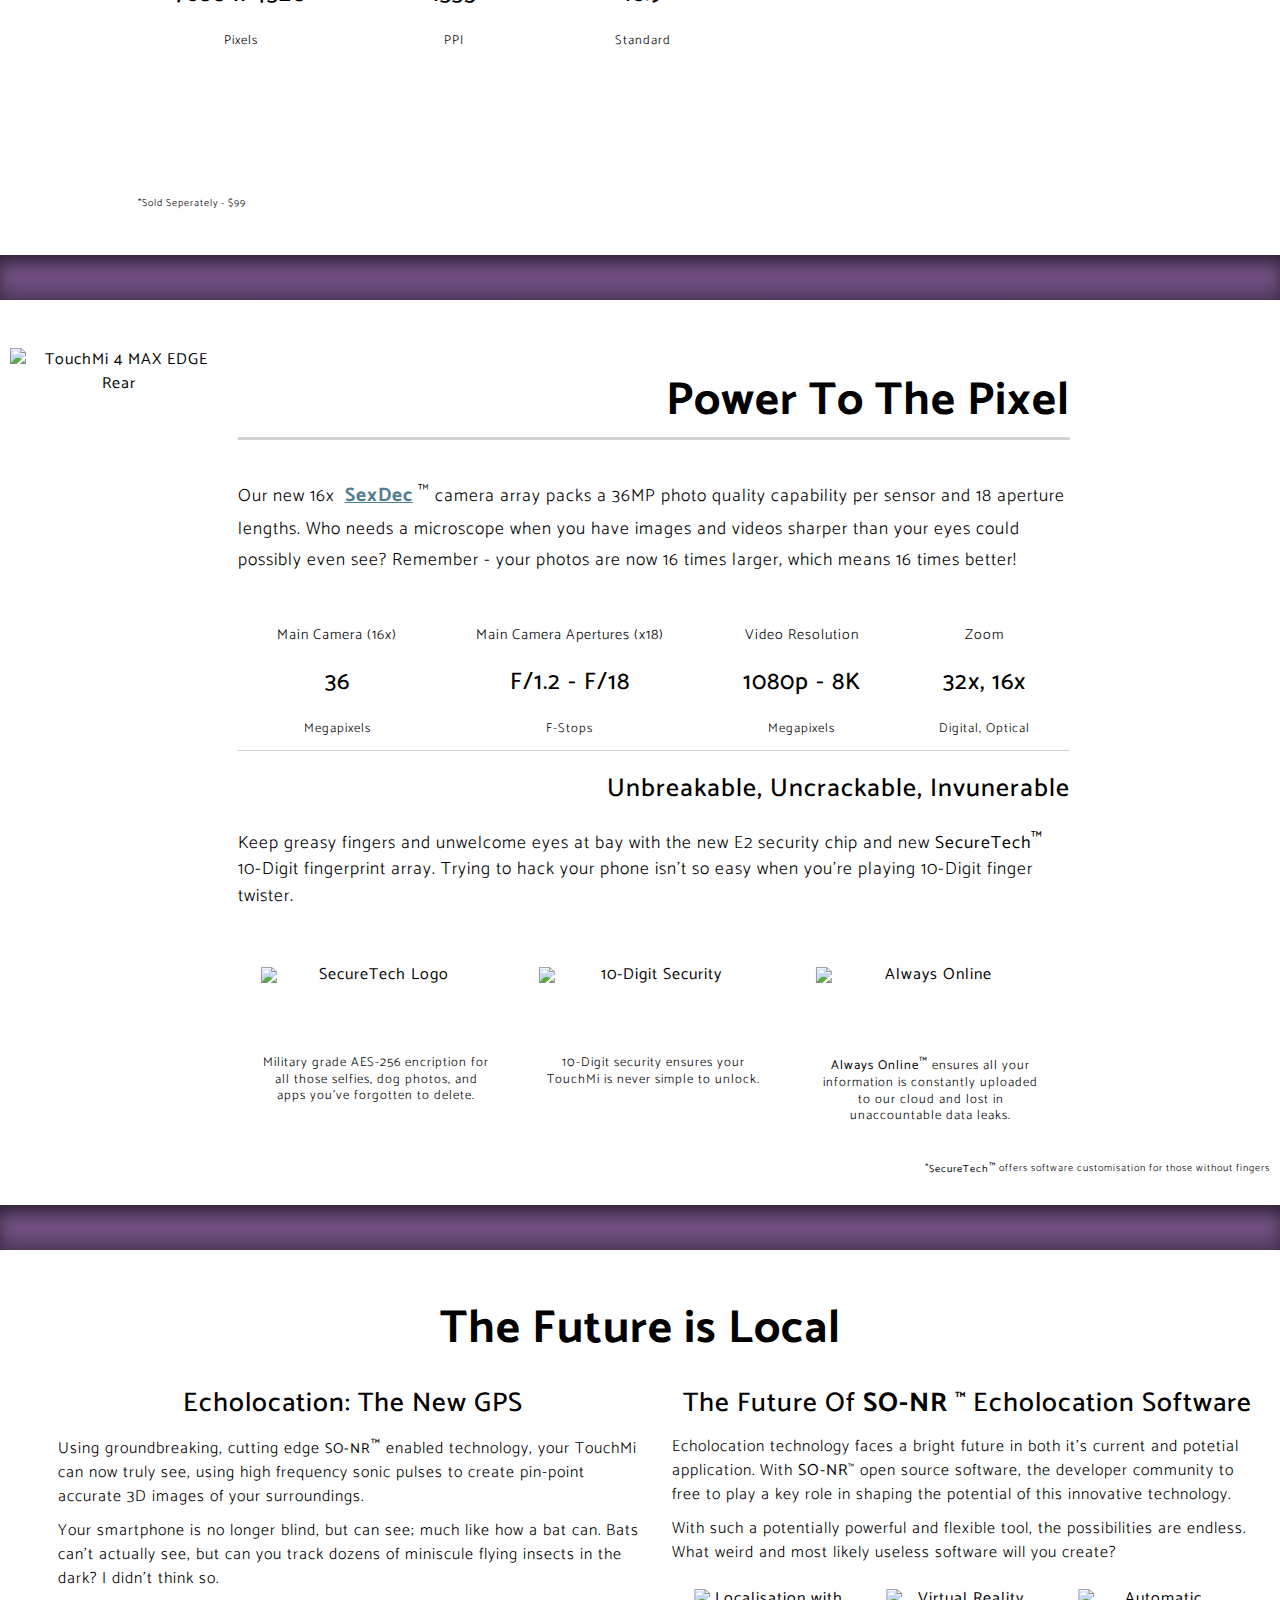
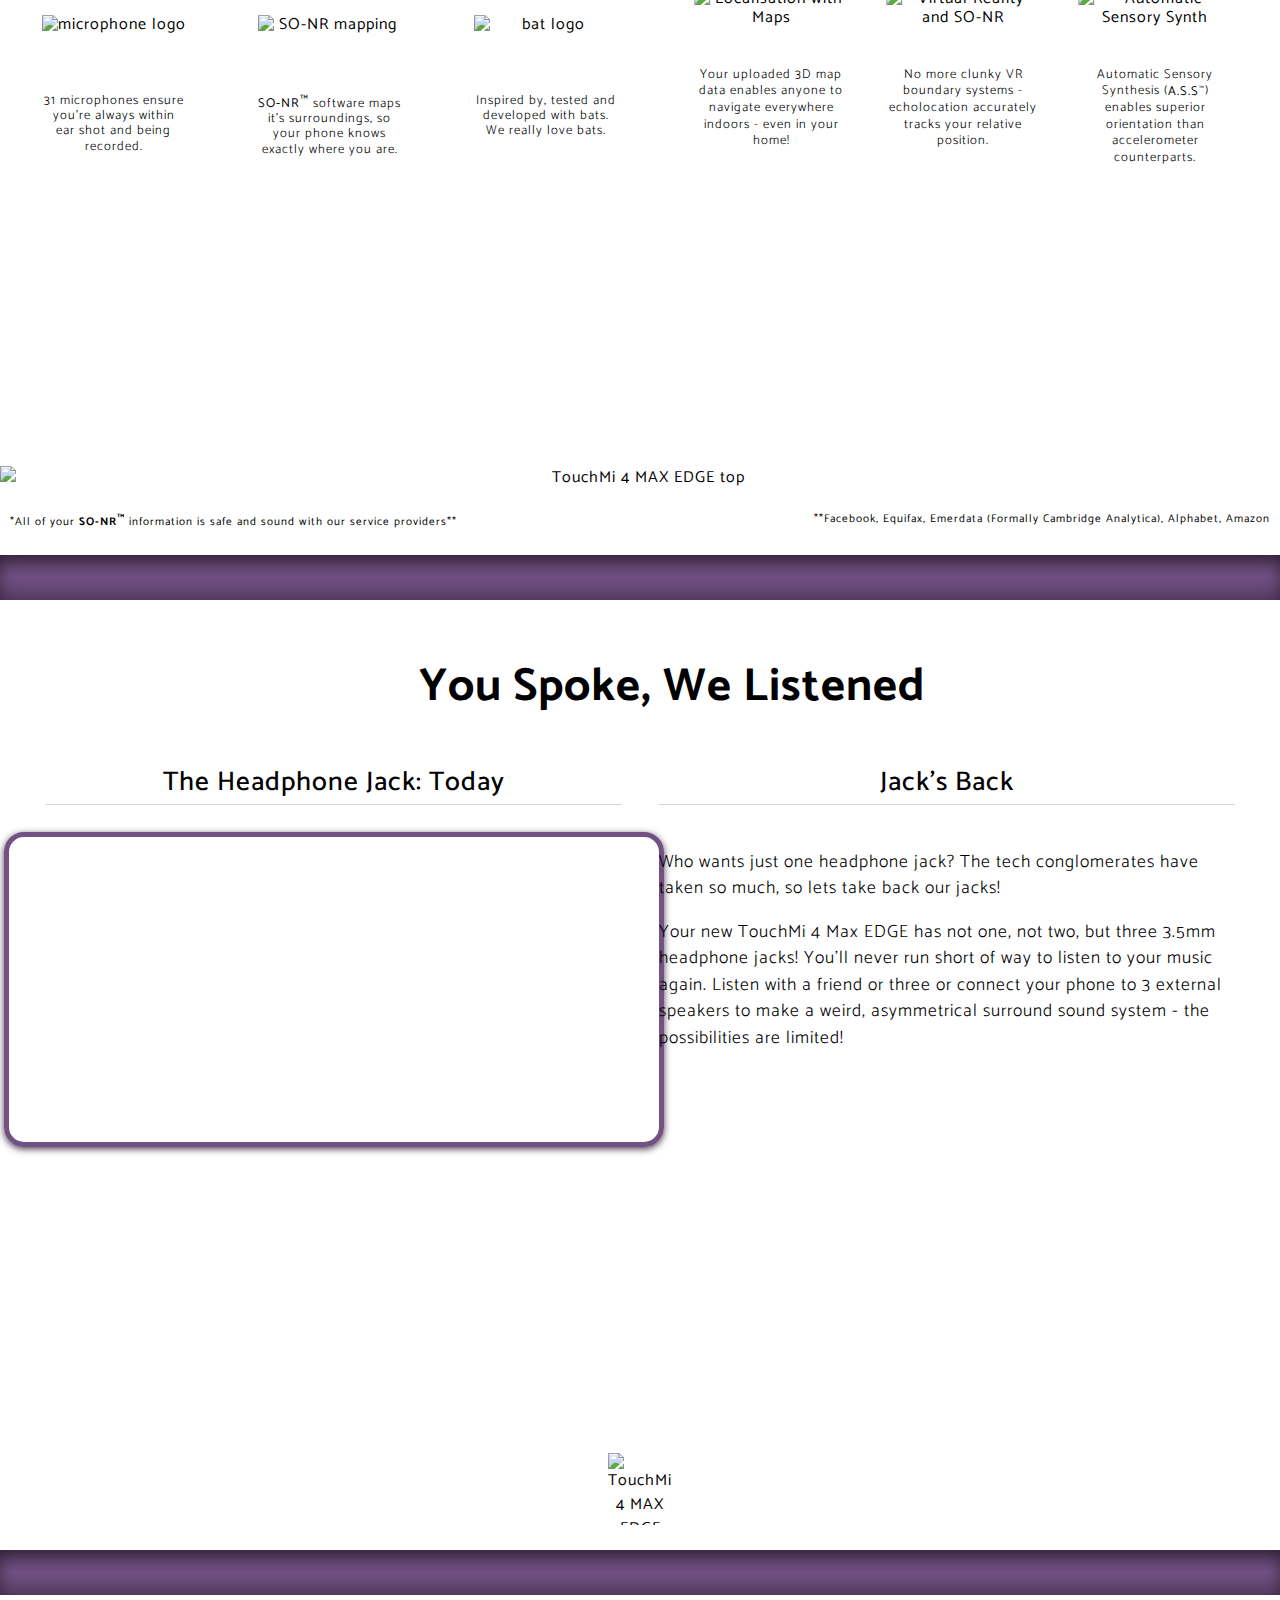
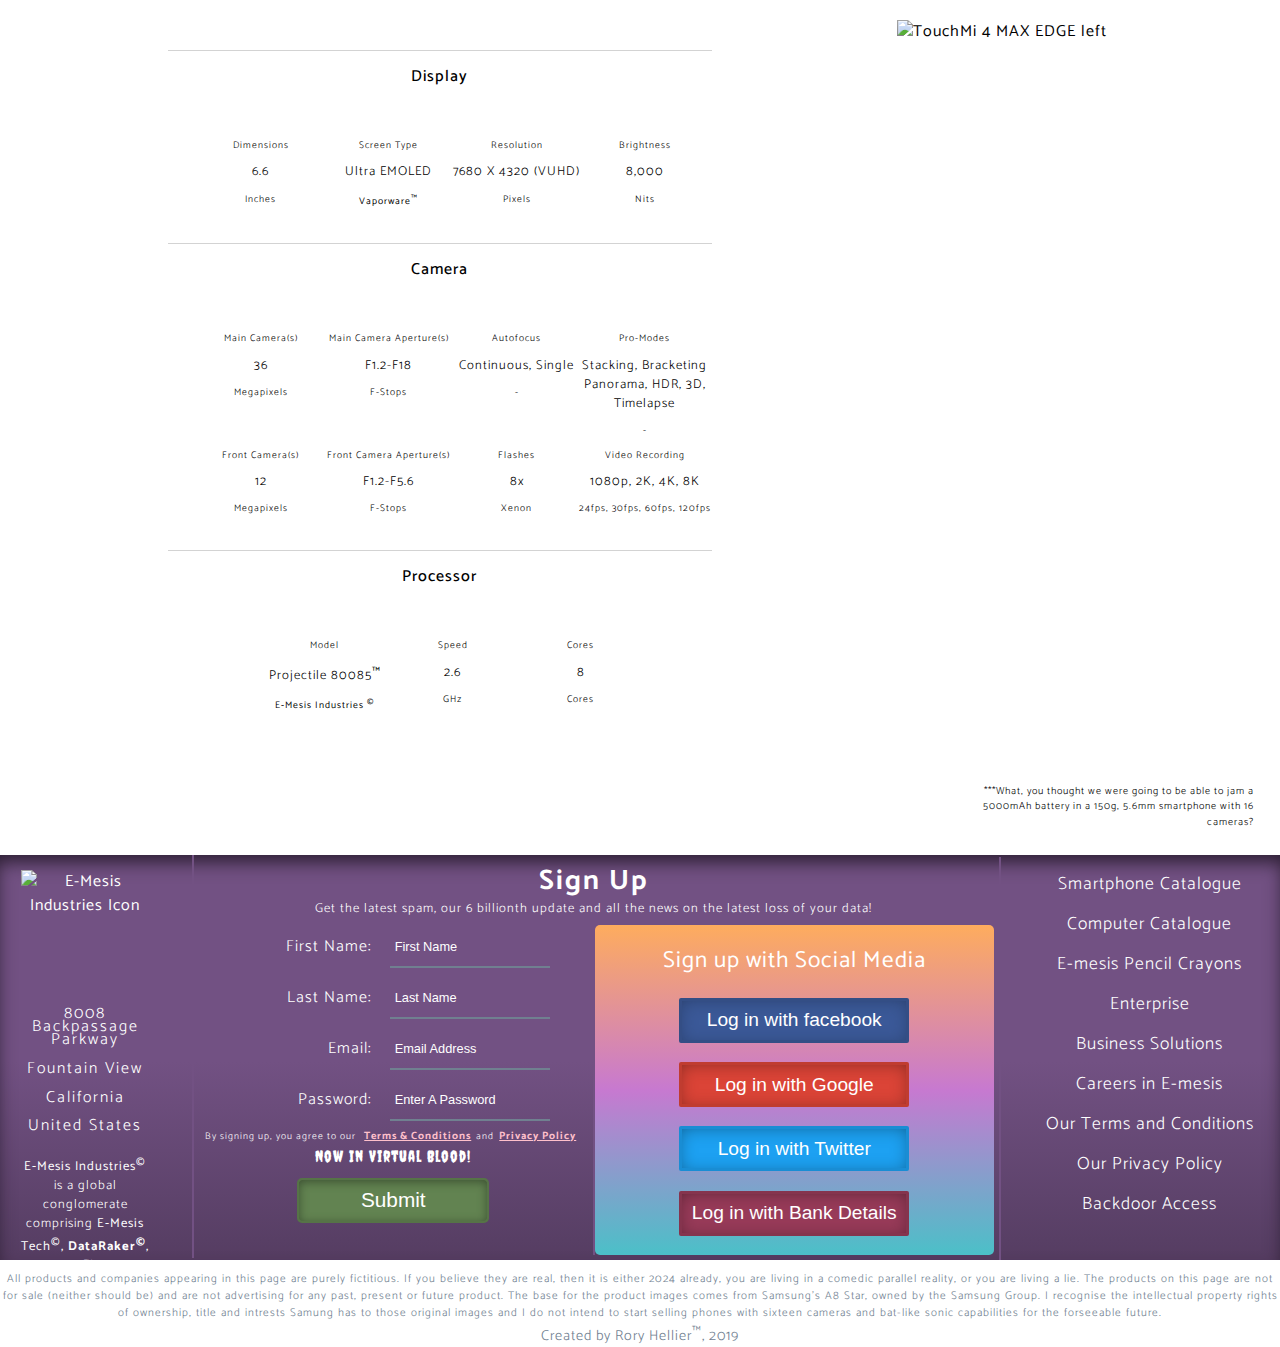
==== commit fffe21b8: "Update index.html" ====
--- a/index.html
+++ b/index.html
@@ -4,7 +4,7 @@
         <meta charset="utf-8">
         <meta http-equiv="X-UA-Compatible" content="IE=edge">
         <title>TouchMi 4 MAX EDGE</title>
-        <link rel="stylesheet" href="https://raw.githubusercontent.com/Rhelli/Landing-Page/master/CSS%20v3.css">
+        <link rel="stylesheet" href="/CSS%20v3.css">
         <link rel="stylesheet" href="https://cdnjs.cloudflare.com/ajax/libs/font-awesome/4.7.0/css/font-awesome.min.css">
         <meta name="viewport" content="width=device-width, initial-scale=1.0"/>
         <script>
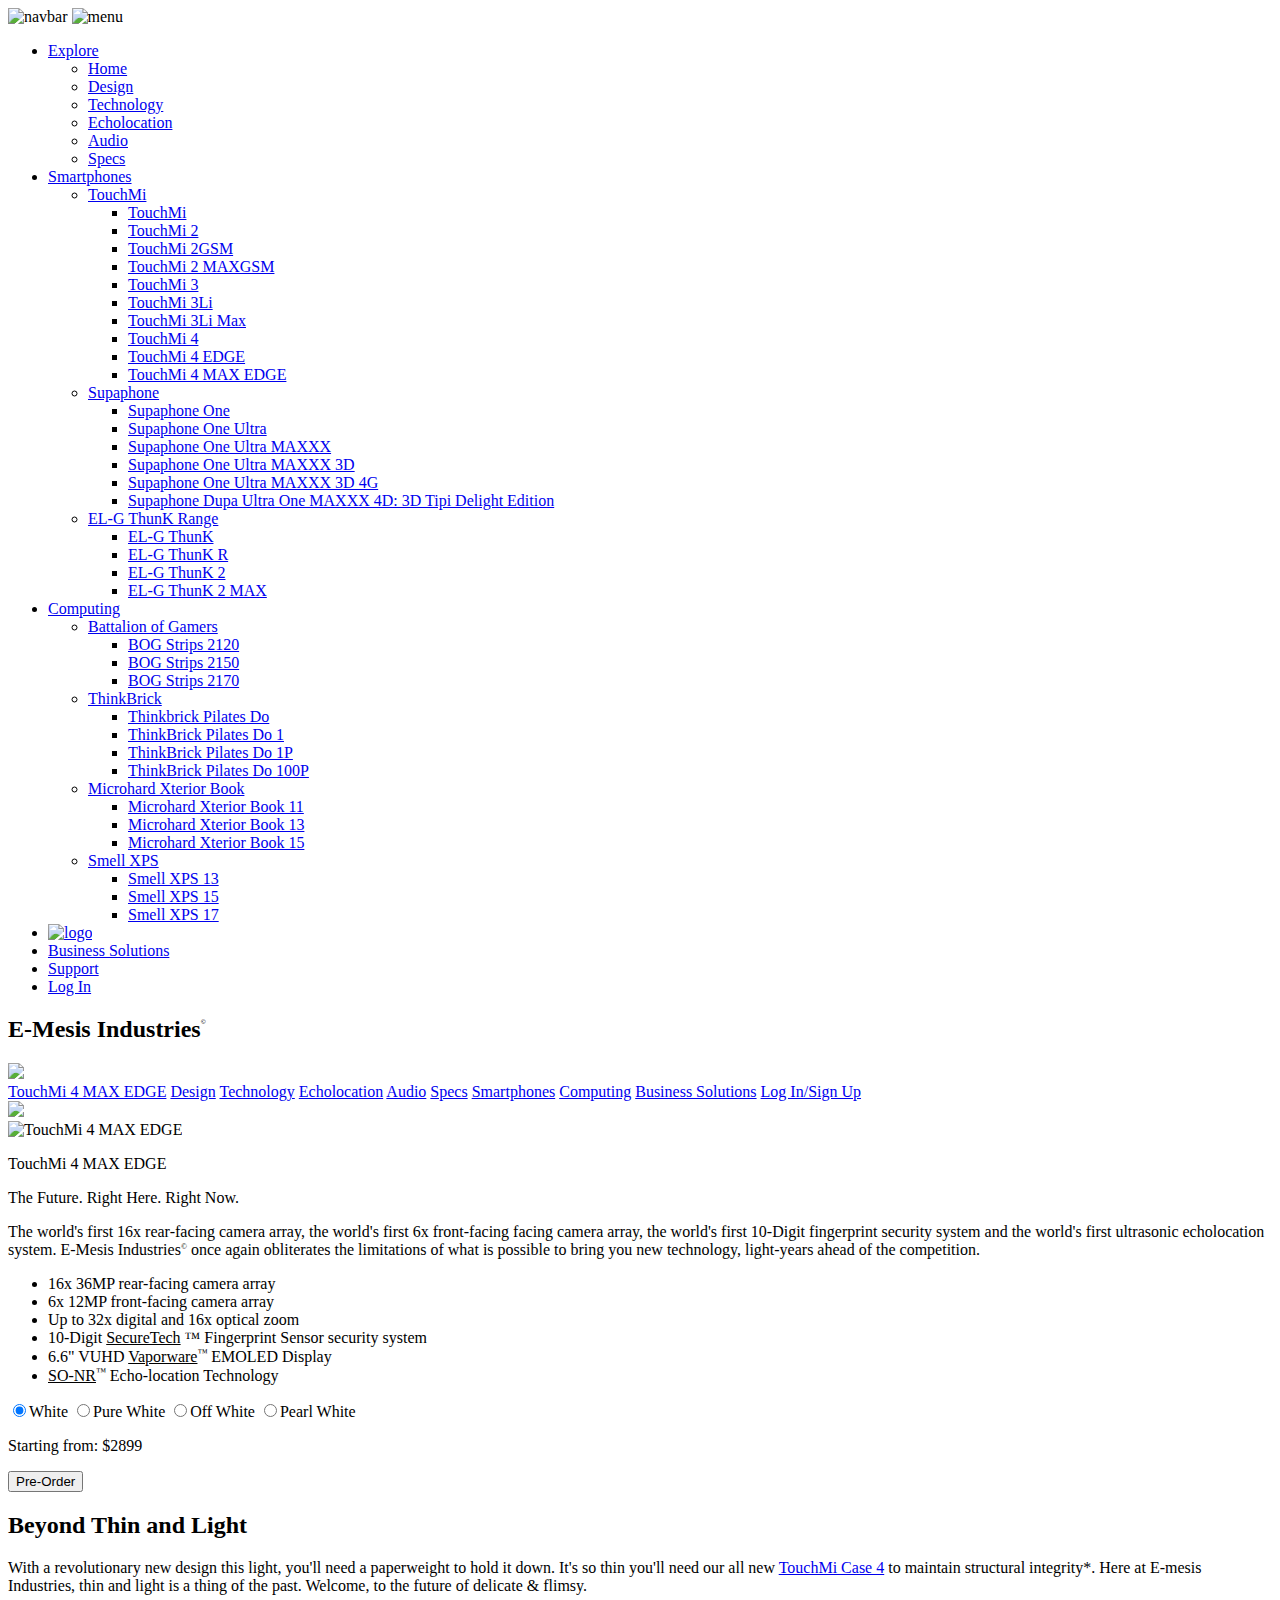
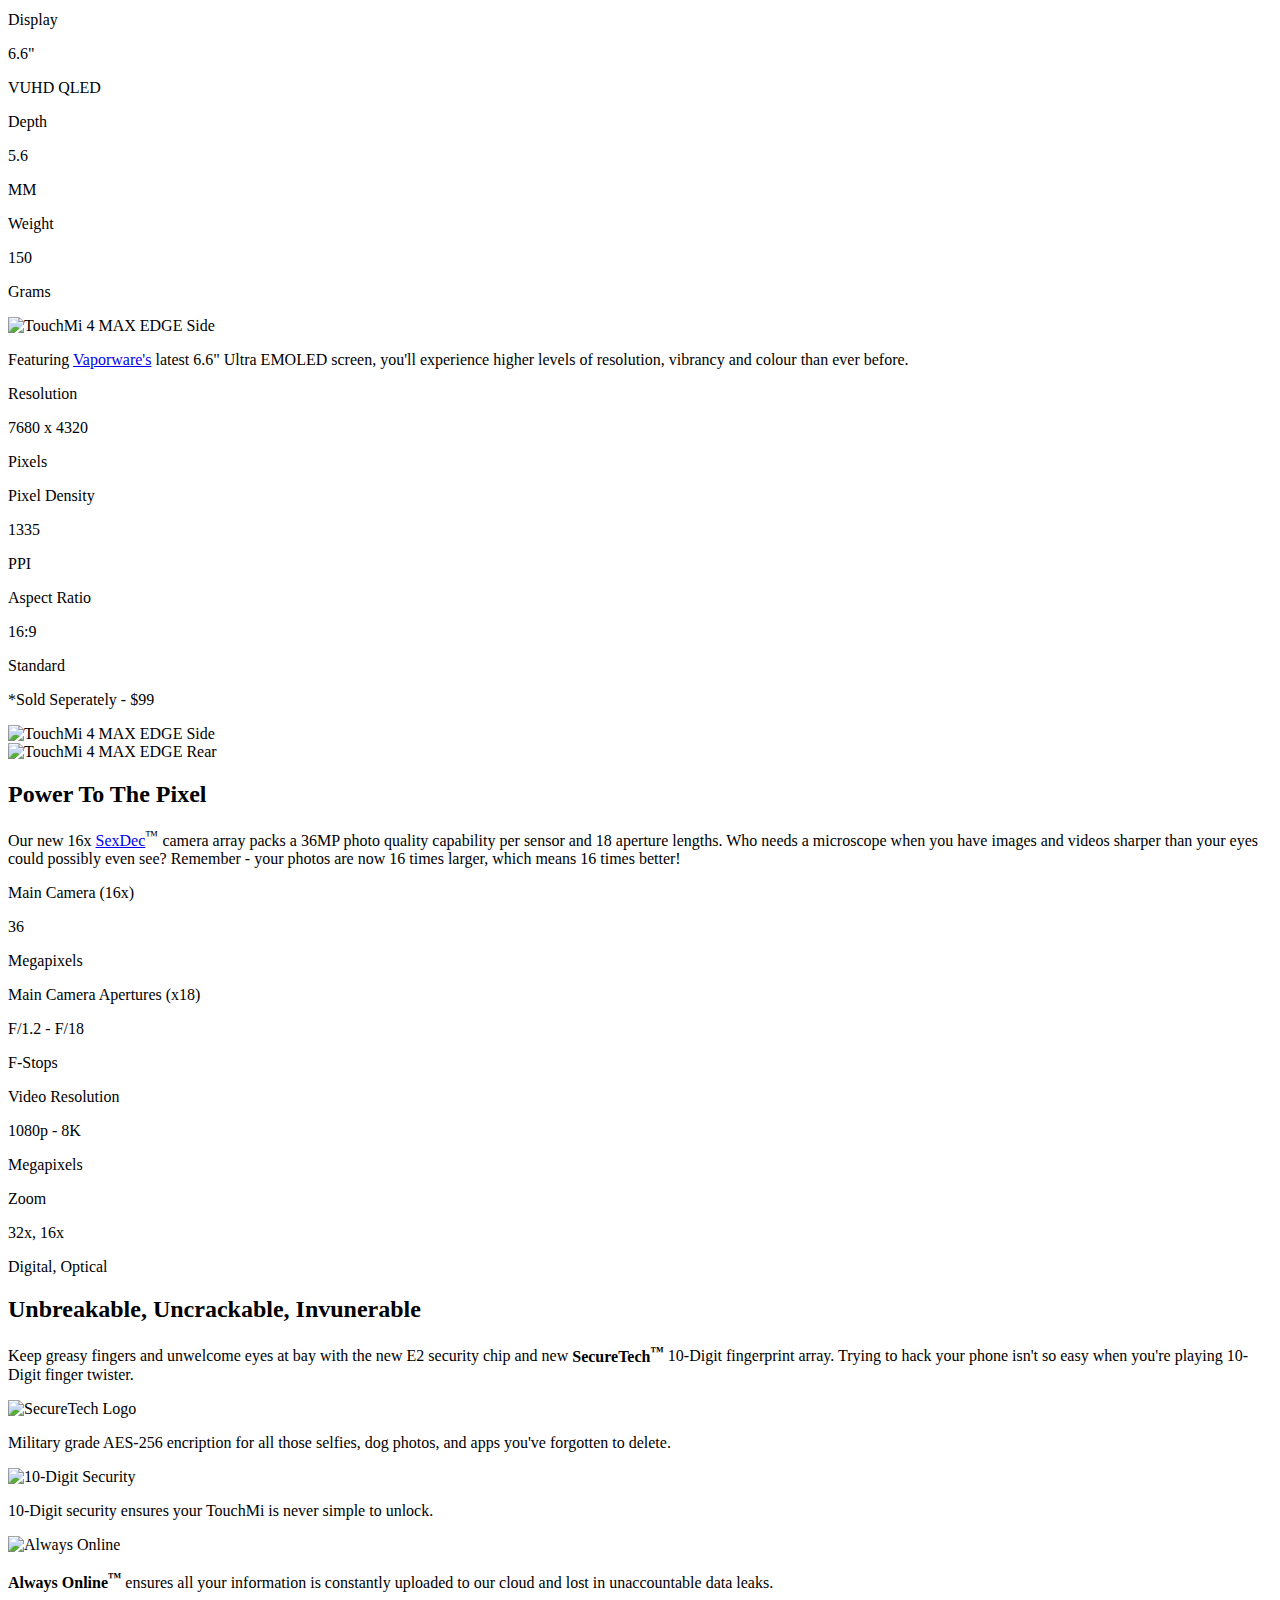
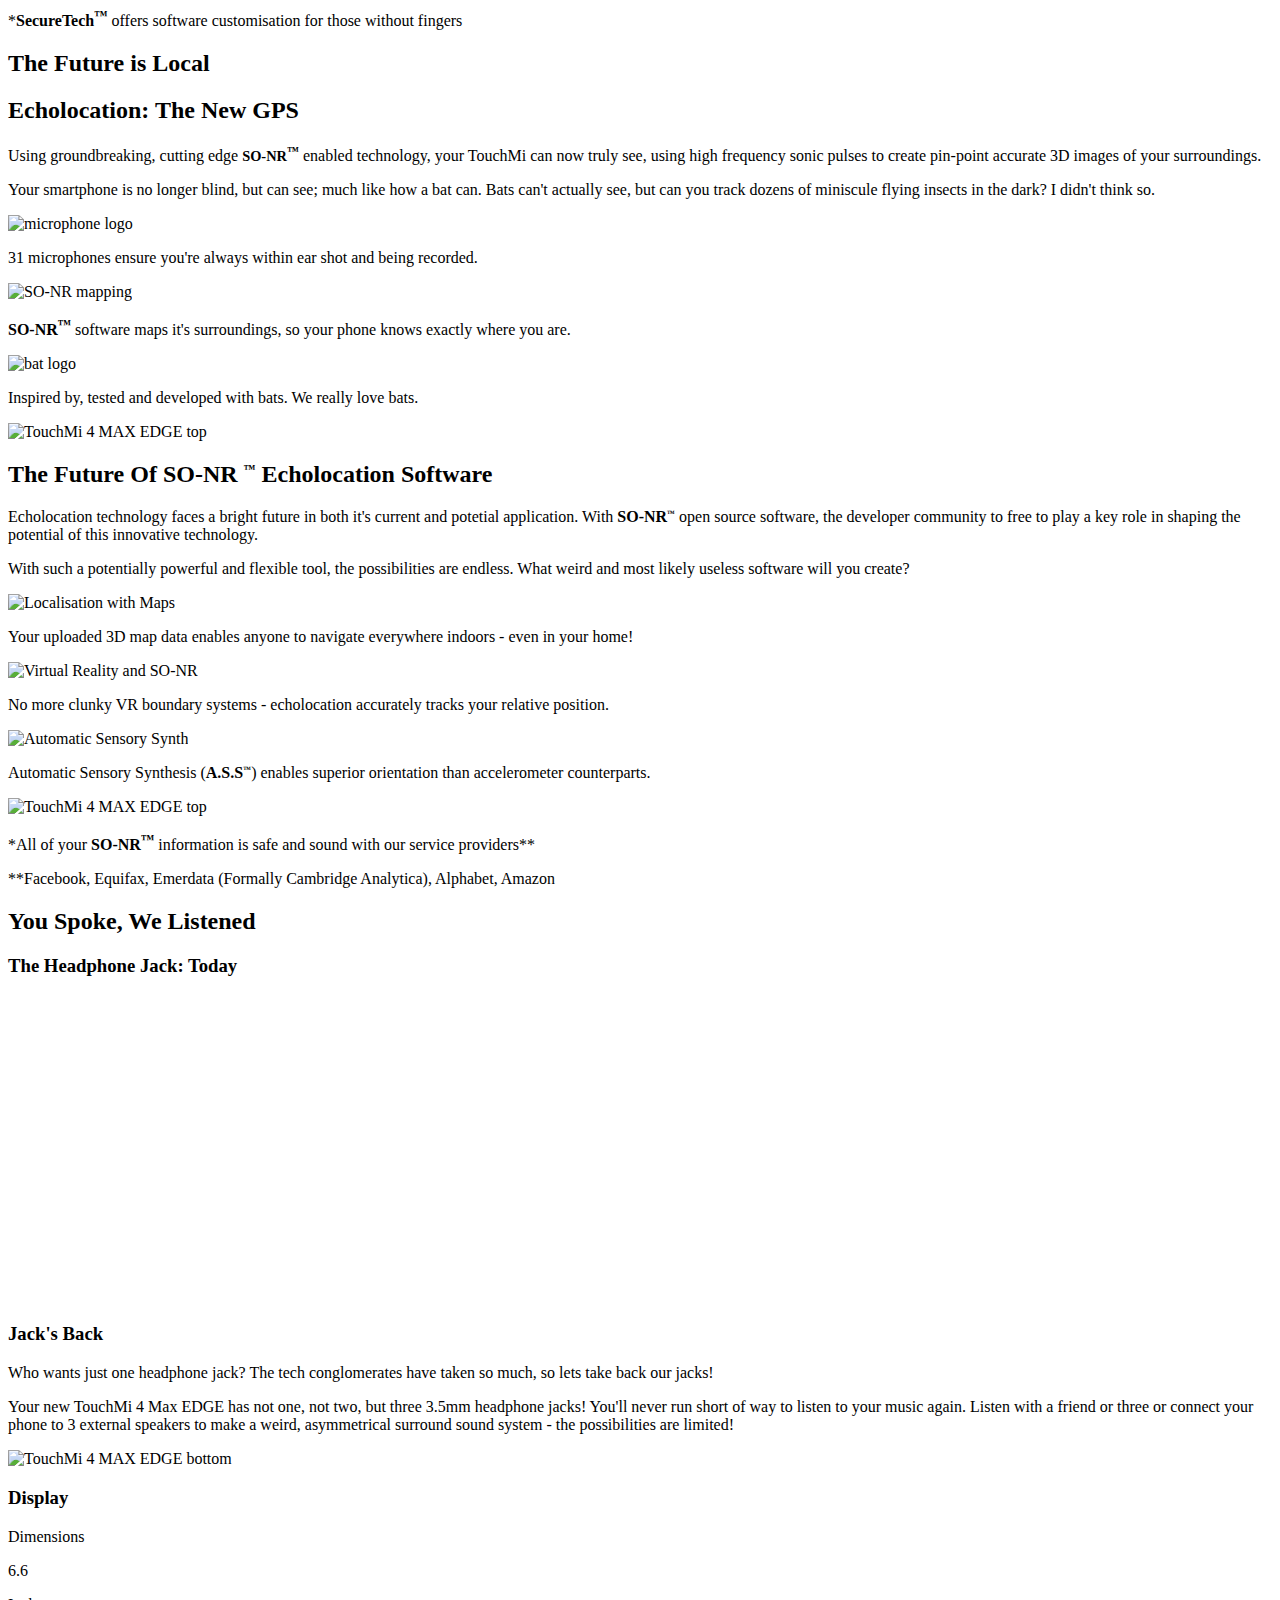
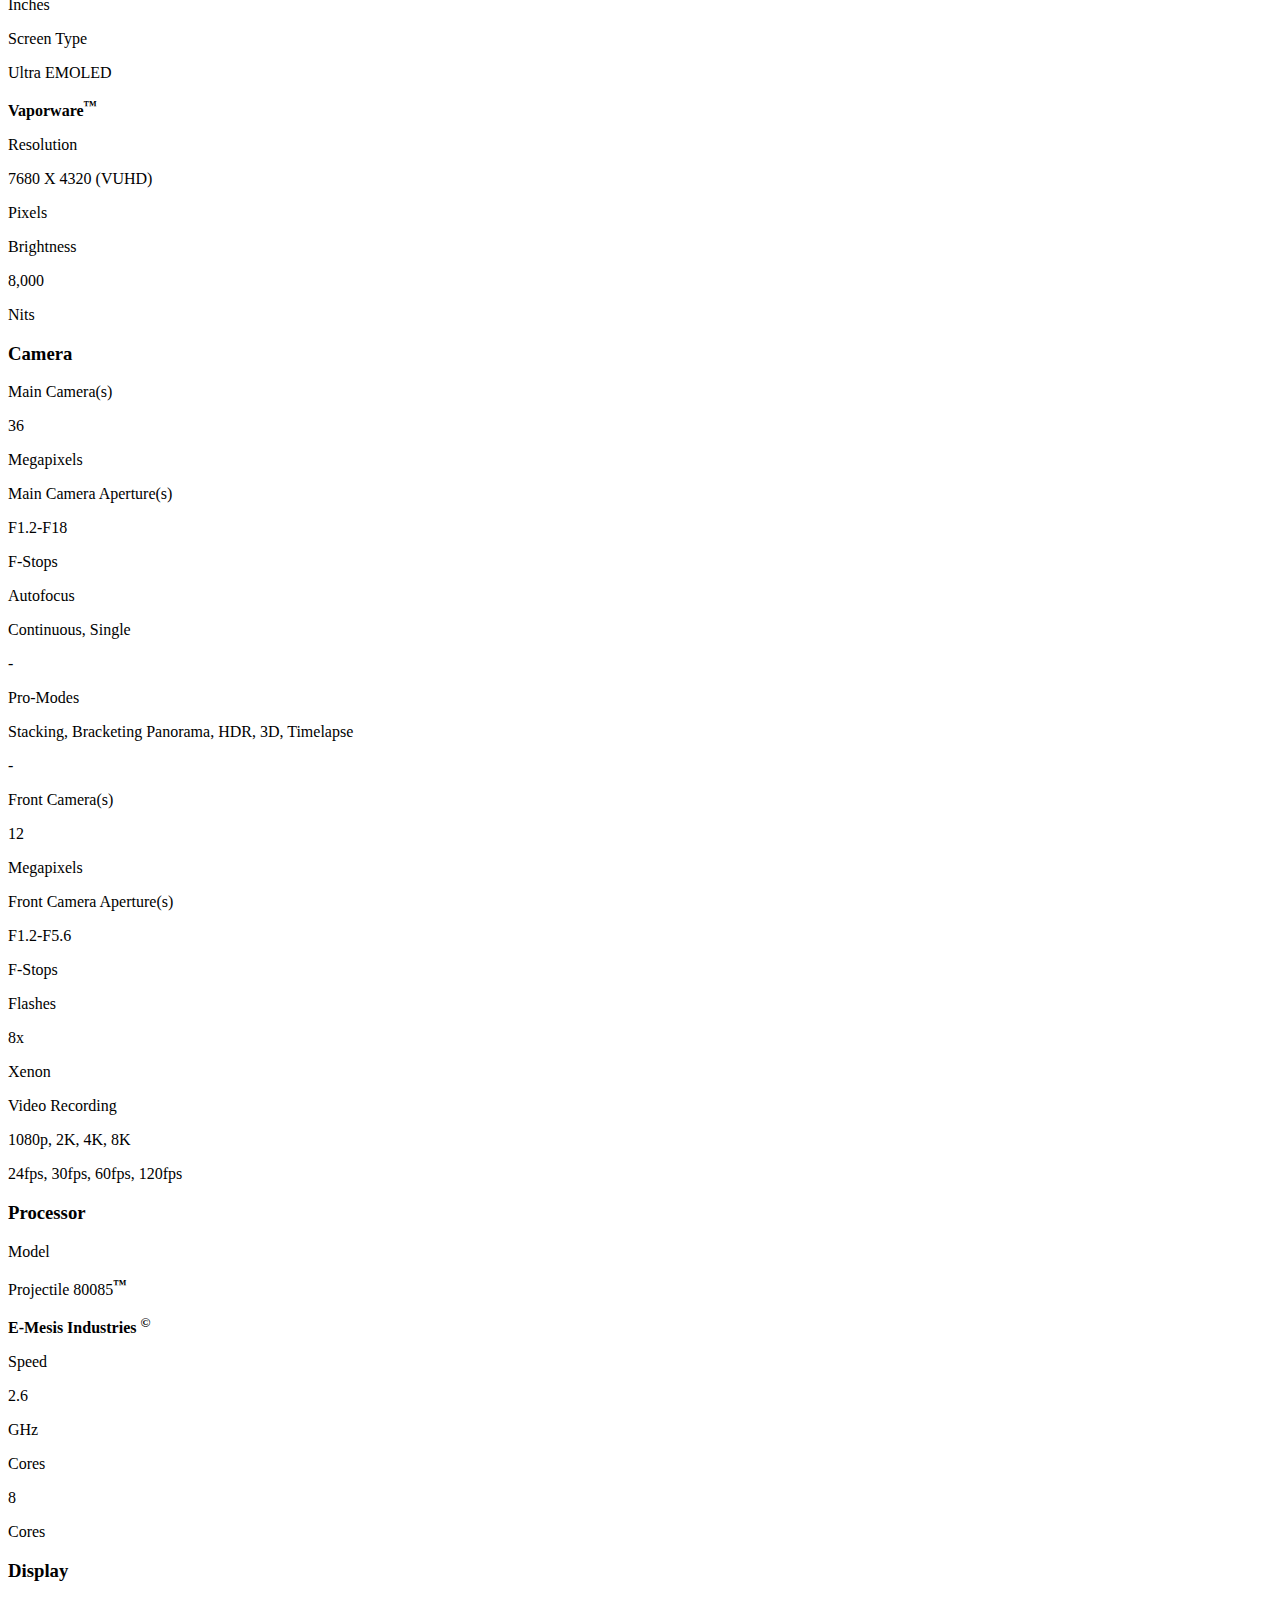
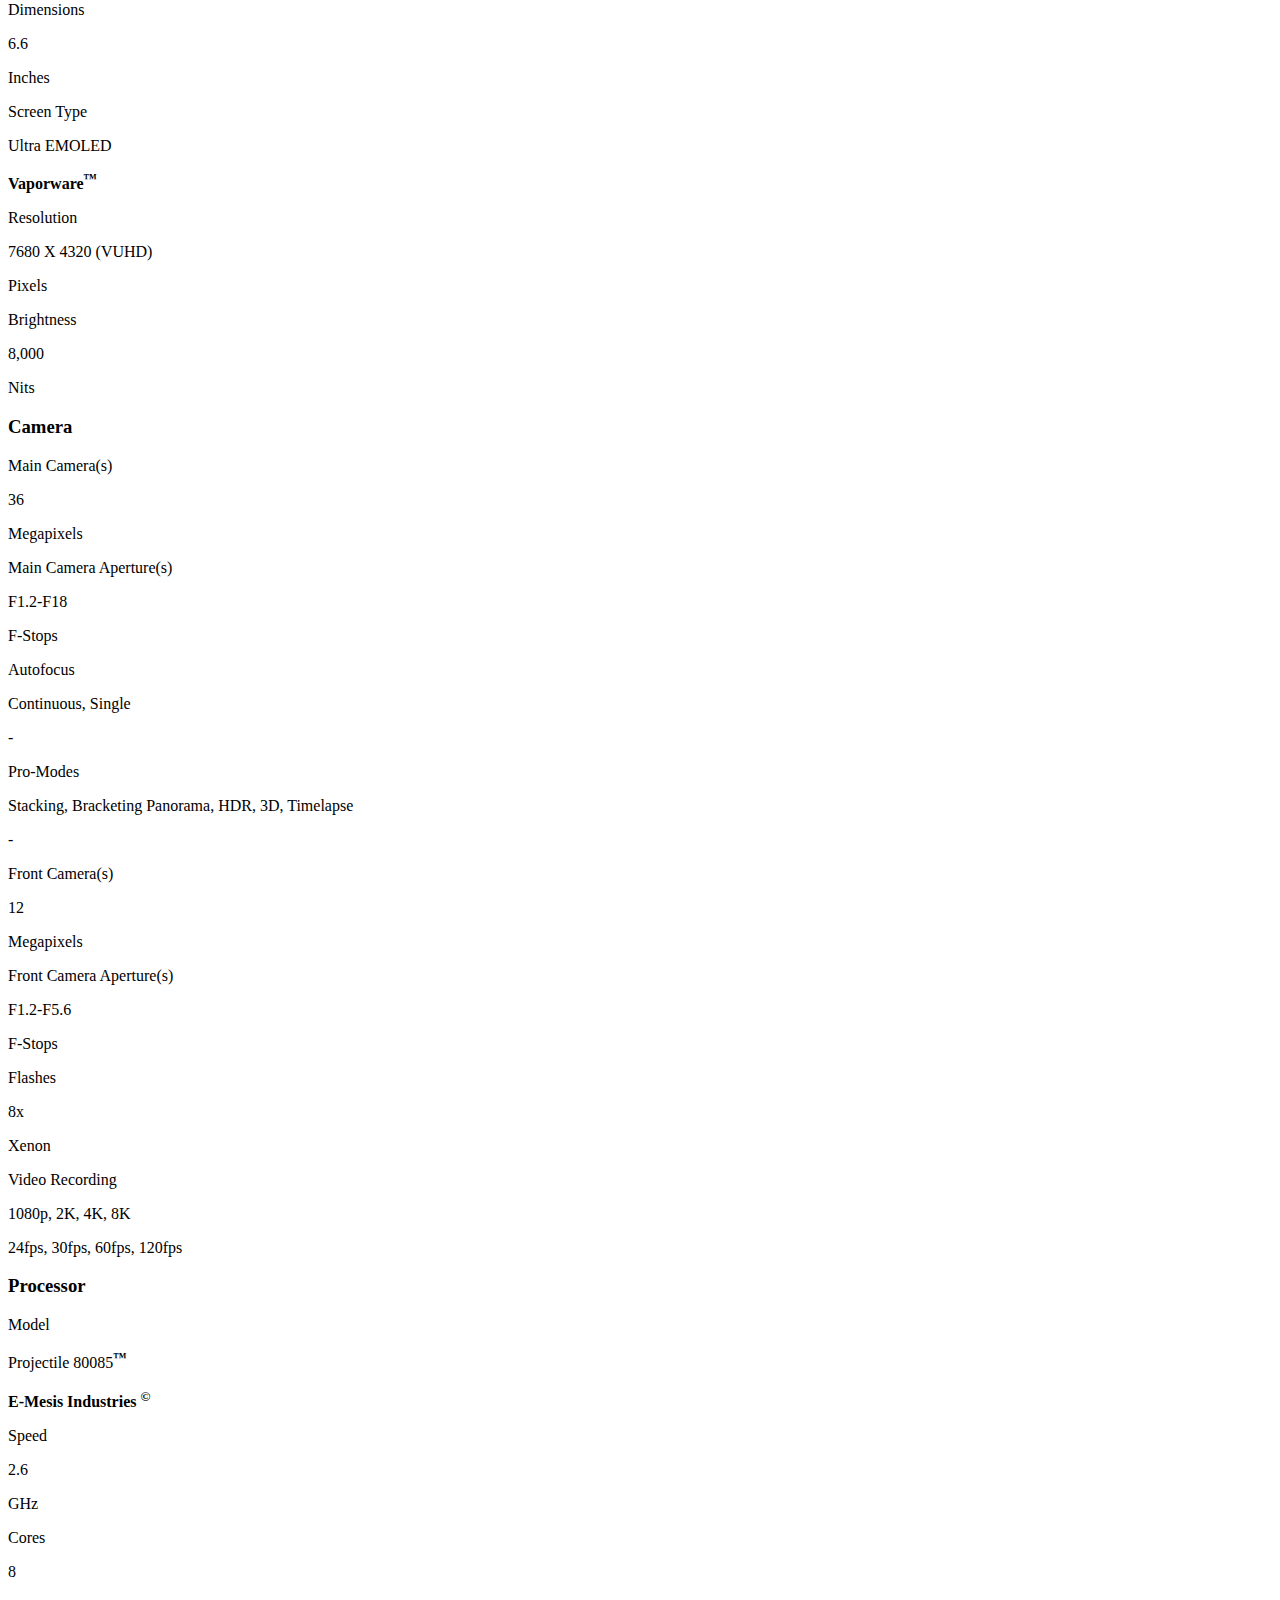
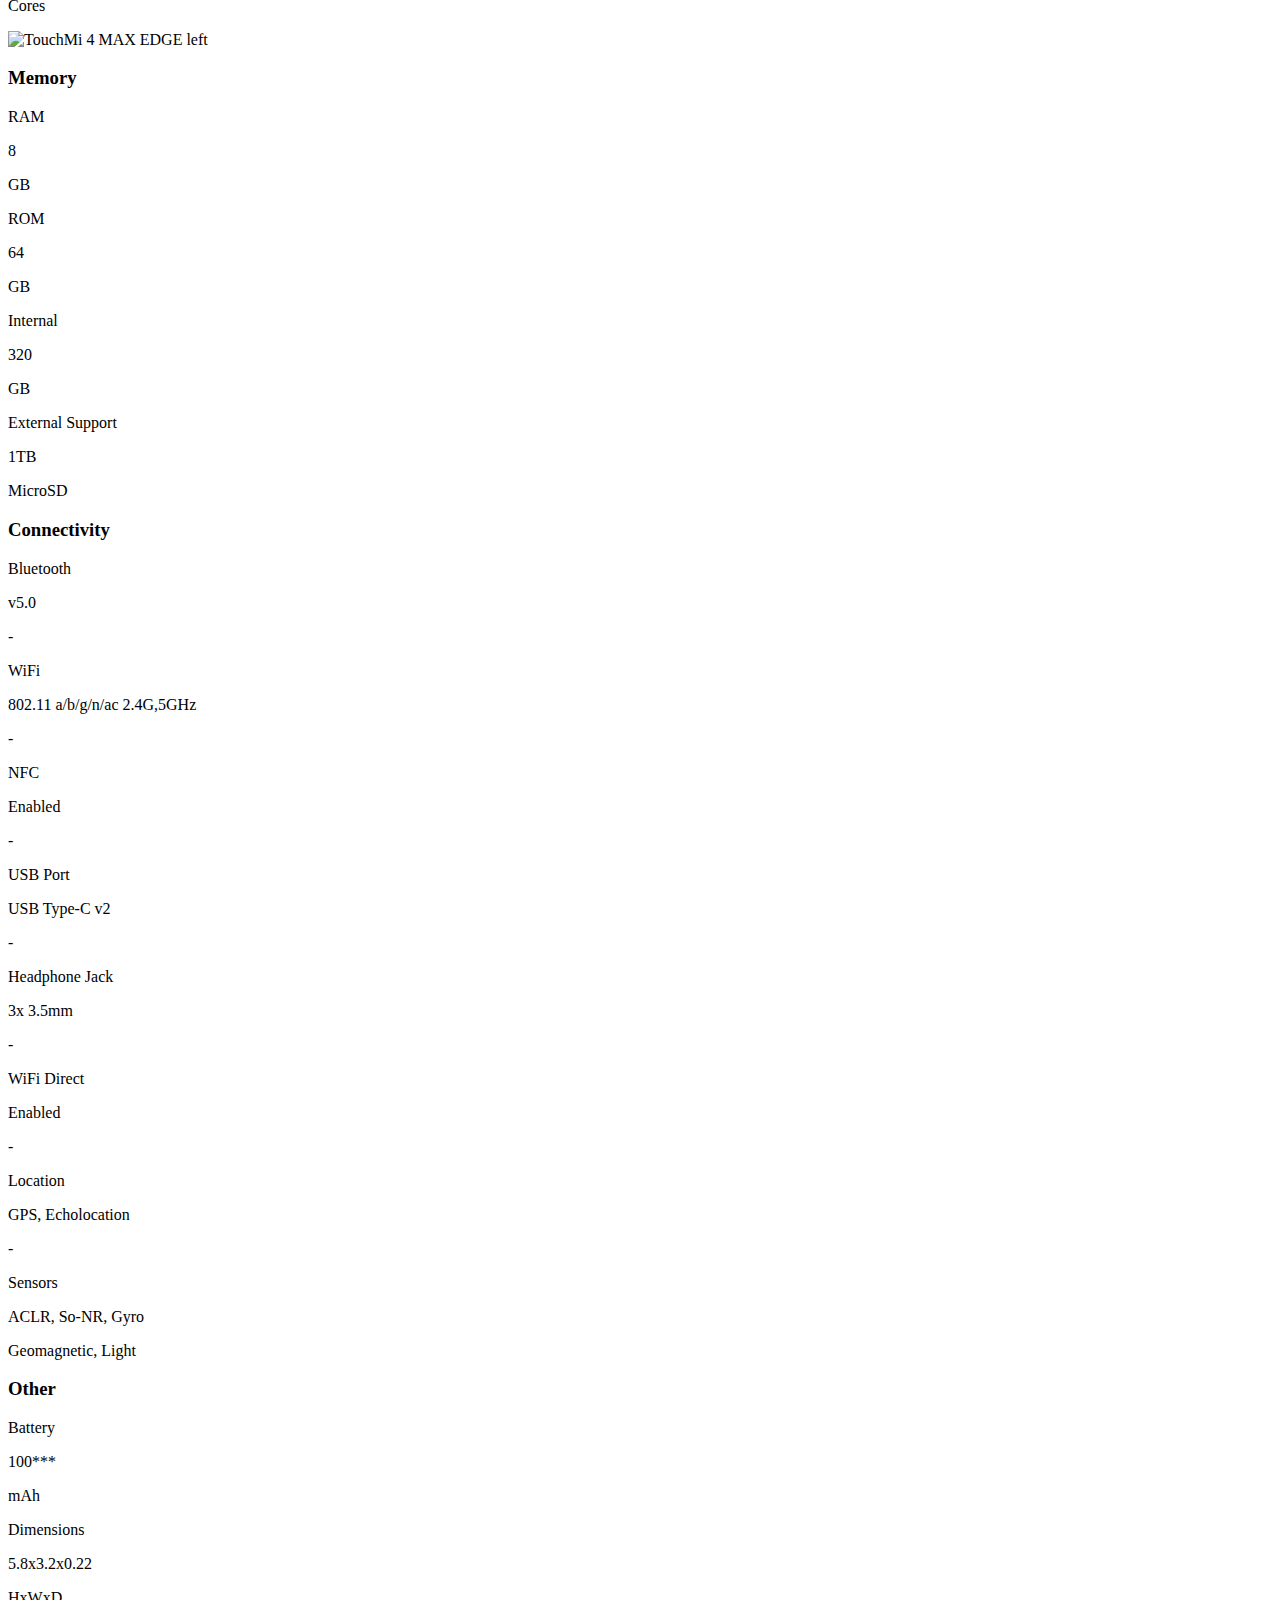
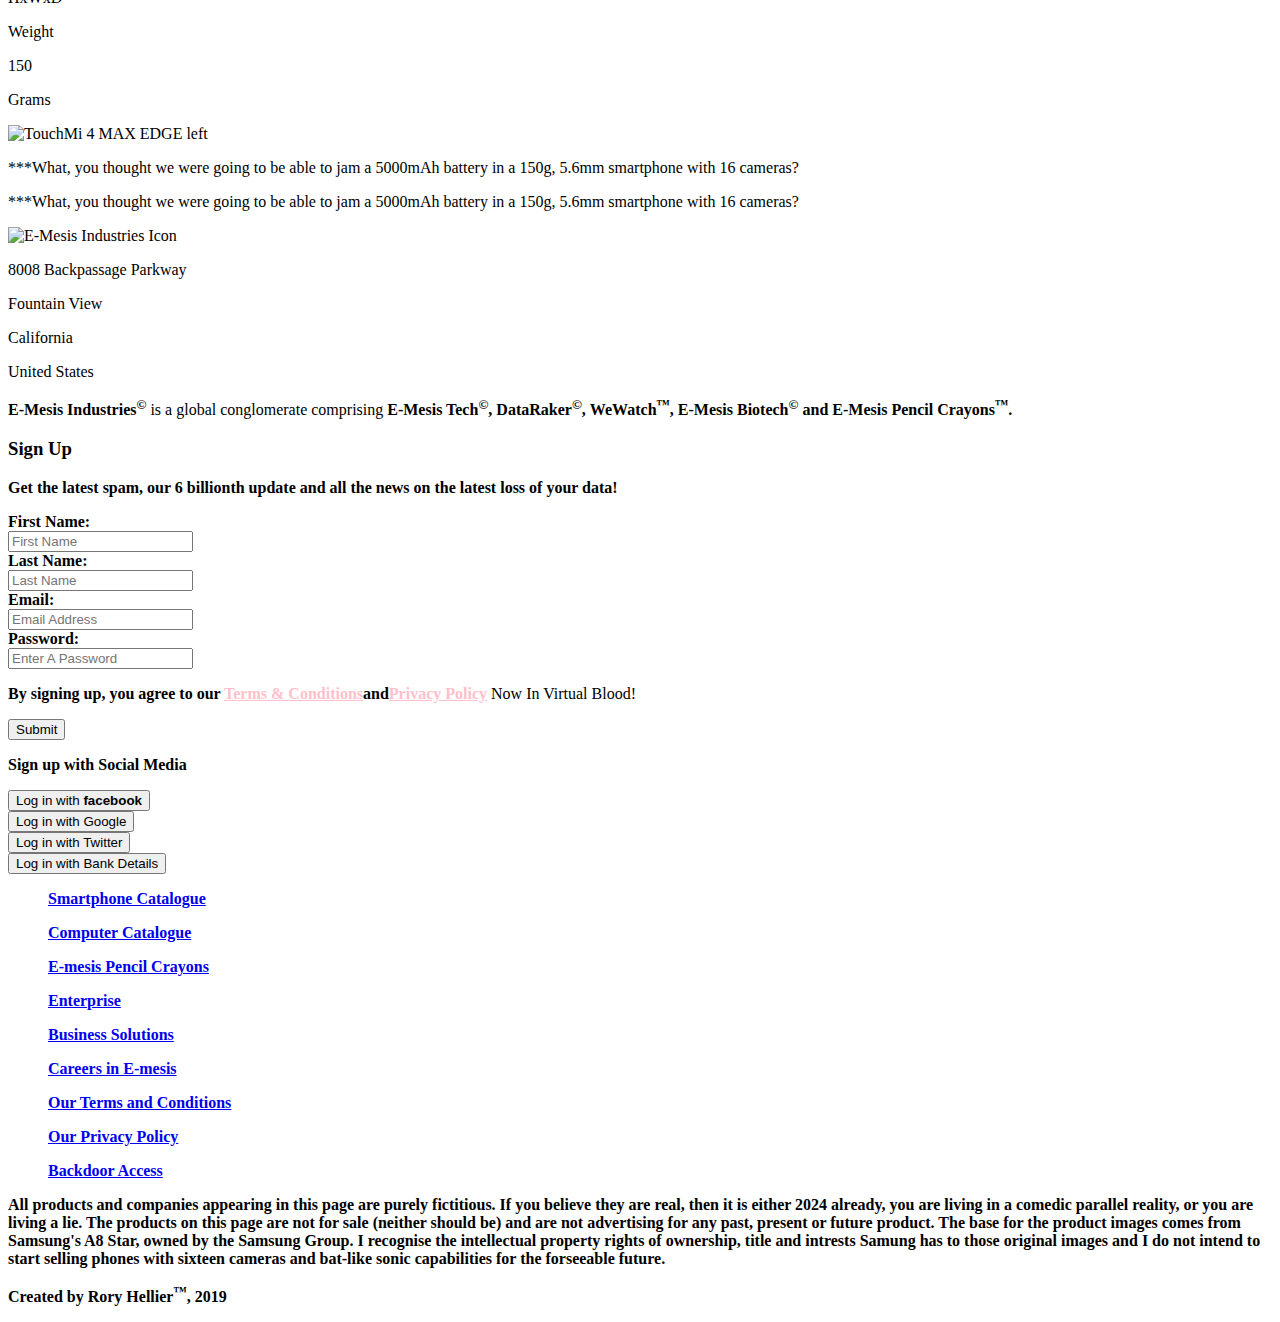
==== commit b9763297: "Update index.html" ====
--- a/index.html
+++ b/index.html
@@ -4,7 +4,7 @@
         <meta charset="utf-8">
         <meta http-equiv="X-UA-Compatible" content="IE=edge">
         <title>TouchMi 4 MAX EDGE</title>
-        <link rel="stylesheet" href="/CSS%20v3.css">
+        <link rel="stylesheet" href="stylesheets/CSS%20v3.css">
         <link rel="stylesheet" href="https://cdnjs.cloudflare.com/ajax/libs/font-awesome/4.7.0/css/font-awesome.min.css">
         <meta name="viewport" content="width=device-width, initial-scale=1.0"/>
         <script>
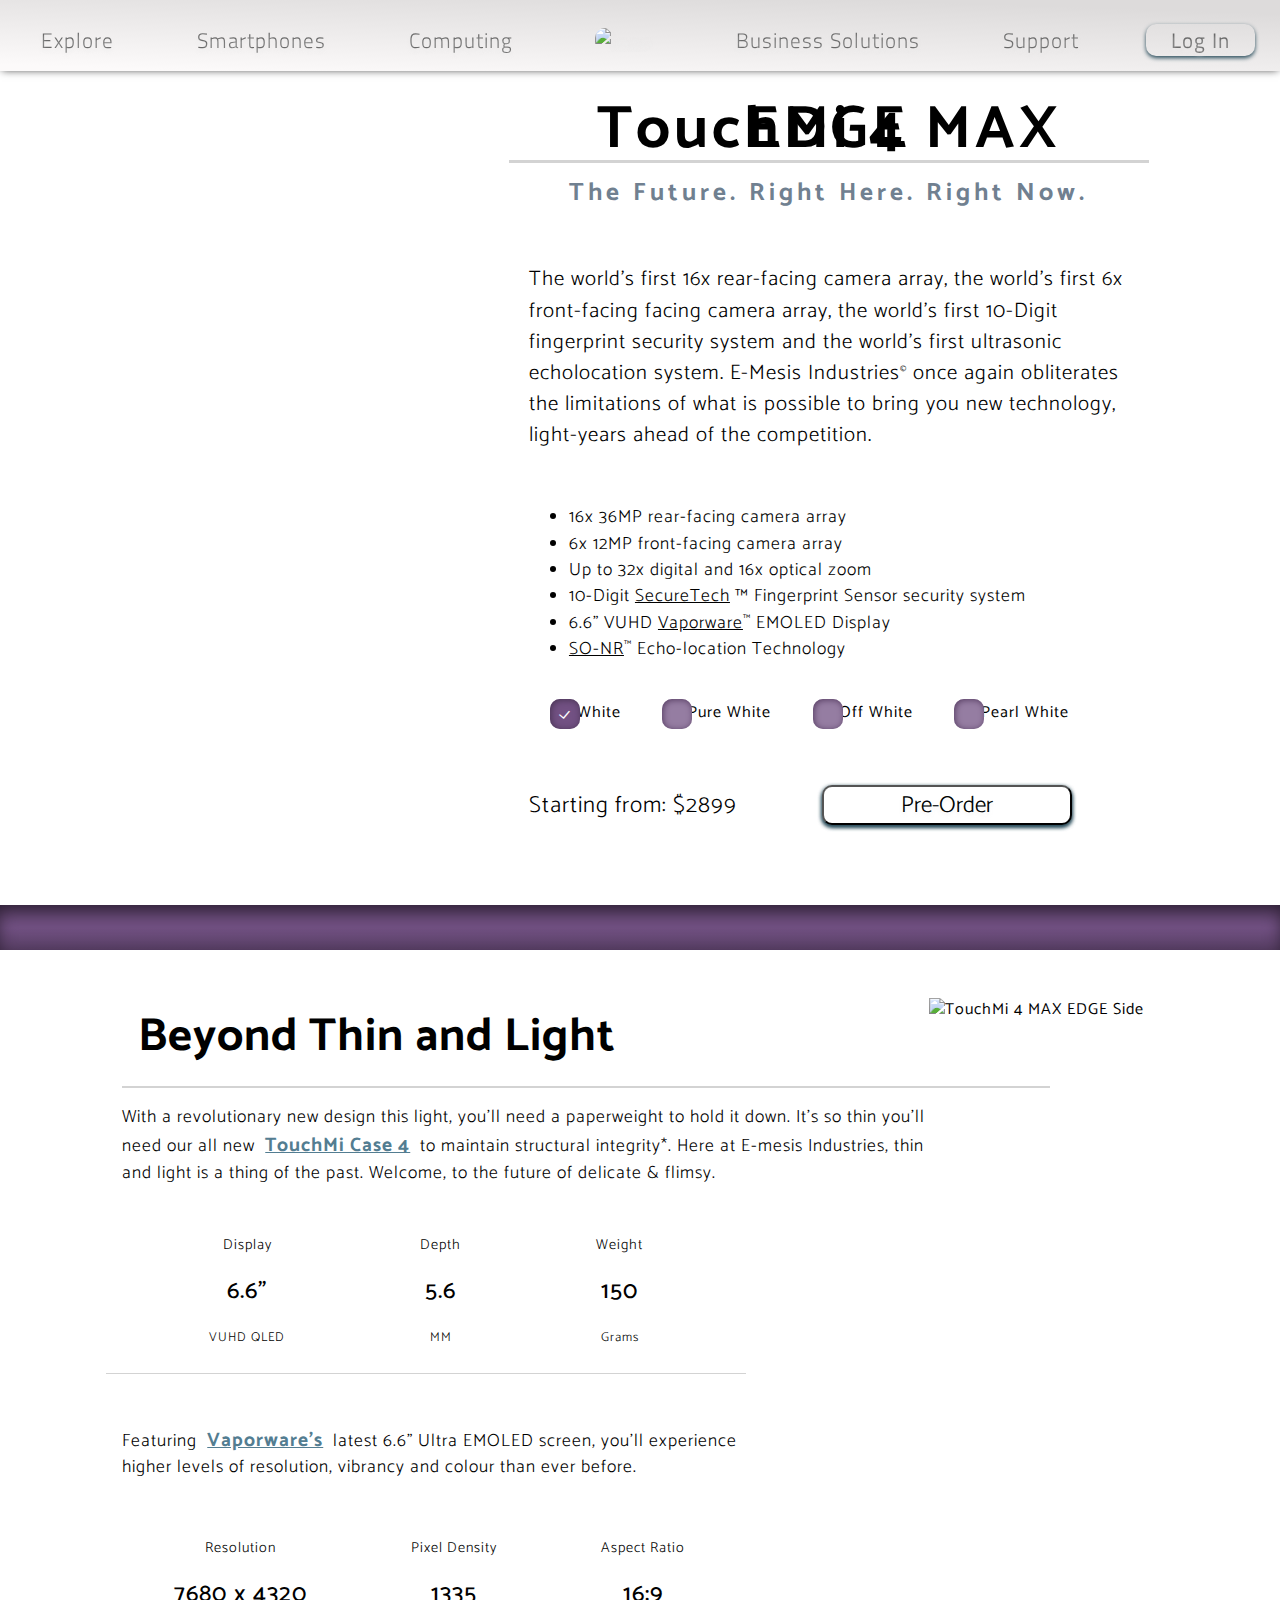
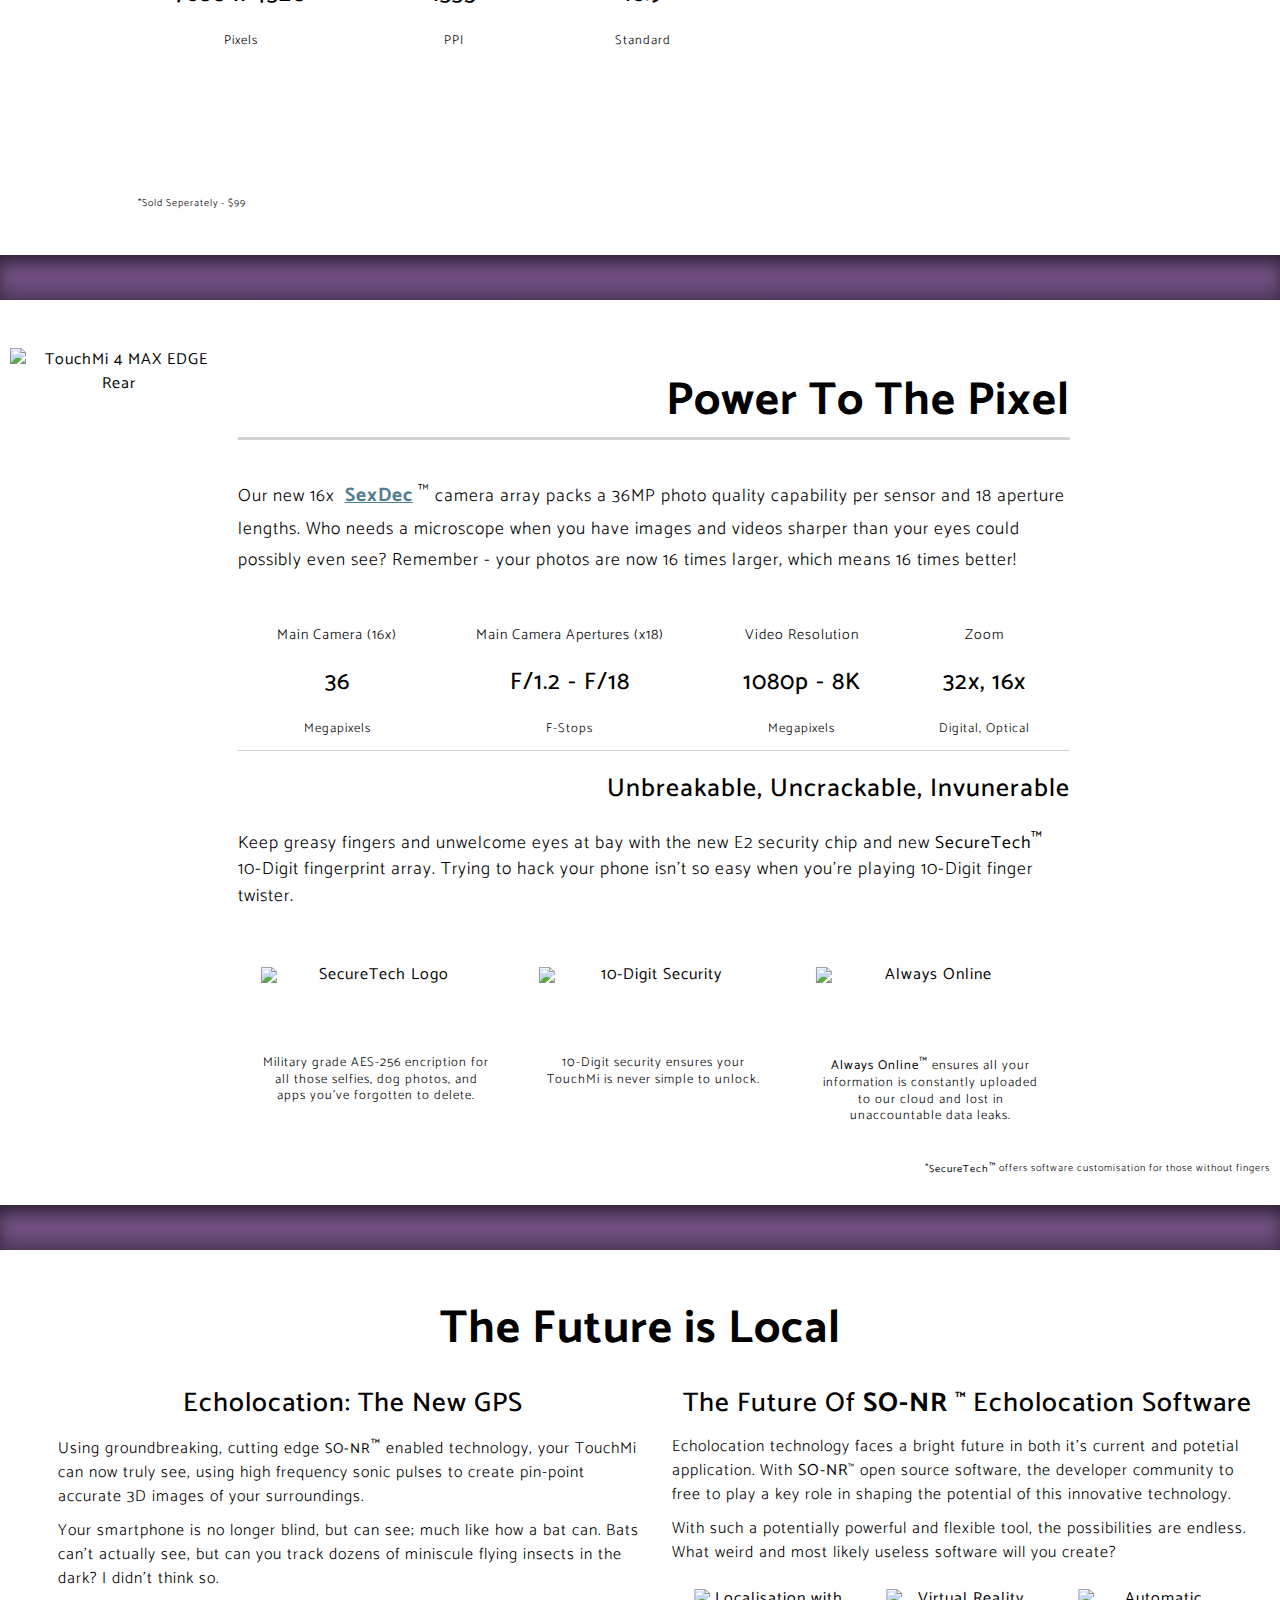
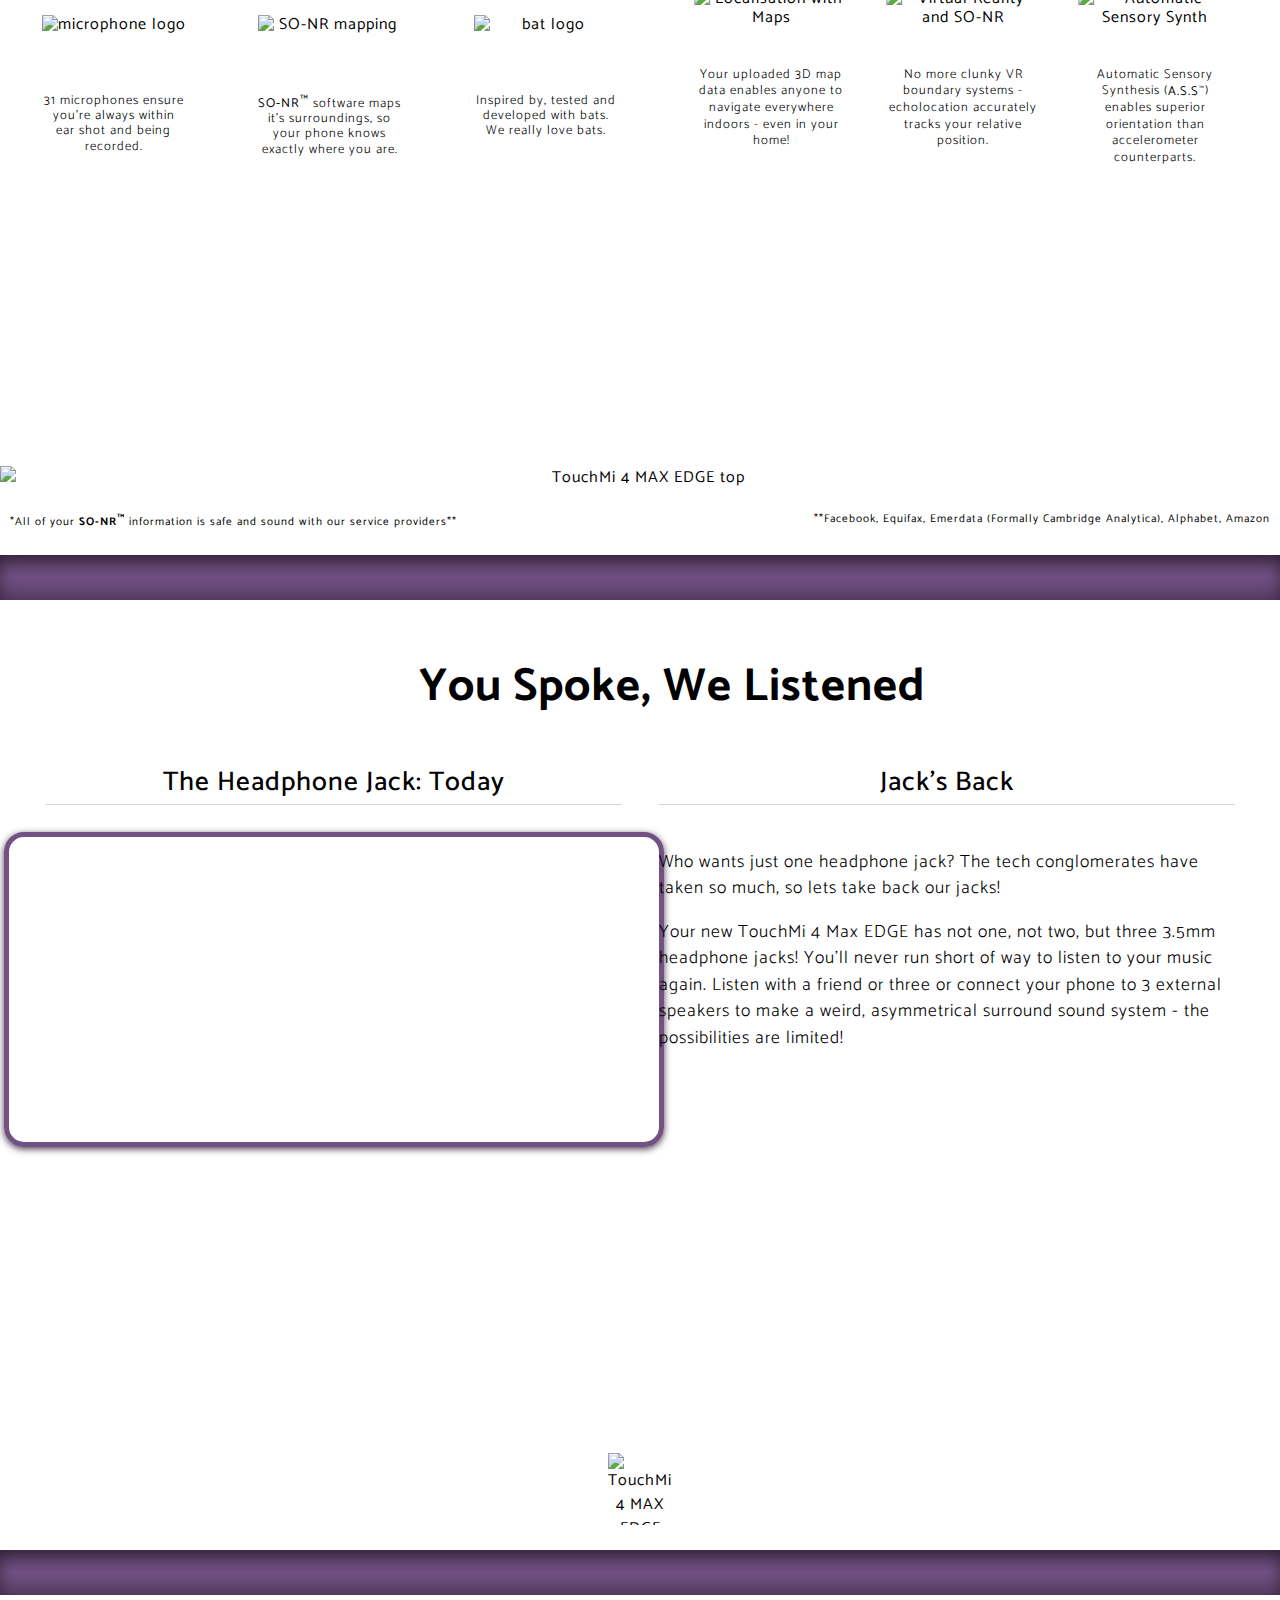
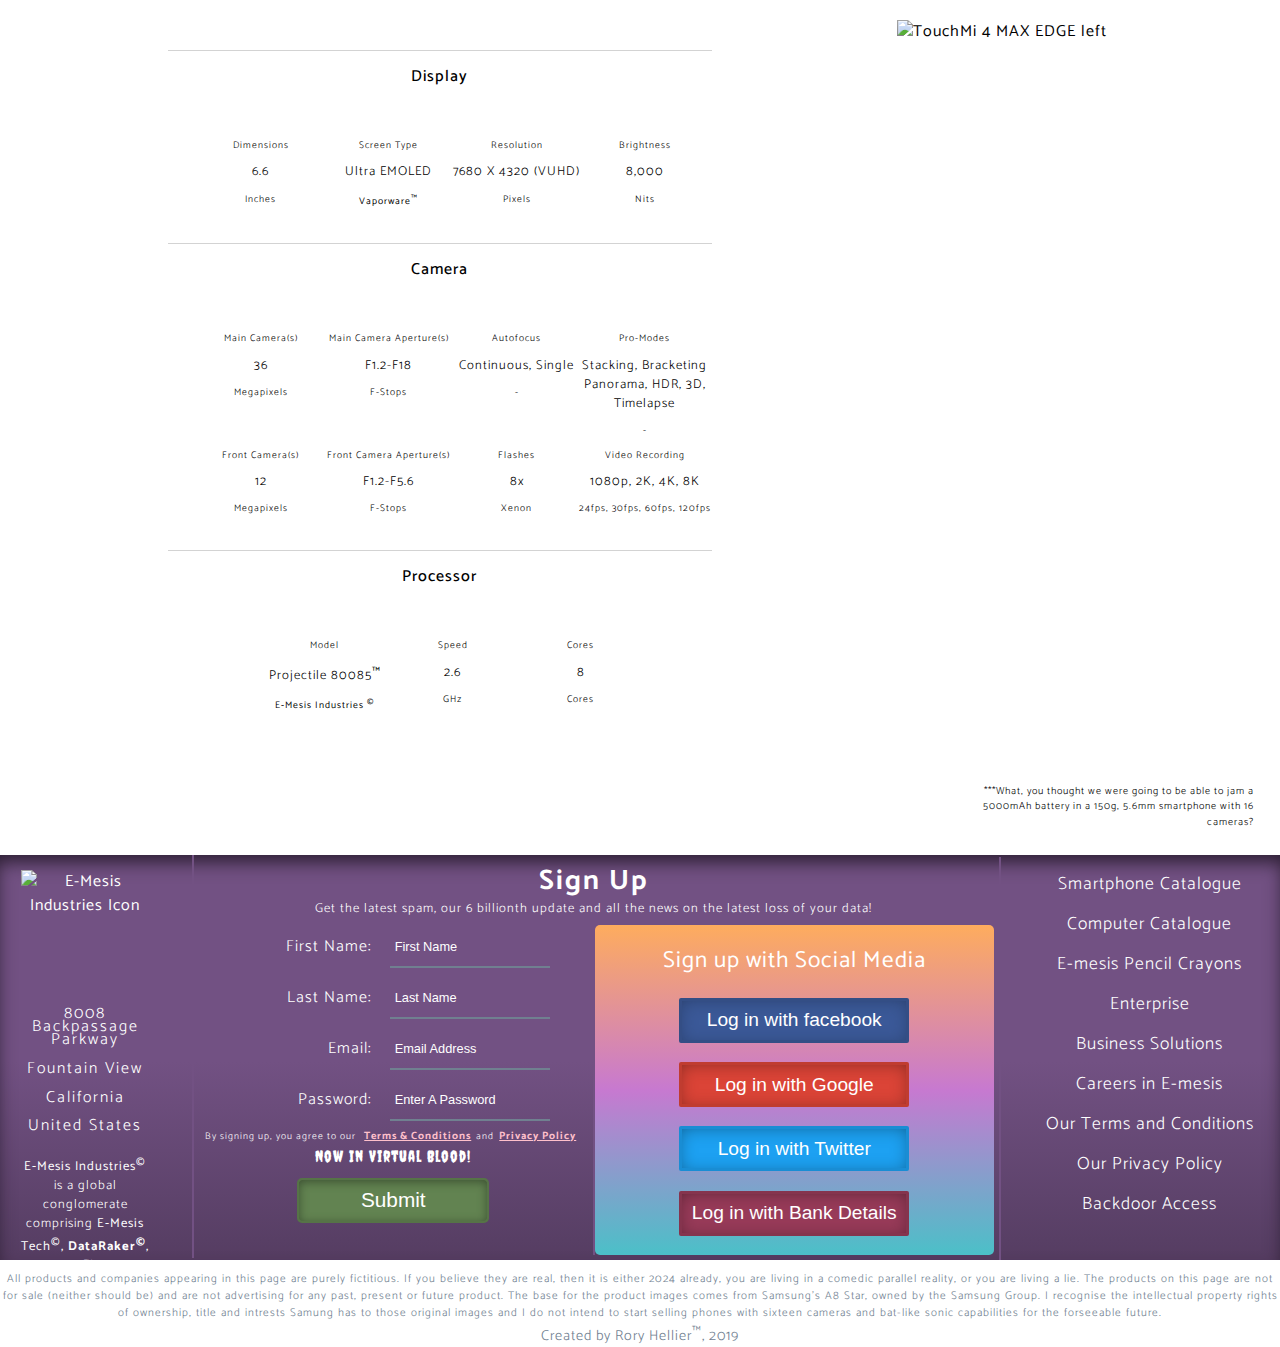
==== commit 506e3baf: "changed css path" ====
--- a/index.html
+++ b/index.html
@@ -4,8 +4,7 @@
         <meta charset="utf-8">
         <meta http-equiv="X-UA-Compatible" content="IE=edge">
         <title>TouchMi 4 MAX EDGE</title>
-        <link rel="stylesheet" href="stylesheets/CSS%20v3.css">
-        <link rel="stylesheet" href="https://cdnjs.cloudflare.com/ajax/libs/font-awesome/4.7.0/css/font-awesome.min.css">
+        <link rel="stylesheet" href="stylesheets/Version3.css">
         <meta name="viewport" content="width=device-width, initial-scale=1.0"/>
         <script>
         function myFunction() {
--- a/stylesheets/Version3.css
+++ b/stylesheets/Version3.css
@@ -0,0 +1,2574 @@
+@import url('https://fonts.googleapis.com/css?family=Ubuntu:300,400,500,700&display=swap');
+@import url('https://fonts.googleapis.com/css?family=Titillium+Web:200,200italic,300,300italic,regular,italic,600,600italic,700,700italic,900');
+@import url(https://fonts.googleapis.com/css?family=Catamaran:100,200,300,regular,500,600,700,800,900);
+@import url('https://fonts.googleapis.com/css?family=Creepster&display=swap');
+@-webkit-keyframes slide-in-top{0%{-webkit-transform:translateY(0px);transform:translateY(0px);opacity:0}100%{-webkit-transform:translateY(0);transform:translateY(0);opacity:1}}@keyframes slide-in-top{0%{-webkit-transform:translateY(-10px);transform:translateY(-10px);opacity:0}100%{-webkit-transform:translateY(0);transform:translateY(0);opacity:1}}
+@-webkit-keyframes slide-in-left{0%{-webkit-transform:translateX(-1000px);transform:translateX(-1000px);opacity:0}100%{-webkit-transform:translateX(0);transform:translateX(0);opacity:1}}@keyframes slide-in-left{0%{-webkit-transform:translateX(-15px);transform:translateX(-15px);opacity:0}100%{-webkit-transform:translateX(0);transform:translateX(0);opacity:1}}
+@-webkit-keyframes slide-in-top{0%{-webkit-transform:translateY(-1000px);transform:translateY(-1000px);opacity:0}100%{-webkit-transform:translateY(0);transform:translateY(0);opacity:1}}@keyframes slide-in-top{0%{-webkit-transform:translateY(-10px);transform:translateY(-10px);opacity:0}100%{-webkit-transform:translateY(0);transform:translateY(0);opacity:1}}
+@-webkit-keyframes swing-in-top-fwd{0%{-webkit-transform:rotateX(-100deg);transform:rotateX(-100deg);-webkit-transform-origin:top;transform-origin:top;opacity:0}100%{-webkit-transform:rotateX(0deg);transform:rotateX(0deg);-webkit-transform-origin:top;transform-origin:top;opacity:1}}@keyframes swing-in-top-fwd{0%{-webkit-transform:rotateX(-100deg);transform:rotateX(-100deg);-webkit-transform-origin:top;transform-origin:top;opacity:0}100%{-webkit-transform:rotateX(0deg);transform:rotateX(0deg);-webkit-transform-origin:top;transform-origin:top;opacity:1}}
+@-webkit-keyframes fade-in{0%{opacity:0.5}100%{opacity:1}}@keyframes fade-in{0%{opacity:0.5}100%{opacity:1}}
+
+html {
+    font-size: 16px;
+    font-family: 'Catamaran', sans-serif;
+    line-height: 1.5;
+    letter-spacing: 1px;
+    text-align: center;
+    height: 100vh;
+    width: 100vw;
+    padding: 0;
+    margin: 0;
+    background-color: white;
+}
+
+body {
+    padding: 0;
+    margin: 0; 
+    width: 100vw;
+    height: auto;
+    /* overflow-X: hidden; */
+}
+body::-webkit-scrollbar { 
+    display: none; 
+}
+
+/* Navbar Logos */
+.logo {
+    position: relative;
+    top: 0px;
+    height: 70px;
+    width: auto;
+    padding: 0 auto;
+    margin: 0 auto;
+    border-radius: 10px;
+}
+
+.min-logo {
+    position: relative;
+    top: 1px;
+    height: 42px;
+    width: auto;
+    padding: 0;
+    margin: 0;
+    border-radius: 5px;
+}
+.min-menu {
+    position: absolute;
+    top: 12px;
+    right: 10px;
+    height: 20px;
+    width: auto;
+    opacity: 0.7;
+    padding: 0;
+    margin: 0;
+}
+
+/* NAVBAR */
+    /* Navbar & Container */
+    .nav-container {
+        position: fixed;
+        margin-top: -25px;
+        width: 100vw;
+        height: 45px;
+        border-bottom: 0.5px solid #D6D6D6;
+        background-image: linear-gradient( 1.9deg,  rgba(252,250,250,1) 5.7%, rgba(221,219,219,1) 87.7% );
+        z-index: 5555;
+        animation-delay: 0.3s;
+        -moz-box-shadow: 0px 1px 8px -2px rgba(0,0,0,0.75);
+        box-shadow: 0px 1px 8px -2px rgba(0,0,0,0.75);
+        -webkit-box-shadow: 0px 1px 8px -2px rgba(0,0,0,0.75);
+    }
+    .navbar {
+        display: flex;
+        position: fixed;
+        margin-top: -25px;
+        visibility: hidden;
+        width: 100vw;
+        height: 80px;
+        white-space: wrap;
+        word-break: break-word;
+        justify-content: space-around;
+        align-content: center;
+        align-items: center;
+        margin: 0 auto;
+        padding: 0;
+        z-index: 5555;
+        text-align: center;
+    }
+
+    
+    /* Navbar & Container Hover Behaviour */
+    .nav-container:hover .navbar {
+        visibility: visible;
+    }
+    .nav-container:hover .min-logo, .nav-container:hover .min-menu {
+        display: none;
+    }
+    .nav-container:hover {
+        height: 71px;
+        z-index: 5555;
+        border-bottom: none;
+        background-image: linear-gradient( 1.9deg,  rgba(252,250,250,1) 5.7%, rgba(221,219,219,1) 87.7% );
+        -webkit-animation: slide-in-top 0.5s cubic-bezier(0.250, 0.460, 0.450, 0.940) both;
+        animation: slide-in-top 0.5s cubic-bezier(0.250, 0.460, 0.450, 0.940) both;
+    }
+
+    /* Navbar Elements */
+    .login {
+        position: relative;
+        font-weight: 500 !important;
+        background: linear-gradient( 180deg,  rgba(119,203,239,0.42) -0.5%, rgba(100,196,237,0.38) 101.5% );
+        -webkit-background-clip: text;
+        -moz-background-clip: text;
+        background-clip: text;
+        text-shadow: 0px 3px 3px rgba(235,235,235,0.5);
+        box-shadow: 0px 2px 4px rgb(38, 74, 89);
+        border: 2px linear-gradient( 179deg,  rgba(100,196,237,0.57) 1.9%, rgba(75,147,178,1) 87.5% );
+        border-radius: 10px;
+        padding: 0px 25px !important;
+    }
+    .login:hover {
+        border-top: none !important;
+        box-shadow: 0px 4px 8px #ED8D64 !important;
+        border: 2px linear-gradient( 179deg,  rgba(100,196,237,0.57) 1.9%, rgba(75,147,178,1) 87.5% );
+    }
+
+        /* Navbar Styling */
+        li {
+            list-style: none;
+        }
+        li a {
+            text-decoration: none;
+            border: none;
+        }
+        .navbar li {
+            float: left;
+            padding: 0;
+            text-align: left;
+            background: transparent;
+        }
+        .navbar > li:hover > a {
+            border-top: 3px solid #ED8D64;
+            color: transparent;
+            background: #ED8D64;
+            -webkit-background-clip: text;
+            -moz-background-clip: text;
+            background-clip: text;
+            text-shadow: 0px 3px 3px rgba(178,106,75,0.3);
+            -webkit-animation: slide-in-left 0.5s cubic-bezier(0.250, 0.460, 0.450, 0.940) both;
+	        animation: slide-in-left 0.5s cubic-bezier(0.250, 0.460, 0.450, 0.940) both;
+        }
+        .navbar li:first-child {
+            border: none;
+        }
+        .navbar > li > a {
+            color: transparent;
+            background: #666666;
+            -webkit-background-clip: text;
+            -moz-background-clip: text;
+            background-clip: text;
+            text-shadow: 0px 3px 3px rgba(235,235,235,0.5);
+        }
+        .navbar li a {
+            padding: 14px 16px;
+            font-family: 'Titillium Web', 'Courier New', Courier, monospace;
+            font-weight: 300;
+            text-align: left;
+            font-size: 1.3rem;
+            line-height: 1.2em;
+            vertical-align: top;
+        }
+        .navbar li:hover a {
+            color: #ED8D64;
+            font-weight: 600;
+            -webkit-animation: slide-in-top 0.5s cubic-bezier(0.250, 0.460, 0.450, 0.940) both;
+            animation: slide-in-top 0.5s cubic-bezier(0.250, 0.460, 0.450, 0.940) both;
+        }
+        .dropdown {
+            display: block;
+            position: absolute;
+            width: 180px;
+            top: 71px;
+            opacity: 1;
+            background-color: transparent;
+            font-size: 1em;
+            visibility: hidden;
+            padding: 0;
+            margin: 0;
+        }
+        .hassubs {
+            padding: 14px 16px;
+            z-index: 1;
+        }
+        /* First Sub Level */
+        .sub {
+            position: relative;
+            font-size: 0.8em !important;
+            width: 200px;
+            border-left: none !important;
+            z-index: 5;
+        }
+        .subs:last-child {
+            border: none !important;
+        }
+        .hassubs:hover .dropdown, .hassubs .hassubs:hover .dropdown {
+            opacity: 0.8;
+            visibility: visible;
+        }
+        .navbar li:hover ul a, .navbar li ul li ul li:hover {
+            display: flex;
+            position: relative;
+            overflow: hidden;
+            background-color: rgba(221,219,219,1);
+            color: #19313B;
+            font-weight: 300;
+            border-radius: 2px;
+            opacity: 0.9;
+            width: 190px;
+            height: auto;
+            z-index: 5;
+        }
+        .navbar li ul li:hover a, .navbar li ul li ul li:hover a {
+            color: #ED8D64;
+            font-weight: 300;
+            opacity: 1;
+        }
+        /* Second Sub Level */
+        .navbar > li > ul > li > ul > li > a {
+            color: #19313B !important;
+        }
+        .navbar > li > ul > li > ul > li:hover > a {
+            color: #ED8D64 !important;
+            font-weight: 600;
+        }
+        .hassubs .hassubs .dropdown .sub {
+            position: relative;
+            top: 20px;
+            left: 80px;
+            width: 210px;
+            background-color: rgba(221,219,219,1);
+            opacity: 0.9;
+            border-radius: 2px;
+        }
+        .hassubs .hassubs .dropdown {
+            position: absolute;
+            width: 160px;
+            left: 141px;
+            top: 0px;
+            opacity: 1;
+            visibility: hidden;
+            z-index: 5555;
+        }
+        .hassubs .hassubs:hover .dropdown {
+            -webkit-animation: slide-in-left 0.5s cubic-bezier(0.250, 0.460, 0.450, 0.940) both;
+	        animation: slide-in-left 0.5s cubic-bezier(0.250, 0.460, 0.450, 0.940) both;
+        }
+
+/* Mobile Navbar */
+.mobile-nav {
+    display: none;
+}
+.active {
+    display: none;
+}
+.mobile-nav-links {
+    display: none;
+}
+
+/* Image Containers & Text Divs */
+.image-order {
+    z-index: 1;
+}
+
+/* Links Styling */
+    a:link {
+        font-weight: 700;
+        color: #537d91;
+        font-size: 1.1em;
+        padding: 0px 5px;
+    }
+    a:visited {
+        font-weight: 300;
+        color: #23374d;
+        padding: 0px 5px;
+    }
+    a:hover {
+        font-weight: 700;
+        text-decoration: 1px wavy #537d91;
+        color: #f77754;
+        background-color: #e4f2f0;
+        border-radius: 5px;
+        padding: 0px 5px;
+    }
+    a:active {
+        font-weight: 500;
+        text-decoration: 1px wavy #f77754;
+        color: #537d91;
+        padding: 0px 5px;
+    }
+
+.page-spacers {
+    display: block;
+    height: 5vh;
+    width: 100vw;
+    overflow: hidden;
+    padding: 0;
+    margin: 0;
+    background: #725183;
+    background: -moz-linear-gradient(top, #725183 0%, #725183 51%, #583f65 95%, #563d62 99%);
+    background: -webkit-gradient(left top, left bottom, color-stop(0%, #725183), color-stop(51%, #725183), color-stop(95%, #583f65), color-stop(99%, #563d62));
+    background: -webkit-linear-gradient(top, #725183 0%, #725183 51%, #583f65 95%, #563d62 99%);
+    background: -o-linear-gradient(top, #725183 0%, #725183 51%, #583f65 95%, #563d62 99%);
+    background: -ms-linear-gradient(top, #725183 0%, #725183 51%, #583f65 95%, #563d62 99%);
+    background: linear-gradient(to bottom, #725183 0%, #725183 51%, #583f65 95%, #563d62 99%);
+    filter: progid:DXImageTransform.Microsoft.gradient( startColorstr='#725183', endColorstr='#563d62', GradientType=0 );
+    -moz-box-shadow: inset 0px 10px 18px -3px rgba(43,30,49,1);
+    box-shadow: inset 0px 10px 18px -3px rgba(43,30,49,1);
+    -webkit-box-shadow: inset 0px 10px 18px -3px rgba(43,30,49,1);
+}
+.mobile-page-spacer {
+    display: none;
+}
+
+
+
+/* Landing Image & Elements Container */
+.front-back-image-container {
+    display: flex;
+    justify-content: space-around;
+    height: 95vh;
+    width: 100vw;
+    margin: 25px 0px;
+    background-color: white;
+    /* overflow: hidden; */
+    scroll-snap-align: start;
+    z-index: 1;
+}
+
+.front-back-image {
+    display: block;
+    position: relative;
+    /* float: left; */
+    top: 50%;
+    transform: translateY(-50%);
+    left: 10px;
+    height: 90vh;
+    max-width: 50vw;
+    margin: 0;
+    padding: 0;
+    z-index: 1;
+    pointer-events: none;
+}
+
+.front-back-image {
+    display: block;
+    position: relative;
+    height: 90vh;
+    width: auto;
+    flex: 0 1 auto;
+ }
+
+/* Landing Text & Elements */
+.landing-elements {
+    display: flex;
+    justify-content: space-evenly;
+    align-items: flex-start;
+    align-content: center;
+    flex-flow: column nowrap;
+    margin: 5px;
+    padding: 5px;
+    z-index: 2;
+}
+    .landing-text {
+        position: relative;
+        top: 20px;
+        left: 0px;
+        height: auto;
+        max-width: 50vw;
+        text-align: center;
+        font-family: 'Catamaran', sans-serif;
+        font-size: 60px;
+        font-weight: 700;
+        line-height: 0px;
+        letter-spacing: 4px;
+    }
+    .landing-text-1 {
+        display: block;
+        position: relative;
+        max-width: 50vw;
+        padding: 0px 0px 30px 0px;
+        border-bottom: 3px solid lightgray;
+    }
+    .landing-text-2 {
+        display: block;
+        position: relative;
+        top: -30px;
+        max-width: 50vw;
+        font-size: 25px;
+        color: slategray;
+    }
+    .landing-blurb {
+        display: block;
+        position: relative;
+        top: -20px;
+        height: auto;
+        max-width: 48vw;
+        word-wrap: normal;
+        text-align: left;
+        line-height: 1.5;
+        letter-spacing: 1px;
+        font-family: inherit;
+        font-size: 1.3em;
+        font-weight: 300;
+        padding: 20px 20px;
+    }
+    .specs {
+        display: block;
+        position: relative;
+        top: -40px;
+        left: 10px;
+        height: auto;
+        max-width: 50vw;
+        text-align: left;
+        font-family: inherit;
+        font-size: 1.1em;
+        font-weight: 300;
+        padding: 0px 10px;
+        margin: 0
+    }
+    .specs > ul > li {
+        list-style-type: disc !important;
+    }
+
+/* Color Selection */
+.color-container {
+    display: block;
+    position: relative;
+    /* top: -20px; */
+    width: 50vw;
+    height: auto;
+    margin-top: -40px;
+}
+.color-form {
+    display: flex;
+    justify-content: space-evenly;
+    align-content: flex-start;
+    align-items: flex-start;
+    position: relative;
+    max-width: 45vw;
+    height: auto;
+    text-align: center;
+    padding: 5px 0px;
+}
+.color-button {
+    -webkit-appearance: none;
+    -moz-appearance: none;
+    appearance: none;
+    display: inline-block;
+    position: relative;
+    background-color: #957DA2;
+    -webkit-box-shadow: inset 1px 1px 6px 0px rgba(86,61,98,1);
+    -moz-box-shadow: inset 1px 1px 6px 0px rgba(86,61,98,1);
+    box-shadow: inset 1px 1px 6px 0px rgba(86,61,98,1);
+    color: white;
+    top: -5px;
+    right: -20px;
+    height: 30px;
+    width: 30px;
+    border: 0px;
+    border-radius: 10px;
+    cursor: pointer;
+    margin-right: 0px;
+    outline: none;
+}
+
+.color-button:checked::before {
+    position: absolute;
+    font-size: 1em;
+    font-family: inherit;
+    left: 11px;
+    top: 7px;
+    content: '\02143';
+    transform: rotate(40deg);
+}
+.color-button:hover {
+    background-color: #A792B2;
+    -webkit-box-shadow: inset 1px 1px 9px 0px rgba(131,81,123,1);
+    -moz-box-shadow: inset 1px 1px 9px 0px rgba(131,81,123,1);
+    box-shadow: inset 1px 1px 9px 0px rgba(131,81,123,1);
+    -webkit-animation: fade-in 0.8s cubic-bezier(0.390, 0.575, 0.565, 1.000) both;
+    animation: fade-in 0.8s cubic-bezier(0.390, 0.575, 0.565, 1.000) both;
+}
+.color-button:checked {
+    background-color: #725183;
+    -webkit-box-shadow: inset 1px 1px 7px 0px rgba(71,51,82,1);
+    -moz-box-shadow: inset 1px 1px 7px 0px rgba(71,51,82,1);
+    box-shadow: inset 1px 1px 7px 0px rgba(71,51,82,1);
+}
+.color-button > label {
+    font-size: 1em;
+    font-family: inherit;
+    color: darkgray;
+    -webkit-font-smoothing: antialiased;
+    -moz-osx-font-smoothing: grayscale;
+    cursor: pointer;
+
+}
+
+/* Pre-Order Form */
+.pre-order-form {
+    display: block;
+    position: relative;
+    max-width: 50vw;
+    height: auto;
+    text-align: center;
+    padding: 30px 20px;
+}
+.price {
+    display: inline-block;
+    position: relative;
+    font-family: inherit;
+    font-size: 1.2em;
+    font-weight: 300;
+    text-align: left;
+    padding: 0 40px 0 0;
+    margin: 0;
+}
+.pre-order-button {
+    display: inline-block;
+    position: relative;
+    top: 0px;
+    font-family: 'Catamaran', sans-serif;
+    font-size: 1.2em;
+    font-weight: 300;
+    -moz-background-clip: text;
+    background-clip: text;
+    text-shadow: 0px 3px 3px rgba(235,235,235,0.5);
+    box-shadow: 0px 2px 4px rgb(38, 74, 89);
+    background-image: linear-gradient( 178.4deg,  rgba(148,174,186,0.31) 3%, rgba(83,125,145,0.69) 90.7% ) !important;;
+    background-image: url("https://www.transparenttextures.com/patterns/brilliant.png");
+    border-radius: 10px;
+    width: 250px;
+    height: 40px;
+    padding: 0;
+    margin: 0;
+    z-index: 9999;
+    transition: ease-out 0.1s;
+    -webkit-transition: ease-out 0.1s;
+    -moz-transition: ease-out 0.1s;
+}
+.pre-order-button:hover {
+    background-color: #8D9F69;
+    border-color: #6A774F;
+    transition: ease-in 0.2s;
+    -webkit-transition: ease-in 0.2s;
+    -moz-transition: ease-in 0.2s;
+}
+
+
+/* Right Image */
+.right-image-container {
+    display: flex;
+    height: 95vh;
+    width: 100vw;
+    margin: 25px 0px;
+    justify-content: space-around;
+    align-content: flex-start;
+    /* align-items: center; */
+    overflow: hidden;
+    scroll-snap-align: start;
+    background-color: white;
+    z-index: 1;
+}
+.right-image {
+    display: inline-block;
+    position: relative;
+    top: 50%;
+    transform: translateY(-50%);    
+    right: 15px;
+    height: 90vh;
+    width: auto;
+    z-index: 1;
+    pointer-events: none;
+}
+.mobile-right-image {
+    display: none;
+}
+.right-image-text-container {
+    display: flex;
+    position: relative;
+    flex-flow: column wrap;
+    height: 90vh;
+    width: 50vw;
+    z-index: 5;
+}
+.right-image-title {
+    display: block;
+    height: auto;
+    width: 70vw;
+    position: relative;
+    top: 0px;
+    text-align: left;
+    font-size: 1.7em;
+    font-family: 'Catamaran';
+    font-weight: 700;
+    margin: 0;
+    padding: 14px 16px;
+}
+.right-image-title > h2 {
+    border-bottom: 2px solid lightgray;
+}
+.right-image-blurb {
+    display: block;
+    position: relative;
+    top: -20px;
+    width: 65vw;
+    height: auto;
+    text-align: left;
+    font-size: 1.1em;
+    font-weight: 300;
+    margin: 0;
+    padding: 5px 16px;
+}
+.right-image-specs-container {
+    display: flex;
+    justify-content: space-evenly;
+    align-items: flex-start;
+    align-content: flex-start;
+    position: relative;
+    top: -20px;
+    left: 25%;
+    transform: translateX(-25%);
+    flex-flow: row wrap;
+    width: 50vw;
+    height: auto;
+    text-align: left;
+    border-bottom: 1px solid lightgray;
+}
+.right-image-specs-sub-container {
+    display: inline-block;
+    position: relative;
+    text-align: center;
+    line-height: 1;
+    margin: 14px 16px;
+}
+.spec-type {
+    font-size: 0.9em;
+    font-weight: 300;
+    padding: 14px 16px;
+    margin: 0;
+}
+.spec-figure {
+    font-size: 1.5em;
+    font-weight: 500;
+    padding: 14px 16px;
+    margin: 0;
+}
+.spec-unit {
+    font-size: 0.8em;
+    font-weight: 300;
+    padding: 14px 16px;
+    margin: 0;
+}
+
+.right-image-screen-blurb {
+    display: block;
+    position: relative;
+    width: 50vw;
+    height: auto;
+    text-align: left;
+    font-size: 1.1em;
+    font-weight: 300;
+    padding: 14px 16px;
+}
+.right-image-screen-specs-container {
+    display: flex;
+    position: relative;
+    height: auto;
+    width: 48vw;
+    justify-content: space-around;
+    align-items: flex-start;
+    align-content: baseline;
+    flex-flow: row wrap;
+    line-height: 1;
+    margin: 14px 16px;
+}
+
+.right-image-asterisk {
+    display: block;
+    position: absolute;
+    bottom: -20px;
+    width: 50vw;
+    height: auto;
+    text-align: left;
+    font-size: 0.8em;
+    font-weight: 300;
+    margin: 0;
+    padding: 14px 16px;
+}
+
+
+/* Back Image */
+.back-image-container {
+    display: flex;
+    height: 95vh;
+    width: 100vw;
+    margin: 25px 0px;
+    scroll-snap-align: start;
+    background-color: white;
+    z-index: 1;
+    overflow: hidden;
+}
+.back-image {
+    float: left;
+    position: relative;
+    top: 50%;
+    transform: translateY(-50%);
+    left: 10px;
+    height: 90vh;
+    width: auto;
+    z-index: 1;
+    pointer-events: none;
+}
+.back-image-text-container {
+    display: flex;
+    position: relative;
+    flex-flow: column wrap;
+    justify-content: space-evenly;
+    height: 90vh;
+    width: 80vw;
+    top: 50%; 
+    transform: translateY(-50%);
+    padding: 20px;
+    z-index: 5;
+}
+.back-image-title {
+    display: block;
+    height: auto;
+    width: 65vw;
+    position: relative;
+    top: 0px;
+    text-align: right;
+    font-size: 1.7em;
+    font-family: 'Catamaran';
+    font-weight: 700;
+    margin: 0;
+}
+.back-image-title > h2 {
+    border-bottom: 3px solid lightgray;
+}
+.back-image-blurb {
+    display: block;
+    width: 65vw;
+    height: auto;
+    word-wrap: break-word;
+    overflow: hidden;
+    text-align: left;
+    font-size: 1.1rem;
+    font-weight: 300;
+    line-height: 1.8;
+    letter-spacing: 1.8;
+    font-family: inherit;
+}
+.back-image-specs-container {
+    display: flex;
+    position: relative;
+    flex-flow: row wrap;
+    width: 65vw;
+    height: auto;
+    justify-content: space-around;
+    align-items: baseline;
+    align-content: flex-start;
+    border-bottom: 1px solid lightgray;
+}
+.back-image-specs-sub-container {
+    display: inline-block;
+    position: relative;
+    text-align: center;
+    line-height: 1;
+}
+.back-image-security-title {
+    display: block;
+    position: relative;
+    width: 65vw;
+    font-size: 1.6em;
+    font-family: inherit;
+    font-weight: 500;
+    text-align: right;
+    margin: 0;
+    padding: 0;
+}
+.back-image-security-blurb {
+    display: block;
+    position: relative;
+    top: -10px;
+    width: 65vw;
+    height: auto;
+    text-align: left;
+    word-wrap: break-word;
+    font-size: 1.1rem;
+    font-family: inherit;
+    font-weight: 300;
+
+}
+.back-image-security-icons-container {
+    display: flex;
+    justify-content: space-around;
+    align-content: flex-start;
+    align-items: baseline;
+    width: 65vw;
+    height: auto;
+    position: relative;
+    top: 0px;
+    padding: 0;
+    margin: 0;
+}
+.back-image-security-icons-sub-container {
+    display: inline-block;
+    position: relative;
+    width: 18vw;
+    line-height: 1;
+}
+.securetech-logo {
+    display: block;
+    position: relative;
+    left: 50%;
+    transform: translateX(-50%);
+    height: 75px;
+    width: auto;
+    padding: 0;
+    margin: 0;
+    pointer-events: none;
+}
+.fingerprint-logo {
+    display: block;
+    position: relative;
+    left: 50%;
+    transform: translateX(-50%);
+    height: 75px;
+    width: auto;
+    padding: 0;
+    margin: 0;
+    pointer-events: none;
+}
+.online-logo {
+    display: block;
+    position: relative;
+    left: 50%;
+    transform: translateX(-50%);
+    height: 75px;
+    width: auto;
+    padding: 0;
+    margin: 0;
+    pointer-events: none;
+}
+.security-icons-text {
+    display: block;
+    position: relative;
+    font-size: 0.8em;
+    font-family: inherit;
+    font-weight: 300;
+    text-align: center;
+    line-height: 1.3;
+}
+.security-asterisk {
+    position: absolute;
+    height: 0.8em;
+    bottom: 5px;
+    right: 5px;
+    width: 65vw;
+    text-align: right;
+    font-size: 0.8em;
+    font-weight: 300;
+    margin: 0;
+    font-family: inherit;
+}
+
+
+
+
+.top-image-container {
+    display: flex;
+    position: relative;
+    flex-flow: column wrap;
+    height: 95vh;
+    width: 100vw;
+    margin: 25px 0px;
+    scroll-snap-align: start;
+    background-color: white;
+    z-index: 1;
+    overflow: hidden;
+}
+.top-image {
+    height: auto;
+    width: 100%;
+    position: absolute;
+    bottom: 20px;
+    left: 50%;
+    transform: translateX(-50%);
+    z-index: 1;
+    pointer-events: none;
+}
+.mobile-top-image {
+    display: none;
+}
+.top-image-title {
+    display: block;
+    position: relative;
+    width: 100vw;
+    height: auto;
+    text-align: center;
+    font-family: inherit;
+    font-size: 1.7em;
+    padding: 10px 0px;
+    margin: 0;
+}
+.top-image-text-main-container {
+    display: flex;
+    position: relative;
+    flex-flow: row wrap;
+    justify-content: center;
+    align-content: flex-start;
+    align-items: flex-start;
+    width: 100vw;
+    height: 50vh;
+    z-index: 5;
+}
+.top-image-subtitle {
+    display: block;
+    width: 48vw;
+    height: auto;
+    font-size: 1.3em;
+    font-weight: 500;
+    font-family: inherit;
+    text-align: center;
+    margin: 0px 10px;
+    padding: 0;
+}
+.top-image-text-left-container {
+    display: inline-flex;
+    flex-flow: column wrap;
+    position: relative;
+    width: 48vw;
+    height: auto;
+    padding: 0;
+    margin: 0;
+}
+.top-image-text-left-blurb {
+    display: block;
+    width: 98%;
+    height: auto;
+    font-family: inherit;
+    font-size: 1em;
+    font-weight: 300;
+    text-align: left;
+    padding: 5px 16px;
+    margin: 0;
+    word-wrap: break-word;
+}
+.sonr-icons-main-container {
+    display: flex;
+    justify-content: space-between;
+    align-content: center;
+    align-items: baseline;
+    position: relative;
+    flex-flow: row wrap;
+    width: 45vw;
+    height: auto;
+    padding: 14px 16px;
+}
+.sonr-icons-sub-container {
+    display: inline-block;
+    width: 25%;
+    position: relative;
+    text-align: center;
+    line-height: 1.2;
+}
+.microphone-logo, .threedee-map-logo, .bat-logo {
+    display: block;
+    position: relative;
+    left: 50%;
+    transform: translateX(-50%);
+    height: 65px;
+    width: auto;
+    pointer-events: none;
+}
+.sonr-icons-text {
+    display: block;
+    font-family: inherit;
+    font-size: 0.8em;
+    font-weight: 300;
+    word-wrap: break-word;
+
+}
+.top-image-text-right-container {
+    display: inline-flex;
+    flex-flow: column wrap;
+    position: relative;
+    width: 48vw;
+    height: auto;
+    text-align: left;
+    padding: 0;
+    margin: 0;
+}
+.future-sonr-icons-container-main {
+    display: flex;
+    justify-content: space-evenly;
+    align-content: center;
+    align-items: baseline;
+    position: relative;
+    width: 48vw;
+    height: auto;
+    line-height: 1.2;
+    padding: 14px 16px;
+}
+.future-sonr-icons-sub-container {
+    display: inline-block;
+    position: relative;
+    width: 25%;
+    height: auto;
+    text-align: center;
+}
+.future-sonr-icons {
+    display: block;
+    position: relative;
+    left: 50%;
+    transform: translateX(-50%);
+    height: 65px;
+    width: auto;
+    pointer-events: none;
+}
+.future-sonr-icons-text {
+    display: block;
+    font-family: inherit;
+    font-size: 0.8em;
+    font-weight: 300;
+    line-height: 1.3;
+    word-wrap: break-word;
+}
+.sonr-asterisk {
+    display: flex;
+    position: absolute;
+    bottom: 30px;
+    width: 100vw;
+    height: auto;
+    font-family: inherit;
+    font-size: 0.7em;
+}
+.sonr-asterisk-1 {
+    display: inline-block;
+    position: absolute;
+    left: 10px;
+}
+.sonr-asterisk-2 {
+    display: inline-block;
+    position: absolute;
+    right: 10px;
+}
+
+
+.bottom-image-container {
+    position: relative;
+    height: 100vh;
+    width: 100vw;
+    margin: 25px 0px;
+    scroll-snap-align: start;
+    overflow: hidden;
+    background-color: white;
+}
+.bottom-image-text-main-container {
+    display: flex;
+    position: relative;
+    flex-flow: row wrap;
+    justify-content: space-around;
+    align-content: flex-start;
+    align-items: center;
+    width: 100vw;
+    height: auto;
+    z-index: 5;
+}
+.bottom-image-title {
+    display: block;
+    position: relative;
+    width: 100%;
+    font-size: 1.7em;
+    font-family: inherit;
+    font-weight: 700;
+    text-align: center;
+    padding: 14px 16px 0px 16px;
+    margin: 0;
+}
+.video-embed {
+    display: inline-block;
+    position: relative;
+    left: 50%;
+    transform: translateX(-50%);
+    border: 5px solid #725183;
+    border-radius: 20px;
+    overflow: hidden;
+    width: 650px;
+    height: 305px;
+    -webkit-box-shadow: 0px 2px 7px 0px rgba(75,62,81,1);
+    -moz-box-shadow: 0px 2px 7px 0px rgba(75,62,81,1);
+    box-shadow: 0px 2px 7px 0px rgba(75,62,81,1);
+
+}
+.bottom-image-text-left-container {
+    display: inline-flex;
+    flex-flow: column wrap;
+    position: relative;
+    width: 45vw;
+    height: auto;
+    padding: 14px 16px;
+}
+.bottom-image-subtitle {
+    display: block;
+    position: relative;
+    width: 45vw;
+    height: auto;
+    font-size: 1.3em;
+    font-family: inherit;
+    font-weight: 500;
+    text-align: center;
+}
+.bottom-image-subtitle > h3 {
+    border-bottom: 1px solid lightgray;
+} 
+.bottom-image-text-blurb-left {
+    display: block;
+    position: relative;
+    width: 45vw;
+    height: auto;
+    font-size: 1.1rem;
+    font-family: inherit;
+    font-weight: 300;
+    line-height: 1.5;
+    letter-spacing: 1.5;
+    text-align: left;
+}
+.bottom-image-right-container {
+    display: inline-flex;
+    position: relative;
+    flex-flow: column wrap;
+    width: 45vw;
+    height: auto;
+    padding: 14px 16px;
+}
+.bottom-image-text-blurb-right {
+    display: block;
+    position: relative;
+    width: 45vw;
+    height: auto;
+    text-align: left;
+    font-size: 1.1rem;
+    font-family: inherit;
+    font-weight: 300;
+    line-height: 1.5;
+    letter-spacing: 1.5;
+}
+.bottom-image {
+    position: absolute;
+    bottom: -20px;
+    left: 50%;
+    transform: translateX(-50%);
+    scroll-snap-align: start;
+    z-index: 1;
+    pointer-events: none;
+}
+
+.left-image-container {
+    display: flex;
+    flex-flow: row wrap;
+    justify-content: space-evenly;
+    align-content: flex-start;
+    align-items: flex-start;
+    position: relative;
+    right: 2vw;
+    height: 90vh;
+    width: 100vw;
+    margin: 25px 0px;
+    background-color: white;
+    overflow: hidden;
+    z-index: 1;
+}
+.left-image-specs-left-container {
+    display: inline-flex;
+    position: relative;
+    flex-flow: column wrap;
+    width: 42vw;
+    height: auto;
+    z-index: 5;
+    padding: 0;
+    margin: 0;
+}
+.specs-subtitle-left {
+    display: block;
+    position: relative;
+    width: 40vw;
+    font-size: 1em;
+    font-family: inherit;
+    font-weight: 500;
+    text-align: center;
+    padding: 14px 16px;
+}
+.specs-subtitle-left > h3 {
+    border-top: 1px solid lightgray;
+}
+.left-image-specs-left-row-container {
+    display: flex;
+    position: relative;
+    flex-flow: row wrap;
+    justify-content: center;
+    align-content: flex-start;
+    align-items: baseline;
+    width: 45vw;
+    height: auto;
+}
+.left-image-specs-sub-container {
+    display: inline-flex;
+    flex-flow: column wrap;
+    position: relative;
+    width: 10vw;
+    height: auto;
+    text-align: center;
+}
+.index-specs-type {
+    display: block;
+    position: relative;
+    width: 12vw;
+    font-size: 0.6em;
+    font-family: inherit;
+    font-weight: 300;
+    margin: 5px 0px;
+}
+.index-specs-figure {
+    display: block;
+    position: relative;
+    width: 12vw;
+    height: auto;
+    font-size: 0.8em;
+    font-family: inherit;
+    font-weight: 300;
+    margin: 5px 0px;
+}
+.index-specs-unit {
+    display: block;
+    position: relative;
+    width: 12vw;
+    height: auto;
+    font-size: 0.6em;
+    font-family: inherit;
+    font-weight: 300;
+    margin: 5px 0px;
+}
+/* Disable Mobile Specs Container */
+.mobile-left-image-container {
+    display: none;
+}
+
+.mobile-left-image-photo-container {
+    display: none;
+}
+
+.mobile-index-asterisk {
+    display: none;
+}
+
+.left-image-specs-right-container {
+    display: inline-flex;
+    position: relative;
+    flex-flow: column wrap;
+    width: 42vw;
+    height: auto;
+    z-index: 5;
+}
+.specs-subtitle-right {
+    display: block;
+    position: relative;
+    width: 40vw;
+    height: auto;
+    font-size: 1em;
+    font-family: inherit;
+    font-weight: 500;
+    text-align: center;
+    padding: 14px 16px;
+}
+.specs-subtitle-right > h3 {
+    border-top: 1px solid lightgray;
+}
+.left-image-specs-right-row-container {
+    display: flex;
+    flex-flow: row wrap;
+    justify-content: center;
+    align-content: flex-start;
+    align-items: baseline;
+    width: 42vw;
+    height: auto;
+}
+.left-image-photo-container {
+    display: inline-flex;
+    justify-content: center;
+    align-content: center;
+    align-items: center;
+    position: relative;
+    height: 90vh;
+    width: auto;
+    padding: 0;
+    margin: 0;
+}
+.left-image {
+    position: relative;
+    left: 15px;
+    height: 90vh;
+    width: auto;
+    scroll-snap-align: start;
+    margin: 0;
+    padding: 0;
+    z-index: 1;
+    pointer-events: none;
+}
+.index-asterisk {
+    display: block;
+    width: 25vw;
+    position: absolute;
+    bottom: 0px;
+    right: 0px;
+    word-wrap: break-word;
+    text-align: right;
+    font-family: inherit;
+    font-size: 0.8em;
+    font-weight: 300;
+    padding: 0;
+    margin: 0;
+}
+
+/* Footer */
+footer {
+    display: flex;
+    flex-flow: row nowrap;
+    justify-content: space-around;
+    align-items: center;
+    align-content: center;
+    height: 45vh;
+    width: 100vw;
+    background: #563d62;
+    color: white;
+    padding: 0;
+    margin: 0;
+    overflow: hidden;
+    background: -moz-linear-gradient(top, #725183 0%, #725183 51%, #583f65 95%, #563d62 99%);
+    background: -webkit-gradient(left top, left bottom, color-stop(0%, #725183), color-stop(51%, #725183), color-stop(95%, #583f65), color-stop(99%, #563d62));
+    background: -webkit-linear-gradient(top, #725183 0%, #725183 51%, #583f65 95%, #563d62 99%);
+    background: -o-linear-gradient(top, #725183 0%, #725183 51%, #583f65 95%, #563d62 99%);
+    background: -ms-linear-gradient(top, #725183 0%, #725183 51%, #583f65 95%, #563d62 99%);
+    background: linear-gradient(to bottom, #725183 0%, #725183 51%, #583f65 95%, #563d62 99%);
+    filter: progid:DXImageTransform.Microsoft.gradient( startColorstr='#725183', endColorstr='#563d62', GradientType=0 );
+    -moz-box-shadow: inset 0px 10px 18px -3px rgba(43,30,49,1);
+    box-shadow: inset 0px 10px 18px -3px rgba(43,30,49,1);
+    -webkit-box-shadow: inset 0px 10px 18px -3px rgba(43,30,49,1);
+    overflow: hidden;
+}
+    /* Footer Company Info */
+    .footer-company-container {
+        display: inline-flex;
+        flex-flow: column nowrap;
+        justify-content: space-evenly;
+        flex-wrap: nowrap;
+        flex: 0 1 10vw;
+        height: 45vh;
+        width: auto;
+    }
+    .footer-logo {
+        display: block;
+        position: relative;
+        height: 12vh;
+        width: auto;
+        left: 50%;
+        transform: translateX(-50%);
+        padding: 0;
+        margin: 0;
+        pointer-events: none;
+    }
+    .footer-address {
+        display: block;
+        height: 33%;
+        width: auto;
+        line-height: 0.8;
+        text-align: center;
+        font-family: inherit;
+        font-weight: 300;
+        font-size: 1em;
+        letter-spacing: 2px;
+    }
+    .footer-company-info {
+        display: block;
+        position: relative;
+        align-self: flex-end;
+        height: 10vh;
+        width: auto;
+        line-height: 1.5;
+        font-family: inherit;
+        font-size: 0.8em;
+        font-weight: 300;
+        padding: 0;
+        margin: 0;
+    }
+
+
+    /* Footer Signup */
+    .footer-signup-container {
+        display: inline-flex;
+        flex-flow: column nowrap;
+        flex: 0 1 60vw;
+        height: 45vh;
+        width: auto;
+        font-family: inherit;
+        border-left: 2px solid #725183;
+    }
+
+        /* SignUp Text */
+        .signup-text-container {
+            display: block;
+            height: auto;
+            width: auto;
+        }
+            .signup-header {
+                display: block;
+                font-size: 1.5em;
+                letter-spacing: 2px;
+                line-height: 0;
+                padding: 0;
+                margin: 0;
+            }
+            .signup-subheader {
+                display: block;
+                font-size: 0.8em;
+                font-weight: 300;
+                line-height: 0;
+            }
+        
+        /* SignUp Form */
+        .signup-form-container {
+            display: flex;
+            flex-flow: row nowrap;
+            height: 40vh;
+            border-radius: 5px;
+            margin: 3px 0px;
+        }
+        /* Email Sign Up */
+        .email-signup-container {
+            display: inline-flex;
+            height: auto;
+            width: 50%;
+            flex-flow: column nowrap;
+            border-right: 2px solid #725183;
+        }
+            .form-row {
+                display: block;
+                width: 98%;
+                height: 5vh;
+                padding: 0px 0px;
+                margin: 0;
+                padding: 3px 0px;
+            }
+            .form-label {
+                display: inline-block;
+                width: 40%;
+                height: 4vh;
+                text-align: right;
+                font-size: 1em;
+                font-weight: 300;
+            }
+            .form-input {
+                display: inline-block;
+                width: 48%;
+                height: 4vh;
+            }
+            .input-fields {
+                width: 12vw;
+                height: 4vh;
+                background: transparent;
+                border: none;
+                font-size: 0.8em;
+                padding-left: 5px;
+                border-bottom: 2px solid slategray;
+            }
+            ::placeholder {
+                color: white;
+            }
+            .signup-text {
+                font-size: 0.6em;
+                font-weight: 300;
+            }
+            .signup-disclaimer {
+                display: block;
+                height: auto; 
+                width: 100%;
+                padding: 0;
+                margin: 0;
+                margin-top: -10px;
+            }
+            .signup-button {
+                width: 15vw;
+                height: 5vh;
+                font-size: 1.3em;
+                font-weight: 300;
+                -moz-box-shadow: inset 0px 2px 10px 0px rgba(61,82,51,1);
+                box-shadow: inset 0px 2px 10px 0px rgba(61,82,51,1);
+                -webkit-box-shadow: inset 0px 2px 10px 0px rgba(61,82,51,1);
+                background-color: #628351;
+                border: 2px solid #567347;
+                color: white;
+                border-radius: 5px;
+                cursor: pointer;
+            }
+        
+        /* Social Media SignUp */
+        .social-signup-container {
+            display: inline-flex;
+            justify-content: space-evenly;
+            align-items: center;
+            align-content: center;
+            height: auto;
+            width: 50%;
+            flex-flow: column nowrap;
+            font-family: inherit;
+            background: #FEAC5E;  /* fallback for old browsers */
+            background: linear-gradient(to top, #4BC0C8, #C779D0, #FEAC5E); /* W3C, IE 10+/ Edge, Firefox 16+, Chrome 26+, Opera 12+, Safari 7+ */
+            background: -webkit-linear-gradient(to top, #4BC0C8, #C779D0, #FEAC5E);  /* Chrome 10-25, Safari 5.1-6 */
+            border-radius: 5px;
+        }
+            .social-title {
+                display: block;
+                position: relative;
+                height: auto;
+                width: auto;
+                font-size: 1.2em;
+                font-weight: 400;
+                padding: 0;
+                margin: 0;
+            }    
+
+            .social-buttons {
+                display: block;
+                height: 5vh;
+                width: 18vw;
+                font-size: 1.2em;
+                font-weight: 300;
+                border-radius: 2px;
+                border-color: none;
+                color: white;
+            }
+            .facebook-button {
+                background-color: #3b5998;
+                -webkit-box-shadow: inset 0px 2px 19px -6px rgba(37,56,95,1);
+                -moz-box-shadow: inset 0px 2px 19px -6px rgba(37,56,95,1);
+                box-shadow: inset 0px 2px 19px -6px rgba(37,56,95,1);
+                border: 3px solid #344E85;
+                font-weight: 300;
+                cursor: pointer;
+
+            }
+            .google-button {
+                background-color: #DB4437;
+                -webkit-box-shadow: inset 0px 2px 19px -6px rgba(110,34,27,1);
+                -moz-box-shadow: inset 0px 2px 19px -6px rgba(110,34,27,1);
+                box-shadow: inset 0px 2px 19px -6px rgba(110,34,27,1);
+                border: 3px solid #C03C30;
+                cursor: pointer;
+            }
+            .twitter-button {
+                background-color: #1DA1F2;
+                -webkit-box-shadow: inset 0px 2px 19px -6px rgba(14,81,121,1);
+                -moz-box-shadow: inset 0px 2px 19px -6px rgba(14,81,121,1);
+                box-shadow: inset 0px 2px 19px -6px rgba(14,81,121,1);
+                border: 3px solid #198DD4;
+                cursor: pointer;
+            }
+            .bank-button {
+                background-color: #983B59;
+                -webkit-box-shadow: inset 0px 2px 19px -6px rgba(76,29,44,1);
+                -moz-box-shadow: inset 0px 2px 19px -6px rgba(76,29,44,1);
+                box-shadow: inset 0px 2px 19px -6px rgba(76,29,44,1);
+                border: 3px solid #85344E;
+                cursor: pointer;
+            }
+
+    /* Hotlinks Container */
+    .hotlinks-container {
+        display: inline-flex;
+        flex-flow: column nowrap;
+        height: 45vh;
+        width: auto;
+        flex: 0 1 15vw;
+        padding: 0;
+        margin: 0;
+        font-family: inherit;
+        border-left: 2px solid #725183;
+    }
+        .hotlinks-list {
+            text-align: center;
+            width: auto;
+        }
+        .hotlinks-text {
+            font-family: inherit;
+            font-size: 0.9em;
+            font-weight: 300 !important;
+            line-height: 1.3;
+            color: white !important;
+            text-decoration: none;
+        }
+        .hotlinks-text:hover {
+            color: black !important;
+        }
+
+.disclaimer {
+    display: block;
+    width: 100vw;
+    height: auto;
+    font-family: inherit;
+    word-break: normal;
+    margin: 0;
+    padding: 0;
+}
+.disclaimer-text {
+    font-weight: 300;
+    font-size: 0.7em; 
+    margin-bottom: 0;
+    color: slategray;
+}
+.disclaimer-name {
+    font-size: 0.9em;
+    font-weight: 300;
+    margin-top: 0;
+    color: slategray;
+}
+
+        
+/* Media Queries */
+@media only screen and (min-width: 320px) and (max-width: 450px) {
+    html {
+        font-size: 12px;
+        height: 100vh;
+        width: 100vw;
+    }
+    body {
+        width: 100vw;
+    }
+
+    /* Emesis Main Logo */
+    .logo {
+        height: 40px;
+        width: auto;
+    }
+    /* Mobile Page Spacer */
+    .mobile-page-spacer {
+        display: block;
+        height: 5vh;
+        width: 100vw;
+        overflow: hidden;
+        padding: 0;
+        margin: 0;
+        background: #725183;
+        background: -moz-linear-gradient(top, #725183 0%, #725183 51%, #583f65 95%, #563d62 99%);
+        background: -webkit-gradient(left top, left bottom, color-stop(0%, #725183), color-stop(51%, #725183), color-stop(95%, #583f65), color-stop(99%, #563d62));
+        background: -webkit-linear-gradient(top, #725183 0%, #725183 51%, #583f65 95%, #563d62 99%);
+        background: -o-linear-gradient(top, #725183 0%, #725183 51%, #583f65 95%, #563d62 99%);
+        background: -ms-linear-gradient(top, #725183 0%, #725183 51%, #583f65 95%, #563d62 99%);
+        background: linear-gradient(to bottom, #725183 0%, #725183 51%, #583f65 95%, #563d62 99%);
+        filter: progid:DXImageTransform.Microsoft.gradient( startColorstr='#725183', endColorstr='#563d62', GradientType=0 );
+        -moz-box-shadow: inset 0px 10px 18px -3px rgba(43,30,49,1);
+        box-shadow: inset 0px 10px 18px -3px rgba(43,30,49,1);
+        -webkit-box-shadow: inset 0px 10px 18px -3px rgba(43,30,49,1);
+    }
+
+    /* Disable Desktop Navbar */
+    .nav-container {
+        display: none;
+    }
+    .navbar {
+        display: none;
+    }
+
+    /* Mobile Navbar */
+    .mobile-nav {
+        display: block;
+        width: 100vw;
+        top: 0;
+        height: 7vh;
+        background-image: linear-gradient( 1.9deg,  rgba(252,250,250,1) 5.7%, rgba(221,219,219,1) 87.7% );
+        position: fixed;
+        -moz-box-shadow: 0px 1px 8px -2px rgba(0,0,0,0.75);
+        box-shadow: 0px 1px 8px -2px rgba(0,0,0,0.75);
+        -webkit-box-shadow: 0px 1px 8px -2px rgba(0,0,0,0.75);
+        z-index: 10;
+    }
+    .mobile-logo {
+        float: left;
+        position: relative;
+        height: 7vh;
+        width: auto;
+        left: 2px;
+        border-radius: 5px;
+        
+    }
+    .mobile-icon {
+        display: inline-block;
+        position: relative;
+        top: 50%;
+        transform: translateY(-50%);
+        height: 3vh;
+        width: auto;
+        pointer-events: none;
+    }
+    .mobile-nav #mobile-nav-links {
+        display: none;
+        background-color: rgba(193, 192, 194, 0.8);
+        position: relative;
+        top: 1.5vh;
+        border-radius: 5px;
+    }
+    #mobile-nav-links {
+        padding-top: 15px;
+        z-index: 10;
+    }
+    #mobile-nav-links a {
+        display: block;
+        width: 100vw;
+        height: auto;
+        overflow: hidden;
+        position: relative;
+        font-size: 1.8em;
+        font-family: inherit, sans-serif;
+        font-weight: 300;
+        line-height: 1;
+        text-decoration: none;
+        color: transparent;
+        background: #666666;
+        -webkit-background-clip: text;
+        -moz-background-clip: text;
+        background-clip: text;
+        text-shadow: 0px 3px 3px rgba(235,235,235,0.5);
+        padding: 10px 12px;
+    }
+    .mobile-nav a.icon {
+        background-color: #725183;
+        display: block;
+        position: absolute;
+        height: 7vh;
+        width: 12vw;
+        top: 0px;
+        right: 0px;
+        -moz-box-shadow: inset 1px 1px 13px -1px rgba(57,41,66,1);
+        box-shadow: inset 1px 1px 13px -1px rgba(57,41,66,1);
+        -webkit-box-shadow: inset 1px 1px 13px -1px rgba(57,41,66,1);
+    }
+    .mobile-nav a:hover {
+        color: #f77754;
+        font-weight: 600;
+    }
+    .active {
+        display: inline-block;
+        position: relative;
+        right: 5vw;
+        font-family: inherit;
+        font-size: 2.2em;
+        font-weight: 600;
+        letter-spacing: 2px;
+        line-height: 1.2;
+        padding-top: 6px;
+        margin: 0;
+        color: transparent;
+        background: #725183;
+        -webkit-background-clip: text;
+        -moz-background-clip: text;
+        background-clip: text;
+        text-shadow: 0px 3px 3px rgba(235,235,235,0.6);
+    }
+    .mobile-links-1 {
+        font-weight: 500 !important;
+        background-color: #392942 !important;
+    }
+    .mobile-links-2 {
+        font-size: 1.4em !important;
+        background-color: black !important;
+    }
+
+
+    /* Front-Back Image Container */
+    .front-back-image-container {
+        display: flex;
+        position: relative;
+        flex-flow: column nowrap;
+        height: 120vh;
+        width: 100vw;
+        z-index: 3;
+        margin: 0;
+        overflow: hidden;
+    }
+        .mobile-front-back-image-container {
+            display: flex;
+            position: relative;
+            width: 100vw;
+            height: 40vw;
+        }
+        .front-back-image {
+            display: block;
+            position: relative;
+            top: auto;
+            left: 50%;
+            transform: translateY(0%);
+            transform: translateX(-50%);
+            height: auto;
+            max-width: 100vw;
+            margin-top: 4vh;
+            z-index: 1;
+        }
+        .landing-elements {
+            width: 100vw;
+            height: 70vh;
+            flex-flow: column nowrap;
+            justify-content: space-between;
+            align-content: center;
+            align-items: center;
+        }
+            .landing-text {
+                display: flex;
+                flex-flow: column nowrap;
+                position: relative;
+                top: auto;
+                left: auto;
+                max-width: 100vw;
+                width: 100vw;
+                height: auto;
+                font-size: 1.5em;
+                line-height: 1.5;
+                margin-top: 3vh;
+            }
+            .landing-text-1 {
+                display: block;
+                margin: auto;
+                max-width: 80vw;
+                height: auto;
+                padding: auto;
+                text-align: center;
+                border-bottom: none;
+                font-size: 1.7em;
+                letter-spacing: 2px;
+
+            }
+            .landing-text-2 {
+                display: block;
+                max-width: 100vw;
+                height: 3vh;
+                font-size: 1em;
+                letter-spacing: 1px;
+                margin: 0;
+                padding: 0;
+            }
+        .landing-blurb {
+            display: block;
+            position: relative;
+            max-width: 95vw;
+            font-size: 1.3em;
+            padding: 0;
+            margin: 2vh 1vw;
+            white-space: normal;
+            overflow-wrap: break-word;
+            word-wrap: break-word;
+
+        }
+        .mobile-blurb-extend {
+            display: none;
+        }
+        .specs {
+            display: none;
+        }
+        .color-container {
+            display: block;
+            width: 100vw;
+        }
+        .color-form {
+            justify-content: space-evenly;
+            align-content: center;
+            align-items: center;
+            max-width: 97vw;
+            font-size: 1em;
+            font-family: inherit;
+            font-weight: 300;
+            margin-top: 2vh;
+        }
+        .color-button {
+            height: 25px;
+            width: 25px;
+            right: auto;
+            top: auto;
+        }
+        .color-button:checked::before {
+            font-family: inherit;
+            left: 2vw;
+            top: 3px;
+            content: '\02143';
+            transform: rotate(40deg);
+        }
+        .pre-order-form {
+            display: flex;
+            flex-flow: column nowrap;
+            justify-content: space-evenly;
+            max-width: 100vw;
+            height: auto;
+            margin: 2vh 0vh;
+            padding: 0;
+        }
+        .price {
+            display: block;
+            width: 100%;
+            padding: 0;
+            text-align: center;
+            margin-bottom: 1vh;
+        }
+    
+    /* Right-Image Container */
+    .right-image-container {
+        height: 110vh;
+        width: 100vw;
+        margin: 0;
+        flex-flow: column nowrap;
+        align-items: flex-start;
+        overflow: hidden;
+
+    }
+        .right-image-text-container {
+            height: 110vh;
+            width: 100vw;
+            max-height: 110vh;
+            max-width: 100vw;
+            flex-flow: column nowrap;
+        }
+            .right-image-title {
+                width: 99vw;
+                height: auto;
+                font-size: 1.7em;
+                padding: 4px 8px;
+                margin-top: 0;
+            }
+            .right-image-blurb {
+                width: 95vw;
+                height: auto;
+                top: -2vh;
+                padding: 0;
+                font-size: 1.1em;
+                margin-top: 2vh;
+                white-space: normal;
+                overflow-wrap: break-word;
+                word-wrap: break-word;
+            }
+            .right-image-light-blurb {
+                width: 100vw;
+                height: auto;
+                padding: 4px 8px;
+                margin: 0;
+                font-size: 1.1em;
+                white-space: normal;
+                overflow-wrap: break-word;
+                word-wrap: break-word;
+            }
+            .right-image-light-blurb > p {
+                font-size: 1.1em;
+                width: 95vw;
+            }
+            .right-image-screen-blurb > p {
+                width: 100vw;
+                height: auto;
+                font-size: 1.1em;
+                white-space: normal;
+                overflow-wrap: break-word;
+                word-wrap: break-word;
+                
+            }
+            .right-image-specs-container {
+                left: auto;
+                transform: translateX(0%);
+                width: 100vw;
+                height: auto;
+                margin-top: 1vh;
+                border-bottom: none;
+            }
+                .right-image-specs-sub-container {
+                    margin: 4px 8px;
+                }
+                .spec-type {
+                    padding: 4px 8px;
+                }
+                .spec-figure {
+                    font-size: 1.3em;
+                    padding: 8px 12px;
+                }
+                .spec-unit {
+                    padding: 4px 8px;
+                }
+            .right-image-screen-blurb {
+                width: 100vw;
+                height: auto;
+                max-width: 100vw;
+                padding: 0;
+                font: 1.1em;
+                white-space: normal;
+                overflow-wrap: break-word;
+                word-wrap: break-word;
+                
+
+            }
+            .right-image-screen-specs-container {
+                width: 100vw;
+                margin: 0;
+            }
+            .right-image-asterisk {
+                display: block;
+                width: 25vw;
+                position: absolute;
+                bottom: 0vh;
+                right: 0vw;
+                text-align: left;
+                
+            }
+    .mobile-right-image {
+        display: block;
+        width: 80vw;
+        height: auto;
+        position: relative;
+        left: 50%;
+        transform: translateX(-50%);
+        margin-top: -2vh;
+        pointer-events: none;
+    }
+    .right-image {
+        display: none;
+    }
+
+    /* Back Image Container */
+    .back-image-container {
+        flex-flow: column nowrap;
+        align-items: center;
+        align-content: flex-start;
+        height: 160vh;
+        width: 100vw;
+        max-width: 100vw;
+        margin: 0;
+        overflow: hidden;
+    }
+        .back-image-sub-container {
+            display: block;
+            width: 100vw;
+            height: auto;
+        }
+        .back-image {
+            display: block;
+            height: 45vh;
+            width: auto;
+            position: relative;
+            left: 50%;
+            transform: translateX(-50%);
+            top: auto;
+        }
+        .back-image-text-container {
+            flex-flow: column nowrap;
+            width: 100vw;
+            height: 130vh;
+            top: auto;
+            transform: translateY(0%);
+            padding: 0;
+        }
+            .back-image-title {
+                width: 100vw;
+                text-align: center;
+            }
+            .back-image-title > h2 {
+                border-bottom: none;
+            }
+            .back-image-blurb {
+                width: 95vw;
+                max-width: 100vw;
+            }
+            .back-image-blurb > p {
+                font-size: 1.1em;
+            }
+            .mobile-back-image-blurb {
+                font-size: 1em;
+                padding: 4px 8px;
+                margin: 0;
+            }
+            .back-image-specs-container {
+                width: 95vw;
+                margin-bottom: 2vh;
+            }
+                .back-image-specs-sub-container {
+                    font-size: 0.9em;
+                }
+            .back-image-security-title {
+                width: 95vw;
+                padding: 4px 8px;
+                text-align: center;
+            }
+            h2.back-image-security-title {
+                font-size: 1.8em;
+                width: 97vw;
+            }
+            .back-image-security-blurb {
+                width: 100vw;
+                font-size: 1.1em;
+                height: auto;
+                top: auto;
+            }
+            .back-image-security-blurb > p {
+                width: 100vw;
+                height: auto;
+                padding: 4px 8px;
+                margin: 0;
+            }
+            .back-image-security-icons-container {
+                width: 98vw;
+            }
+                .back-image-security-icons-sub-container {
+                    width: 30vw;
+                }
+                    
+        .security-asterisk {
+            width: 95vw;
+            position: absolute;
+            bottom: 1vh;
+            right: 2vw;
+
+        }
+    
+    /* Top Image Container */
+    .top-image-container {
+        flex-flow: column nowrap;
+        height: 135vh;
+        width: 100vw;
+        margin: 0;
+        overflow: hidden;
+    }
+        .top-image-text-main-container {
+            display: block;
+            width: 100vw;
+            max-width: 100vw;
+            height: auto;
+        }
+            .top-image-text-left-container {
+                display: block;
+                width: 100vw;
+                height: auto;
+            }
+                .top-image-subtitle {
+                    width: 100vw;
+                    margin: 0;
+                }
+                .top-image-text-left-blurb {
+                    width: 95vw;
+                    height: auto;
+                    padding: 0;
+                }
+                .top-image-text-left-blurb > p {
+                    width: 95vw;
+                    max-width: 99vw;
+                    padding: 4px 8px;
+                    font-size: 1.1em;
+                    word-wrap: break-word;
+                }
+                .sonr-icons-main-container {
+                    width: 100vw;
+                    height: auto;
+                    flex-flow: row nowrap;
+                    justify-content: space-evenly;
+                    padding: 0;
+                    margin-top: 2vh;
+                }
+                    .sonr-icons-sub-container {
+                        width: 30vw;
+                    }
+            
+            .mobile-echo-title-extend {
+                display: none;
+            }
+            .top-image-text-right-container {
+                display: block;
+                width: 100vw;
+                height: auto;
+            }
+            .future-sonr-icons-container-main {
+                width: 100vw;
+                height: auto;
+                padding: 0;
+                margin-top: 2vh;
+            }
+            .sonr-asterisk {
+                width: 100vw;
+                height: auto;
+                flex-flow: column nowrap;
+                bottom: 0vh;
+                right: 0vw;
+                margin: 0;
+            }
+                .sonr-asterisk-1 {
+                    display: block;
+                    width: 100vw;
+                    position: relative;
+                    line-height: 1;
+                    left: auto;
+                }
+                .sonr-asterisk-1 > p {
+                    margin: 4px 0px;
+                }
+                .sonr-asterisk-2 {
+                    display: block;
+                    position: relative;
+                    right: auto;
+                    line-height: 1;
+                }
+                .sonr-asterisk-2 > p  {
+                    margin: 4px 0px;
+                }
+        
+        .top-image {
+            display: none;
+        }
+        .mobile-top-image {
+            display: block;
+            width: 100vw;
+            height: auto;
+            margin: 2vh 0vw;
+        }
+    
+    
+    /* Bottom Image Container */
+    .bottom-image-container {
+        display: flex;
+        flex-flow: column nowrap;
+        height: 120vh;
+        width: 100vw;
+        max-width: 100vw;
+        margin: 0;
+        overflow: hidden;
+    }
+        .bottom-image-title {
+            display: block;
+            width: 100vw;
+            height: auto;
+            padding: 0;
+            margin: 1vh 0vw;
+        }
+        .bottom-image-text-main-container {
+            flex-flow: column nowrap;
+        }
+            .bottom-image-text-left-container {
+                display: flex;
+                width: 100vw;
+                padding: 0;
+            }
+                .bottom-image-subtitle {
+                    width: 100vw;
+                    font-size: 1.5em;
+                }
+                .bottom-image-subtitle > h3 {
+                    margin: 0;
+                    margin-bottom: 2vh;
+                }
+                .video-embed {
+                    display: block;
+                    position: relative;
+                    left: auto;
+                    right: auto;
+                    transform: translateX(0%);
+                    left: 2.5vw;
+                    width: 90vw;
+                    height: 30vh;
+                }
+                #video {
+                    width: 90vw;
+                    height: 30vh;
+                }
+            
+            .bottom-image-right-container {
+                display: flex;
+                flex-flow: column nowrap;
+                width: 100vw;
+                height: auto;
+                padding: 0;
+            }
+                .bottom-image-subtitle {
+                    margin-top: 2vh;
+                }
+                    .bottom-image-subtitle > h3 {
+                        font-size: 1.5em;
+                    }
+                .bottom-image-text-blurb-right {
+                    width: 95vw;
+                    height: auto;
+                }
+                .bottom-image-text-blurb-right > p {
+                    font-size: 1.1em;
+                    padding: 4px 8px;
+                    white-space: normal;
+                    overflow-wrap: break-word;
+                    word-wrap: break-word;
+
+                }
+        
+        .bottom-image {
+            display: block;
+            position: relative;
+            width: 100vw;
+            height: auto;
+            bottom: auto;
+        }
+
+    
+    .mobile-left-image-container {
+        display: flex;
+        width: 100vw; 
+        height: 110vh;
+        overflow: hidden;
+    }
+        .mobile-left-image-specs-left-container {
+            display: flex;
+            flex-flow: column nowrap;
+            width: 100vw;
+            height: 100vh;
+        }
+            .mobile-left-specs-subtitle-left > h3 {
+                display: block;
+                width: 100vw;
+                height: auto;
+                font-size: 1.8em;
+                font-weight: 500;
+                padding: 0;
+                margin: 2vh 0vw;
+                border-bottom: 1px solid lightgray;
+            }
+            .mobile-left-image-specs-left-row-container {
+                display: flex;
+                position: relative;
+                flex-flow: row nowrap;
+                justify-content: space-around;
+                align-items: space-around;
+                align-items: baseline;
+                width: 95vw;
+                height: auto;
+                margin: 1vh 0vw;
+            }
+            .mobile-left-image-specs-sub-container {
+                font-size: 1.5em;
+                width: 23vw;
+                text-align: center;
+            }
+                .mobile-left-image-specs-sub-container > p {
+                    text-align: center;
+                    width: 23vw;
+                }
+            .mobile-specs-subtitle-left > h3 {
+                display: block;
+                font-size: 1.8em;
+                font-weight: 500;
+                margin: 2vh 0vw;
+                border-bottom: 1px solid lightgray;
+            }
+
+
+    .left-image-container {
+        flex-flow: row-reverse;
+        justify-content: flex-start;
+        margin: 0;
+        right: auto;
+        height: 120vh;
+        width: 100vw;
+        max-width: 100vw;
+        overflow: hidden;
+    }
+    .left-image-specs-left-container {
+        display: none;
+    }
+    .left-image-photo-container {
+        width: 15vw;
+        position: relative;
+        right: 10vw;
+        top: 50%;
+        transform: translateY(-50%);
+    }
+    .left-image {
+        width: 20vw;
+        position: absolute;
+        right: 20vw;
+        top: 50%;
+        transform: translateY(-50%);
+    }
+    .left-image-specs-right-container {
+        flex-flow: column nowrap;
+        width: 80vw;
+    }
+        .specs-subtitle-right {
+            width: 80vw;
+            padding: 0;
+        }
+        .specs-subtitle-right > h3 {
+            width: 80vw;
+            height: auto;
+            font-size: 1.8em;
+            padding: 0;
+            border-top: none;
+            border-bottom: 1px solid lightgray;
+        }
+        .left-image-specs-right-row-container {
+            width: 80vw;
+            flex-flow: row nowrap;
+            justify-content: space-evenly;
+            margin: 1vh 1vw;
+        }
+        .left-image-specs-sub-container {
+            font-size: 1.4em;
+            width: 20vw;
+        }
+        .left-image-specs-sub-container > p {
+            width: 20vw;
+
+        }
+    .index-asterisk {
+        display: none;
+    }
+    .mobile-index-asterisk {
+        display: block;
+        width: 95vw;
+        height: auto;
+        position: absolute;
+        bottom: -0.5vh;
+        left: 1vw;
+    }
+    .mobile-index-asterisk > p {
+        font-size: 0.7em;
+        text-align: left;
+        
+    }
+
+footer {
+    flex-flow: column nowrap;
+    width: 100vw;
+    height: 210vh;
+    overflow: hidden;
+}
+    .footer-company-container {
+        display: block;
+        width: 100vw;
+        height: auto;
+    }
+        .footer-logo {
+            height: 10vh;
+        }
+        .footer-address {
+            font-size: 1.4em;
+            width: 100vw;
+            margin: 1vh 0vw;
+        }
+        .footer-company-info {
+            align-self: auto;
+            height: auto;
+            font-size: 1em;
+            margin: 1vh 0vw;
+        }
+    .footer-signup-container {
+        display: flex;
+        width: 100vw;
+        height: auto;
+        flex: 0 1 auto;
+        border-top: 2px solid #583f65;
+    }
+        .signup-text-container {
+            width: 100vw;
+            height: auto;
+        }
+        .signup-header > h3 {
+            font-size: 1.8em;
+        }
+        .signup-subheader > p {
+            width: 100vw;
+            height: auto;
+            font-size: 1.4em;
+            line-height: 1.5;
+            white-space: normal;
+            overflow-wrap: break-word;
+            word-wrap: break-word;
+        }
+
+        .signup-form-container {
+            flex-flow: column nowrap;
+            height: auto;
+            width: 100vw;
+        }
+        .email-signup-container {
+            width: 100vw;
+            height: auto;
+        }
+            .form-label {
+                font-size: 1.5em;
+            }
+            .input-fields {
+                width: 40vw;
+                font-size: 1.3em;
+            }
+            .signup-disclaimer {
+                margin: 1vh 0vw;
+            }
+            .signup-text {
+                font-size: 1em;
+            }
+            .signup-button {
+                width: 50vw;
+                height: 7vh;
+                margin-bottom: 2vh;
+            }
+        .social-signup-container {
+            display: flex;
+            flex-flow: column nowrap;
+            position: relative;
+            left: 50%;
+            transform: translateX(-50%);
+            width: 95vw;
+            height: auto;
+
+        }
+            .social-title {
+                font-size: 1.5em;
+                width: 100%;
+            }
+            .social-buttons {
+                display: block;
+                width: 45vw;
+                height: 7vh;
+                margin: 2vh 0vw;
+
+            }
+    .hotlinks-container {
+        display: block;
+        width: 100vw;
+        height: auto;
+        padding: 0;
+        margin: 1vh 0vw;
+        border-top: 2px solid #583f65;
+    }
+    .hotlinks-list {
+        text-align: center;
+        font-size: 1.3em;
+    }
+    .hotlinks-list > li > ul {
+        padding-left: 0;
+    }
+
+    .disclaimer-text {
+        font-size: 1em;
+        padding: 4px 8px;
+    }
+    .disclaimer-name {
+        font-size: 1.5em;
+        padding: 4px 8px;
+    }
+    
+}